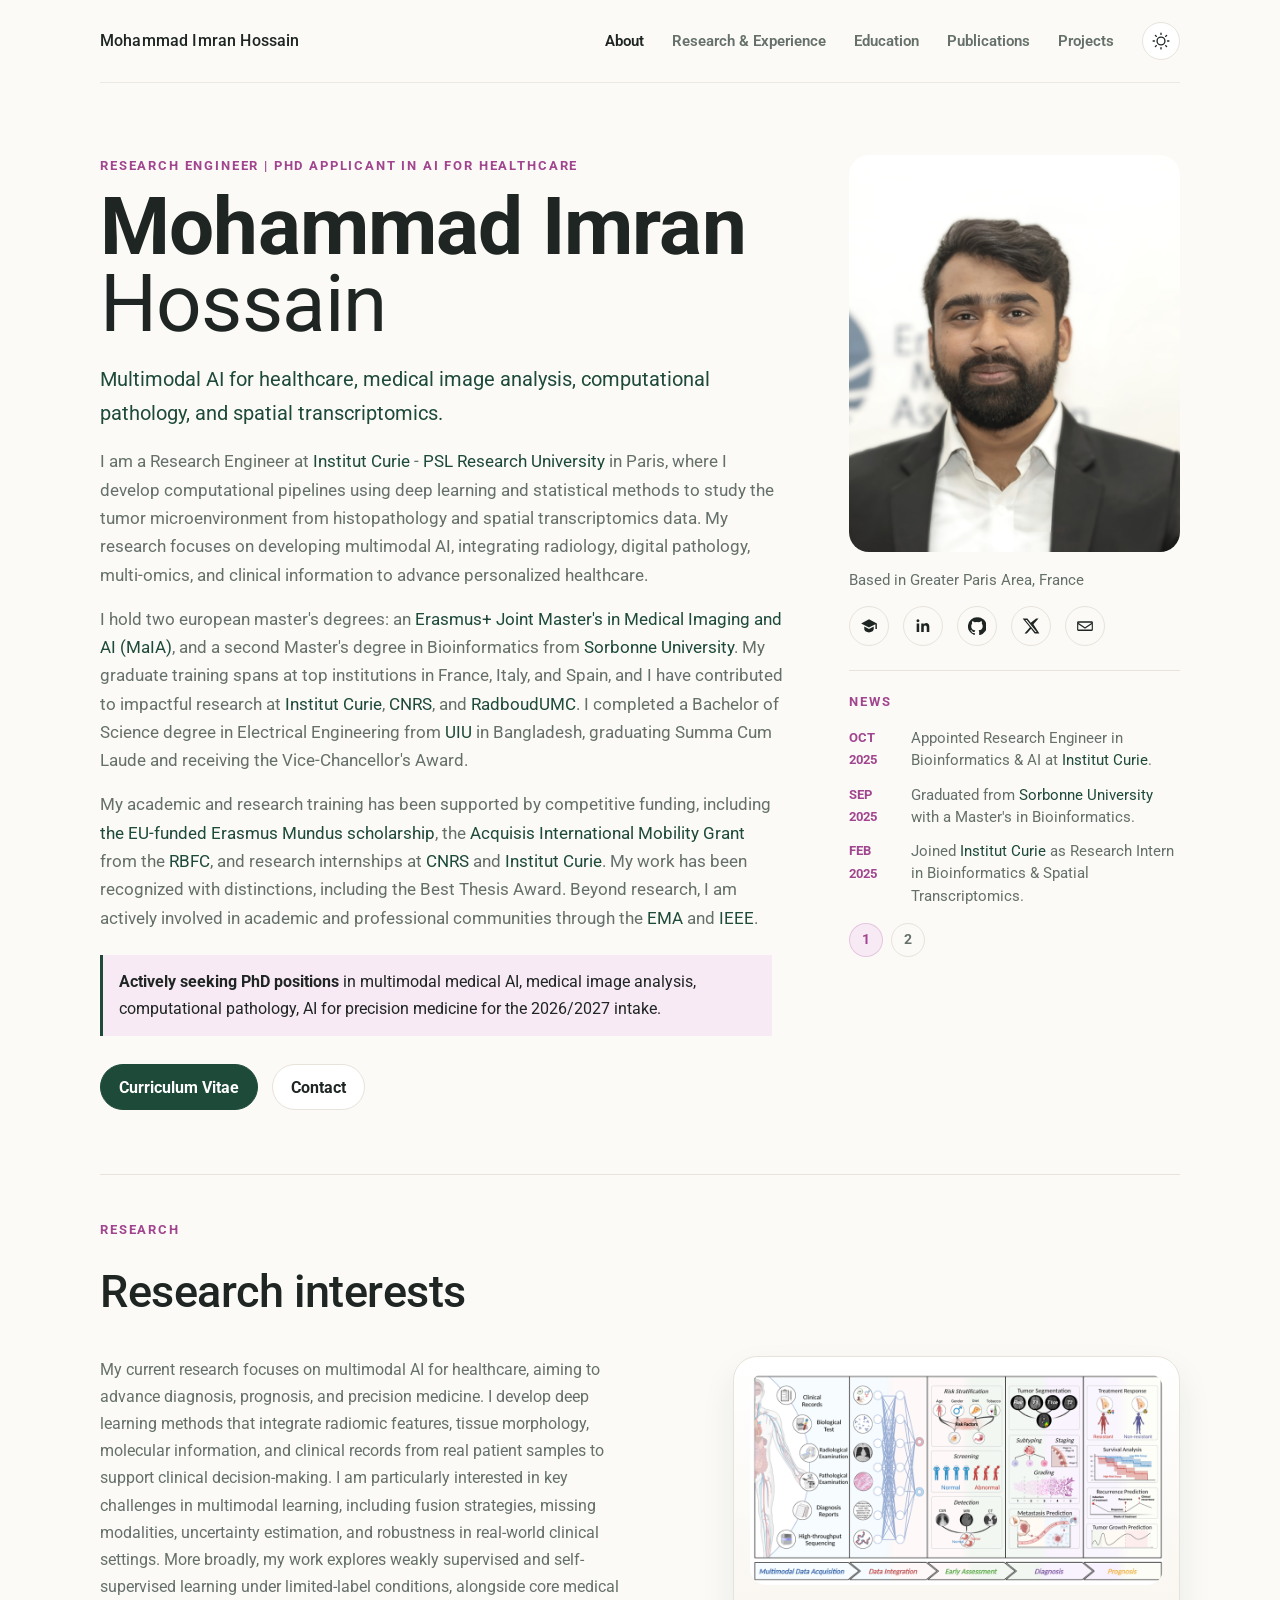
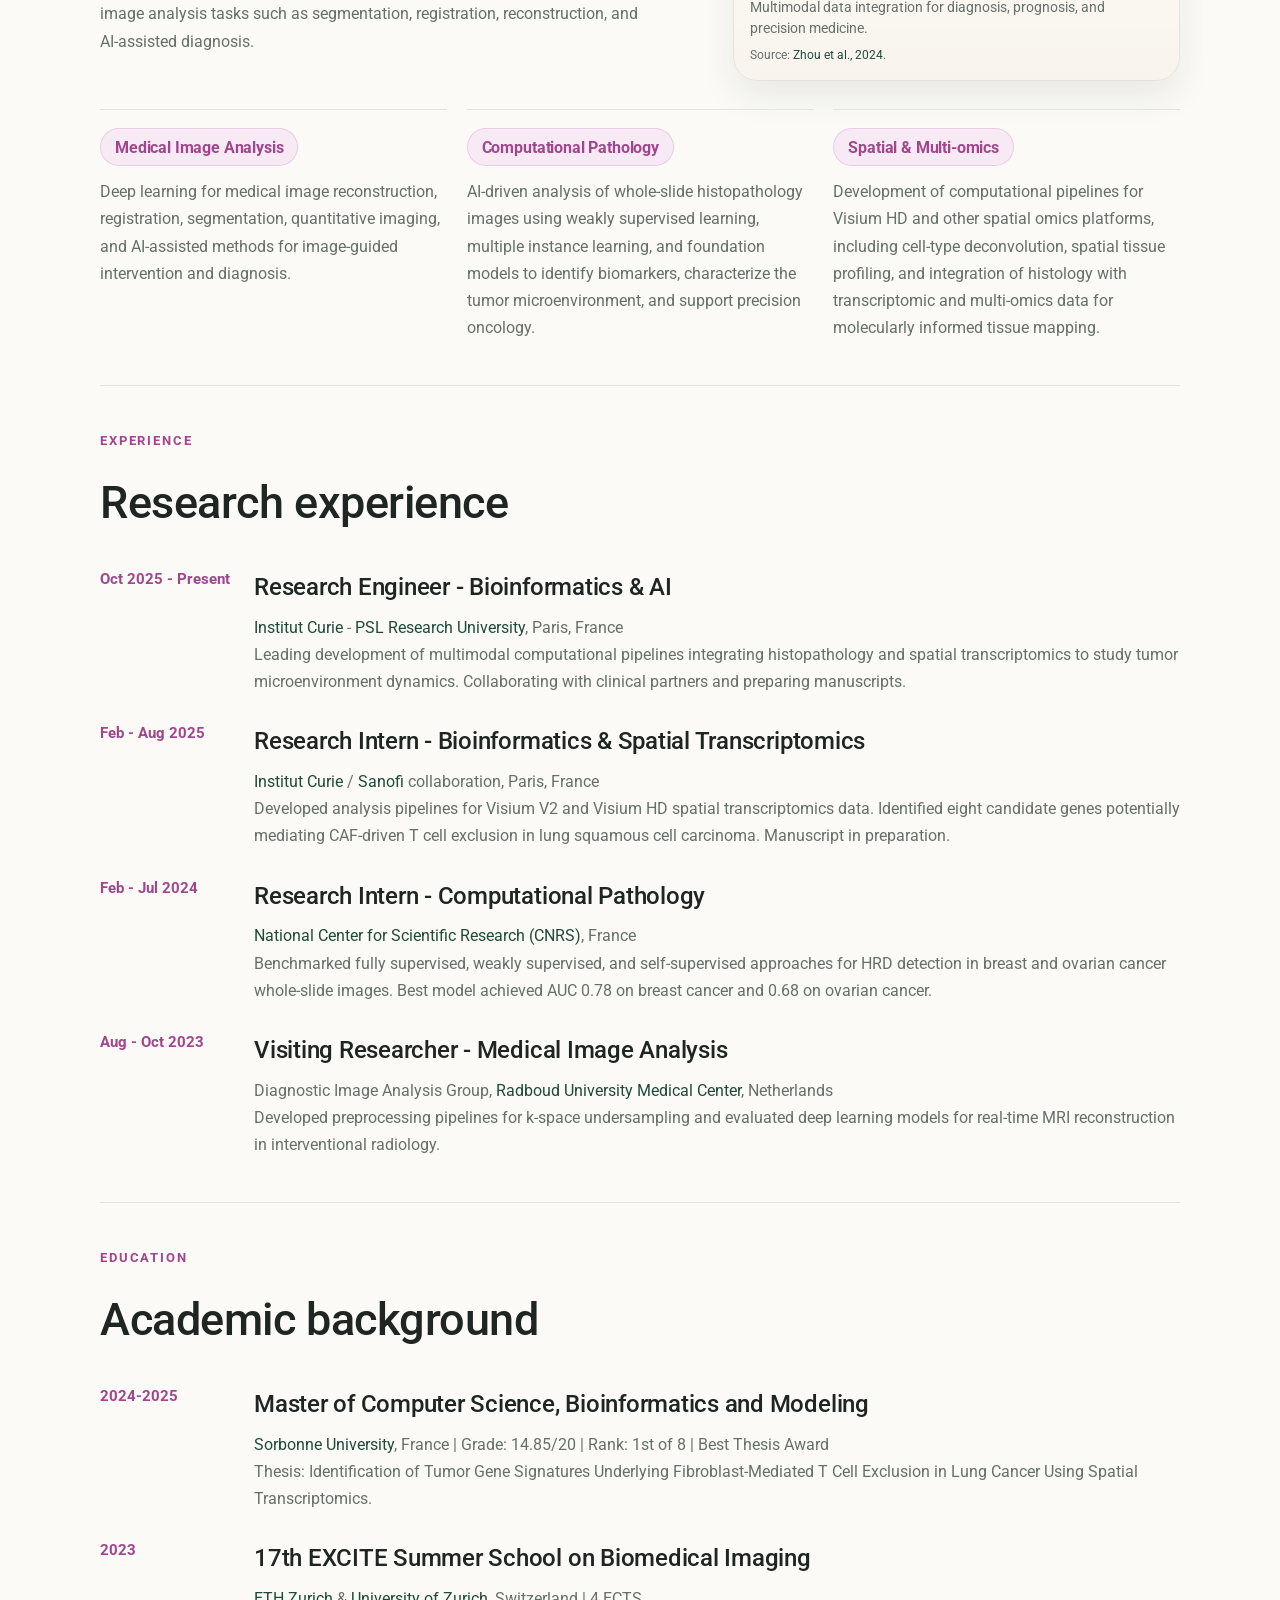
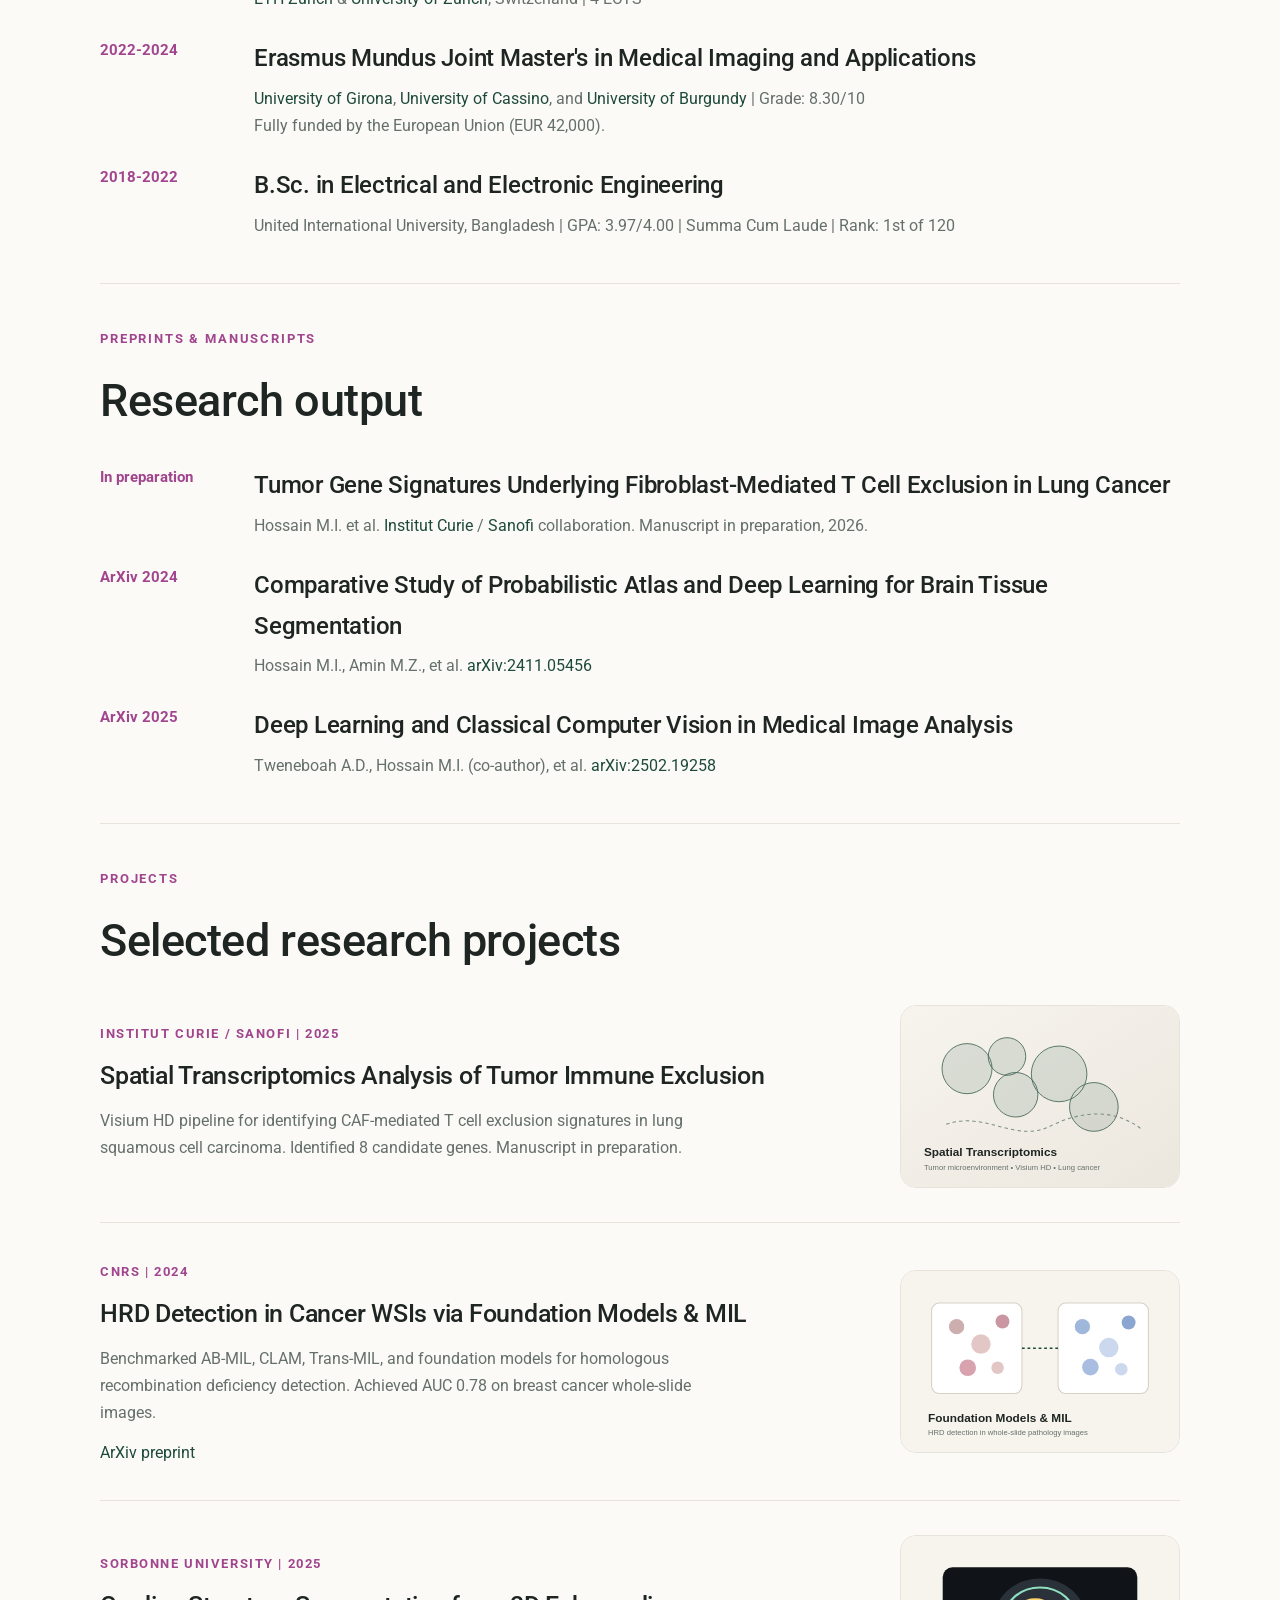
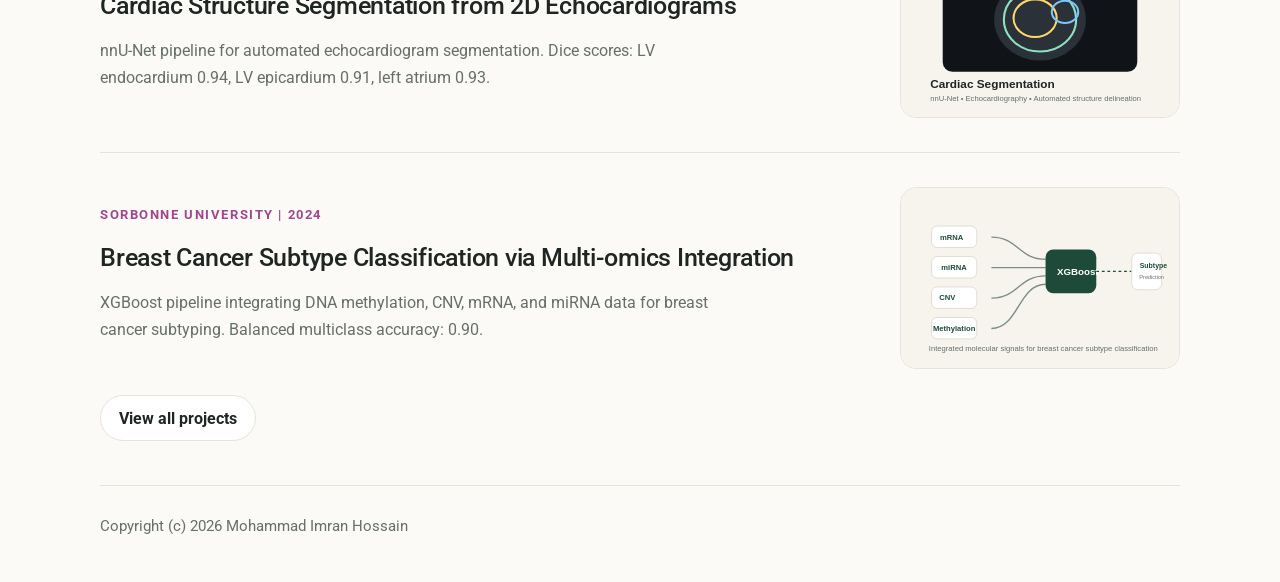
==== index.html @ cae9e63f "Refine homepage layout and news section" ====
<!DOCTYPE html>
<html lang="en">
<head>
  <meta charset="UTF-8">
  <meta name="viewport" content="width=device-width, initial-scale=1.0">
  <meta name="robots" content="index, follow, max-image-preview:large">
  <meta name="author" content="Mohammad Imran Hossain">
  <meta
    name="description"
    content="Mohammad Imran Hossain is a Research Engineer at Institut Curie and PhD applicant in AI for healthcare, working on computational pathology, multimodal AI, medical image analysis, and spatial transcriptomics."
  >
  <meta
    name="keywords"
    content="Mohammad Imran Hossain, Research Engineer Institut Curie, PhD applicant AI healthcare, computational pathology, multimodal AI, medical image analysis, spatial transcriptomics, whole slide imaging"
  >
  <title>Mohammad Imran Hossain | AI for Healthcare, Computational Pathology, Medical Image Analysis</title>
  <link rel="canonical" href="https://imran-maia.github.io/">
  <meta property="og:type" content="website">
  <meta property="og:site_name" content="Mohammad Imran Hossain">
  <meta property="og:title" content="Mohammad Imran Hossain | AI for Healthcare, Computational Pathology, Medical Image Analysis">
  <meta property="og:description" content="Academic homepage of Mohammad Imran Hossain, Research Engineer at Institut Curie and PhD applicant in AI for healthcare.">
  <meta property="og:url" content="https://imran-maia.github.io/">
  <meta property="og:image" content="https://imran-maia.github.io/images/head-professional.jpg">
  <meta property="og:image:alt" content="Portrait of Mohammad Imran Hossain">
  <meta name="twitter:card" content="summary_large_image">
  <meta name="twitter:title" content="Mohammad Imran Hossain | AI for Healthcare, Computational Pathology, Medical Image Analysis">
  <meta name="twitter:description" content="Academic homepage of Mohammad Imran Hossain, Research Engineer at Institut Curie and PhD applicant in AI for healthcare.">
  <meta name="twitter:image" content="https://imran-maia.github.io/images/head-professional.jpg">
  <link rel="me" href="https://scholar.google.fr/citations?user=ypmKWxkAAAAJ&hl=fr">
  <link rel="me" href="https://www.linkedin.com/in/mohammad-imran-hossain-23721812a/">
  <link rel="me" href="https://github.com/imran-maia">
  <link rel="me" href="https://twitter.com/imran_hossain23">
  <link rel="preconnect" href="https://fonts.googleapis.com">
  <link rel="preconnect" href="https://fonts.gstatic.com" crossorigin>
  <link
    href="https://fonts.googleapis.com/css2?family=Roboto:wght@300;400;500;700&family=Roboto+Slab:wght@400;500;600;700&display=swap"
    rel="stylesheet"
  >
  <link rel="stylesheet" href="style.css">
  <script type="application/ld+json">
    {
      "@context": "https://schema.org",
      "@graph": [
        {
          "@type": "ProfilePage",
          "@id": "https://imran-maia.github.io/#profile-page",
          "url": "https://imran-maia.github.io/",
          "name": "Mohammad Imran Hossain | Academic Homepage",
          "isPartOf": {
            "@id": "https://imran-maia.github.io/#website"
          },
          "about": {
            "@id": "https://imran-maia.github.io/#person"
          },
          "primaryImageOfPage": {
            "@id": "https://imran-maia.github.io/#profile-image"
          }
        },
        {
          "@type": "WebSite",
          "@id": "https://imran-maia.github.io/#website",
          "url": "https://imran-maia.github.io/",
          "name": "Mohammad Imran Hossain",
          "publisher": {
            "@id": "https://imran-maia.github.io/#person"
          }
        },
        {
          "@type": "ImageObject",
          "@id": "https://imran-maia.github.io/#profile-image",
          "url": "https://imran-maia.github.io/images/head-professional.jpg",
          "caption": "Portrait of Mohammad Imran Hossain"
        },
        {
          "@type": "Person",
          "@id": "https://imran-maia.github.io/#person",
          "name": "Mohammad Imran Hossain",
          "url": "https://imran-maia.github.io/",
          "image": "https://imran-maia.github.io/images/head-professional.jpg",
          "email": "mailto:hossainimran.maia@gmail.com",
          "jobTitle": "Research Engineer",
          "description": "Research Engineer at Institut Curie and PhD applicant in AI for healthcare, computational pathology, multimodal AI, spatial transcriptomics, and medical image analysis.",
          "worksFor": {
            "@type": "Organization",
            "name": "Institut Curie"
          },
          "alumniOf": [
            {
              "@type": "CollegeOrUniversity",
              "name": "Sorbonne University"
            },
            {
              "@type": "CollegeOrUniversity",
              "name": "University of Girona"
            }
          ],
          "sameAs": [
            "https://scholar.google.fr/citations?user=ypmKWxkAAAAJ&hl=fr",
            "https://www.linkedin.com/in/mohammad-imran-hossain-23721812a/",
            "https://github.com/imran-maia",
            "https://twitter.com/imran_hossain23"
          ],
          "knowsAbout": [
            "Artificial Intelligence for Healthcare",
            "Computational Pathology",
            "Medical Image Analysis",
            "Spatial Transcriptomics",
            "Multimodal AI",
            "Image Segmentation",
            "Image Registration"
          ]
        },
        {
          "@type": "ItemList",
          "@id": "https://imran-maia.github.io/#publications",
          "name": "Selected preprints and manuscripts",
          "itemListElement": [
            {
              "@type": "ScholarlyArticle",
              "position": 1,
              "headline": "Tumor Gene Signatures Underlying Fibroblast-Mediated T Cell Exclusion in Lung Cancer",
              "author": [
                {
                  "@type": "Person",
                  "name": "Mohammad Imran Hossain"
                }
              ],
              "datePublished": "2026",
              "creativeWorkStatus": "In preparation"
            },
            {
              "@type": "ScholarlyArticle",
              "position": 2,
              "headline": "Comparative Study of Probabilistic Atlas and Deep Learning for Brain Tissue Segmentation",
              "url": "https://arxiv.org/abs/2411.05456",
              "sameAs": "https://arxiv.org/abs/2411.05456",
              "author": [
                {
                  "@type": "Person",
                  "name": "Mohammad Imran Hossain"
                },
                {
                  "@type": "Person",
                  "name": "M. Z. Amin"
                }
              ],
              "publisher": {
                "@type": "Organization",
                "name": "arXiv"
              },
              "datePublished": "2024"
            },
            {
              "@type": "ScholarlyArticle",
              "position": 3,
              "headline": "Deep Learning and Classical Computer Vision in Medical Image Analysis",
              "url": "https://arxiv.org/abs/2502.19258",
              "sameAs": "https://arxiv.org/abs/2502.19258",
              "author": [
                {
                  "@type": "Person",
                  "name": "A. D. Tweneboah"
                },
                {
                  "@type": "Person",
                  "name": "Mohammad Imran Hossain"
                }
              ],
              "publisher": {
                "@type": "Organization",
                "name": "arXiv"
              },
              "datePublished": "2025"
            }
          ]
        }
      ]
    }
  </script>
</head>
<body>
  <div class="page-shell">
    <header class="site-header">
      <a class="site-brand" href="#top">Mohammad Imran Hossain</a>
      <div class="header-controls">
        <nav class="site-nav" aria-label="Primary">
          <a href="#about">About</a>
          <a href="#research">Research &amp; Experience</a>
          <a href="#education">Education</a>
          <a href="#publications">Publications</a>
          <a href="projects.html">Projects</a>
          <button class="theme-toggle" type="button" aria-label="Switch to dark theme" title="Toggle theme">
            <svg class="theme-icon theme-icon-sun" viewBox="0 0 24 24" aria-hidden="true">
              <path d="M12 3.25V1.5M12 22.5v-1.75M5.81 5.81 4.57 4.57M19.43 19.43l-1.24-1.24M3.25 12H1.5M22.5 12h-1.75M5.81 18.19l-1.24 1.24M19.43 4.57l-1.24 1.24M12 17.25A5.25 5.25 0 1 0 12 6.75a5.25 5.25 0 0 0 0 10.5Z"/>
            </svg>
            <svg class="theme-icon theme-icon-moon" viewBox="0 0 24 24" aria-hidden="true">
              <path d="M20.1 14.2A8.6 8.6 0 0 1 9.8 3.9a8.9 8.9 0 1 0 10.3 10.3Z"/>
            </svg>
          </button>
        </nav>
        <button class="menu-toggle" type="button" aria-expanded="false" aria-label="Toggle navigation">
          <span></span>
          <span></span>
        </button>
      </div>
    </header>

    <main id="top">
      <section class="hero" id="about">
        <div class="hero-copy">
          <p class="eyebrow">Research Engineer | PhD Applicant in AI for Healthcare</p>
          <h1><span class="name-strong">Mohammad Imran</span> <span class="name-light">Hossain</span></h1>
          <p class="hero-role">
            Multimodal AI for healthcare, medical image analysis, computational pathology, and spatial transcriptomics.
          </p>
          <p class="hero-summary">
            I am a Research Engineer at <a href="https://institut-curie.org/institut-curie" target="_blank" rel="noreferrer">Institut Curie</a> - <a href="https://www.psl.eu/" target="_blank" rel="noreferrer">PSL Research University</a> in Paris, where I develop computational
            pipelines using deep learning and statistical methods to study the tumor microenvironment from
            histopathology and spatial transcriptomics data. My research focuses on developing multimodal AI, integrating radiology, digital pathology, multi-omics, and clinical information to advance personalized healthcare. 
          </p>
          <p class="hero-summary">
            I hold two european master's degrees: an <a href="https://maiamaster.udg.edu/" target="_blank" rel="noreferrer">Erasmus+ Joint Master's in Medical Imaging and AI (MaIA)</a>,
            and a second Master's degree in Bioinformatics from <a href="https://www.sorbonne-universite.fr/" target="_blank" rel="noreferrer">Sorbonne University</a>. My graduate training spans
            at top institutions in France, Italy, and Spain, and I have contributed to impactful research at <a href="https://institut-curie.org/institut-curie" target="_blank" rel="noreferrer">Institut Curie</a>,
            <a href="https://www.cnrs.fr/en" target="_blank" rel="noreferrer">CNRS</a>, and <a href="https://www.radboudumc.nl/en/" target="_blank" rel="noreferrer">RadboudUMC</a>. I completed a Bachelor of Science degree in
            Electrical Engineering from <a href="https://www.uiu.ac.bd/" target="_blank" rel="noreferrer">UIU</a> in Bangladesh, graduating Summa Cum Laude and
            receiving the Vice-Chancellor's Award.
          </p>
          <p class="hero-summary">
            My academic and research training has been supported by competitive funding, including
            <a href="https://erasmus-plus.ec.europa.eu/opportunities/opportunities-for-individuals/students/erasmus-mundus-joint-masters" target="_blank" rel="noreferrer">the EU-funded Erasmus Mundus scholarship</a>,
            the <a href="https://www.euroguidance-france.org/financer-sa-mobilite/bourses-regionales/bourgogne-franche-comte/aide-aquisis-etudes/" target="_blank" rel="noreferrer">Acquisis International Mobility Grant</a>
            from the <a href="https://www.bourgognefranchecomte.fr/" target="_blank" rel="noreferrer">RBFC</a>, and research internships at
            <a href="https://www.cnrs.fr/en" target="_blank" rel="noreferrer">CNRS</a> and <a href="https://institut-curie.org/institut-curie" target="_blank" rel="noreferrer">Institut Curie</a>. My work has
            been recognized with distinctions, including the Best Thesis Award. Beyond research, I am actively
            involved in academic and professional communities through the <a href="https://www.em-a.eu/" target="_blank" rel="noreferrer">EMA</a>
            and <a href="https://www.ieee.org/" target="_blank" rel="noreferrer">IEEE</a>.
          </p>
          <div class="search-focus">
            <strong>Actively seeking PhD positions</strong> in  multimodal medical AI, medical image analysis, computational pathology, AI for precision medicine for the 2026/2027 intake.
          </div>
          <div class="hero-actions">
            <a class="button button-primary" href="Mohammad_Imran_Hossain_CV.pdf" download>Curriculum Vitae</a>
            <a class="button button-secondary" href="mailto:hossainimran.maia@gmail.com">Contact</a>
          </div>
        </div>

        <aside class="hero-profile">
          <img src="images/head-professional.jpg" alt="Professional portrait of Mohammad Imran Hossain, research engineer and PhD applicant in AI for healthcare">
          <div class="hero-profile__meta">
            <p>Based in Greater Paris Area, France</p>
            <div class="profile-links">
              <a href="https://scholar.google.fr/citations?user=ypmKWxkAAAAJ&hl=fr" target="_blank" rel="noreferrer" aria-label="Google Scholar" title="Google Scholar">
                <svg viewBox="0 0 24 24" aria-hidden="true">
                  <path d="M12 3 1.5 8.6 12 14l8.55-4.4V16h1.95V8.6L12 3Zm-6.3 9.6V16c0 2.55 3.45 4.5 6.3 4.5s6.3-1.95 6.3-4.5v-3.4L12 16l-6.3-3.4Z"/>
                </svg>
              </a>
              <a href="https://www.linkedin.com/in/mohammad-imran-hossain-23721812a/" target="_blank" rel="noreferrer" aria-label="LinkedIn" title="LinkedIn">
                <svg viewBox="0 0 24 24" aria-hidden="true">
                  <path d="M6.94 8.5H3.56V20h3.38V8.5ZM5.25 3A1.97 1.97 0 0 0 3.28 5c0 1.08.88 1.94 1.94 1.94H5.25c1.1 0 1.97-.86 1.97-1.94A1.95 1.95 0 0 0 5.25 3ZM20.44 12.95c0-3.34-1.78-4.89-4.16-4.89-1.92 0-2.78 1.06-3.26 1.8V8.5H9.66c.04.9 0 11.5 0 11.5h3.36v-6.42c0-.34.03-.68.12-.93.27-.68.9-1.38 1.95-1.38 1.37 0 1.92 1.04 1.92 2.57V20H20.4l.04-7.05Z"/>
                </svg>
              </a>
              <a href="https://github.com/imran-maia" target="_blank" rel="noreferrer" aria-label="GitHub" title="GitHub">
                <svg viewBox="0 0 24 24" aria-hidden="true">
                  <path d="M12 .5a12 12 0 0 0-3.8 23.4c.6.1.82-.26.82-.58v-2.03c-3.34.72-4.04-1.42-4.04-1.42-.55-1.38-1.33-1.74-1.33-1.74-1.08-.73.08-.71.08-.71 1.2.08 1.83 1.22 1.83 1.22 1.05 1.82 2.77 1.3 3.45 1 .11-.77.42-1.3.76-1.6-2.67-.3-5.47-1.32-5.47-5.9 0-1.3.47-2.37 1.22-3.2-.12-.3-.53-1.52.12-3.16 0 0 1-.32 3.3 1.22a11.5 11.5 0 0 1 6 0c2.3-1.54 3.3-1.22 3.3-1.22.65 1.64.24 2.86.12 3.16.76.83 1.22 1.9 1.22 3.2 0 4.6-2.8 5.6-5.48 5.9.43.37.82 1.1.82 2.22v3.3c0 .32.22.7.83.58A12 12 0 0 0 12 .5Z"/>
                </svg>
              </a>
              <a href="https://twitter.com/imran_hossain23" target="_blank" rel="noreferrer" aria-label="X" title="X">
                <svg viewBox="0 0 24 24" aria-hidden="true">
                  <path d="M18.9 2H22l-6.77 7.74L23.2 22h-6.25l-4.9-6.4L6.46 22H3.35l7.24-8.27L.8 2h6.4l4.42 5.83L18.9 2Zm-1.1 18h1.73L6.3 3.9H4.45L17.8 20Z"/>
                </svg>
              </a>
              <a href="mailto:hossainimran.maia@gmail.com" aria-label="Email" title="Email">
                <svg viewBox="0 0 24 24" aria-hidden="true">
                  <path d="M3 5.5h18A1.5 1.5 0 0 1 22.5 7v10A1.5 1.5 0 0 1 21 18.5H3A1.5 1.5 0 0 1 1.5 17V7A1.5 1.5 0 0 1 3 5.5Zm0 2v.27l9 5.93 9-5.93V7.5H3Zm18 9V9.56l-8.59 5.66a.75.75 0 0 1-.82 0L3 9.56v6.94h18Z"/>
                </svg>
              </a>
            </div>
          </div>
          <div class="profile-news">
            <p class="eyebrow">News</p>
            <div class="news-list" data-news-pages>
              <div class="news-item" data-news-page="1">
                <span class="news-year">OCT 2025</span>
                <p>Appointed Research Engineer in Bioinformatics &amp; AI at <a href="https://institut-curie.org/institut-curie" target="_blank" rel="noreferrer">Institut Curie</a>.</p>
              </div>
              <div class="news-item" data-news-page="1">
                <span class="news-year">SEP 2025</span>
                <p>Graduated from <a href="https://www.sorbonne-universite.fr/" target="_blank" rel="noreferrer">Sorbonne University</a> with a Master's in Bioinformatics.</p>
              </div>
              <div class="news-item" data-news-page="1">
                <span class="news-year">FEB 2025</span>
                <p>Joined <a href="https://institut-curie.org/institut-curie" target="_blank" rel="noreferrer">Institut Curie</a> as Research Intern in Bioinformatics &amp; Spatial Transcriptomics.</p>
              </div>
              <div class="news-item" data-news-page="2">
                <span class="news-year">SEP 2024</span>
                <p>Completed the Erasmus Mundus Joint Master's in Medical Imaging and Applications.</p>
              </div>
              <div class="news-item" data-news-page="2">
                <span class="news-year">JUL 2024</span>
                <p>Ranked 2nd in the MAIA Brain Tissue Segmentation Challenge at the University of Girona.</p>
              </div>
              <div class="news-item" data-news-page="2">
                <span class="news-year">FEB 2024</span>
                <p>Joined the <a href="https://en.u-bourgogne.fr/" target="_blank" rel="noreferrer">University of Burgundy</a> as a Research Intern in medical imaging.</p>
              </div>
            </div>
            <div class="news-pagination" aria-label="News pages">
              <button class="news-page is-active" type="button" data-news-target="1" aria-pressed="true">1</button>
              <button class="news-page" type="button" data-news-target="2" aria-pressed="false">2</button>
            </div>
          </div>
        </aside>
      </section>

      <section class="section intro-section" id="research">
        <div class="section-heading">
          <p class="eyebrow">Research</p>
          <h2>Research interests</h2>
        </div>
        <div class="research-overview">
          <div class="text-block">
            <p>
              My current research focuses on multimodal AI for healthcare, aiming to advance diagnosis, prognosis, and precision medicine. I develop deep learning methods that
              integrate radiomic features, tissue morphology, molecular information, and clinical records from real patient samples to
              support clinical decision-making. I am particularly interested in key challenges in multimodal learning, including fusion
              strategies, missing modalities, uncertainty estimation, and robustness in real-world clinical settings. More broadly,
              my work explores weakly supervised and self-supervised learning under limited-label conditions, alongside core medical
              image analysis tasks such as segmentation, registration, reconstruction, and AI-assisted diagnosis.
            </p>
          </div>
          <figure class="research-figure">
            <img src="images/multimodal_healthcare_overview.png" alt="Diagram showing multimodal healthcare AI progressing from clinical, imaging, pathology, molecular, and records data through data fusion toward diagnosis, prognosis, and precision medicine outcomes.">
            <figcaption>
              Multimodal data integration for diagnosis, prognosis, and precision medicine.
              <span class="figure-source">Source: <a href="https://arxiv.org/abs/2406.19611" target="_blank" rel="noreferrer">Zhou et al., 2024</a>.</span>
            </figcaption>
          </figure>
        </div>
        <!-- <div class="text-block research-context">
          <p>
            At <a href="https://institut-curie.org/institut-curie" target="_blank" rel="noreferrer">Institut Curie</a> I am currently analyzing Visium HD spatial transcriptomics data alongside H&amp;E
            histopathology to characterize fibroblast-mediated immune exclusion in lung cancer. Prior work at <a href="https://www.cnrs.fr/en" target="_blank" rel="noreferrer">CNRS</a>
            benchmarked attention-based multiple instance learning and foundation models for HRD detection in breast
            and ovarian cancer, achieving AUC 0.78 on breast cancer whole-slide images.
          </p>
        </div> -->
        <div class="research-pillars">
          <div class="pillar">
            <h3>Medical Image Analysis</h3>
            <p>Deep learning for medical image reconstruction, registration, segmentation, quantitative imaging, and AI-assisted methods for image-guided intervention and diagnosis.</p>
          </div>
          <div class="pillar">
            <h3>Computational Pathology</h3>
            <p>AI-driven analysis of whole-slide histopathology images using weakly supervised learning, multiple instance learning, and foundation models to identify biomarkers, characterize the tumor microenvironment, and support precision oncology.</p>
          </div>
          <div class="pillar">
            <h3>Spatial &amp; Multi-omics</h3>
            <p>Development of computational pipelines for Visium HD and other spatial omics platforms, including cell-type deconvolution, spatial tissue profiling, and integration of histology with transcriptomic and multi-omics data for molecularly informed tissue mapping.</p>
          </div>
        </div>
      </section>

      <section class="section" id="experience">
        <div class="section-heading">
          <p class="eyebrow">Experience</p>
          <h2>Research experience</h2>
        </div>
        <div class="timeline-list">
          <article class="timeline-item">
            <div class="timeline-meta">Oct 2025 - Present</div>
            <div>
              <h3>Research Engineer - Bioinformatics &amp; AI</h3>
              <p><a href="https://institut-curie.org/institut-curie" target="_blank" rel="noreferrer">Institut Curie</a> - <a href="https://www.psl.eu/" target="_blank" rel="noreferrer">PSL Research University</a>, Paris, France</p>
              <p>Leading development of multimodal computational pipelines integrating histopathology and spatial transcriptomics to study tumor microenvironment dynamics. Collaborating with clinical partners and preparing manuscripts.</p>
            </div>
          </article>
          <article class="timeline-item">
            <div class="timeline-meta">Feb - Aug 2025</div>
            <div>
              <h3>Research Intern - Bioinformatics &amp; Spatial Transcriptomics</h3>
              <p><a href="https://institut-curie.org/institut-curie" target="_blank" rel="noreferrer">Institut Curie</a> / <a href="https://www.sanofi.com/en/" target="_blank" rel="noreferrer">Sanofi</a> collaboration, Paris, France</p>
              <p>Developed analysis pipelines for Visium V2 and Visium HD spatial transcriptomics data. Identified eight candidate genes potentially mediating CAF-driven T cell exclusion in lung squamous cell carcinoma. Manuscript in preparation.</p>
            </div>
          </article>
          <article class="timeline-item">
            <div class="timeline-meta">Feb - Jul 2024</div>
            <div>
              <h3>Research Intern - Computational Pathology</h3>
              <p><a href="https://www.cnrs.fr/en" target="_blank" rel="noreferrer">National Center for Scientific Research (CNRS)</a>, France</p>
              <p>Benchmarked fully supervised, weakly supervised, and self-supervised approaches for HRD detection in breast and ovarian cancer whole-slide images. Best model achieved AUC 0.78 on breast cancer and 0.68 on ovarian cancer.</p>
            </div>
          </article>
          <article class="timeline-item">
            <div class="timeline-meta">Aug - Oct 2023</div>
            <div>
              <h3>Visiting Researcher - Medical Image Analysis</h3>
              <p>Diagnostic Image Analysis Group, <a href="https://www.radboudumc.nl/en/" target="_blank" rel="noreferrer">Radboud University Medical Center</a>, Netherlands</p>
              <p>Developed preprocessing pipelines for k-space undersampling and evaluated deep learning models for real-time MRI reconstruction in interventional radiology.</p>
            </div>
          </article>
        </div>
      </section>

      <section class="section" id="education">
        <div class="section-heading">
          <p class="eyebrow">Education</p>
          <h2>Academic background</h2>
        </div>
        <div class="timeline-list">
          <article class="timeline-item">
            <div class="timeline-meta">2024-2025</div>
            <div>
              <h3>Master of Computer Science, Bioinformatics and Modeling</h3>
              <p><a href="https://www.sorbonne-universite.fr/" target="_blank" rel="noreferrer">Sorbonne University</a>, France | Grade: 14.85/20 | Rank: 1st of 8 | Best Thesis Award</p>
              <p>Thesis: Identification of Tumor Gene Signatures Underlying Fibroblast-Mediated T Cell Exclusion in Lung Cancer Using Spatial Transcriptomics.</p>
            </div>
          </article>
          <article class="timeline-item">
            <div class="timeline-meta">2023</div>
            <div>
              <h3>17th EXCITE Summer School on Biomedical Imaging</h3>
              <p><a href="https://ethz.ch/en.html/" target="_blank" rel="noreferrer">ETH Zurich</a> &amp; <a href="https://www.uzh.ch/" target="_blank" rel="noreferrer">University of Zurich</a>, Switzerland | 4 ECTS</p>
            </div>
          </article>
          <article class="timeline-item">
            <div class="timeline-meta">2022-2024</div>
            <div>
              <h3>Erasmus Mundus Joint Master's in Medical Imaging and Applications</h3>
              <p><a href="https://www.udg.edu/en/" target="_blank" rel="noreferrer">University of Girona</a>, <a href="https://www.unicas.it/welcome-eng/" target="_blank" rel="noreferrer">University of Cassino</a>, and <a href="https://en.u-bourgogne.fr/" target="_blank" rel="noreferrer">University of Burgundy</a> | Grade: 8.30/10</p>
              <p>Fully funded by the European Union (EUR 42,000).</p>
            </div>
          </article>
          <article class="timeline-item">
            <div class="timeline-meta">2018-2022</div>
            <div>
              <h3>B.Sc. in Electrical and Electronic Engineering</h3>
              <p>United International University, Bangladesh | GPA: 3.97/4.00 | Summa Cum Laude | Rank: 1st of 120</p>
            </div>
          </article>
        </div>
      </section>

      <section class="section" id="publications">
        <div class="section-heading">
          <p class="eyebrow">Preprints &amp; Manuscripts</p>
          <h2>Research output</h2>
        </div>
        <div class="timeline-list">
          <article class="timeline-item">
            <div class="timeline-meta">In preparation</div>
            <div>
              <h3>Tumor Gene Signatures Underlying Fibroblast-Mediated T Cell Exclusion in Lung Cancer</h3>
              <p>Hossain M.I. et al. <a href="https://institut-curie.org/institut-curie" target="_blank" rel="noreferrer">Institut Curie</a> / <a href="https://www.sanofi.com/en/" target="_blank" rel="noreferrer">Sanofi</a> collaboration. Manuscript in preparation, 2026.</p>
            </div>
          </article>
          <article class="timeline-item">
            <div class="timeline-meta">ArXiv 2024</div>
            <div>
              <h3>Comparative Study of Probabilistic Atlas and Deep Learning for Brain Tissue Segmentation</h3>
              <p>Hossain M.I., Amin M.Z., et al. <a href="https://arxiv.org/abs/2411.05456" target="_blank" rel="noreferrer">arXiv:2411.05456</a></p>
            </div>
          </article>
          <article class="timeline-item">
            <div class="timeline-meta">ArXiv 2025</div>
            <div>
              <h3>Deep Learning and Classical Computer Vision in Medical Image Analysis</h3>
              <p>Tweneboah A.D., Hossain M.I. (co-author), et al. <a href="https://arxiv.org/abs/2502.19258" target="_blank" rel="noreferrer">arXiv:2502.19258</a></p>
            </div>
          </article>
        </div>
      </section>

      <section class="section" id="projects">
        <div class="section-heading">
          <p class="eyebrow">Projects</p>
          <h2>Selected research projects</h2>
        </div>
        <div class="project-list">
          <article class="project-item">
            <div class="project-text">
              <span class="project-meta">Institut Curie / Sanofi | 2025</span>
              <h3>Spatial Transcriptomics Analysis of Tumor Immune Exclusion</h3>
              <p>Visium HD pipeline for identifying CAF-mediated T cell exclusion signatures in lung squamous cell carcinoma. Identified 8 candidate genes. Manuscript in preparation.</p>
            </div>
            <img src="images/spatial_tx.svg" alt="Diagram representing spatial transcriptomics analysis of tumor immune exclusion in lung squamous cell carcinoma">
          </article>

          <article class="project-item">
            <div class="project-text">
              <span class="project-meta">CNRS | 2024</span>
              <h3>HRD Detection in Cancer WSIs via Foundation Models &amp; MIL</h3>
              <p>Benchmarked AB-MIL, CLAM, Trans-MIL, and foundation models for homologous recombination deficiency detection. Achieved AUC 0.78 on breast cancer whole-slide images.</p>
              <a href="https://arxiv.org/abs/2411.05456" target="_blank" rel="noreferrer">ArXiv preprint</a>
            </div>
            <img src="images/hrd_wsi.svg" alt="Whole-slide imaging project figure for homologous recombination deficiency detection using foundation models and multiple instance learning">
          </article>

          <article class="project-item">
            <div class="project-text">
              <span class="project-meta">Sorbonne University | 2025</span>
              <h3>Cardiac Structure Segmentation from 2D Echocardiograms</h3>
              <p>nnU-Net pipeline for automated echocardiogram segmentation. Dice scores: LV endocardium 0.94, LV epicardium 0.91, left atrium 0.93.</p>
            </div>
            <img src="images/cardiac_seg.svg" alt="Echocardiogram segmentation project figure showing automated cardiac structure delineation">
          </article>

          <article class="project-item">
            <div class="project-text">
              <span class="project-meta">Sorbonne University | 2024</span>
              <h3>Breast Cancer Subtype Classification via Multi-omics Integration</h3>
              <p>XGBoost pipeline integrating DNA methylation, CNV, mRNA, and miRNA data for breast cancer subtyping. Balanced multiclass accuracy: 0.90.</p>
            </div>
            <img src="images/multiomics.svg" alt="Multi-omics integration diagram for breast cancer subtype classification with XGBoost">
          </article>
        </div>
        <div class="section-action">
          <a class="button button-secondary" href="projects.html">View all projects</a>
        </div>
      </section>
    </main>

    <footer class="site-footer">
      <p>Copyright (c) 2026 Mohammad Imran Hossain</p>
    </footer>
  </div>

  <button class="go-to-top" type="button" aria-label="Go to top">Up</button>
  <script src="script.js"></script>
</body>
</html>
---- style.css ----
:root {
  --bg: #fbfaf7;
  --surface: #ffffff;
  --line: #e8e3da;
  --text: #1e2522;
  --muted: #66706a;
  --accent: #1e4a3a;
  --accent-soft: #eef3f0;
  --accent-secondary: #a1458e;
  --accent-secondary-soft: #f8eaf5;
  --max-width: 1080px;
}

body.theme-dark {
  --bg: #101312;
  --surface: #171c1a;
  --line: #2a322f;
  --text: #eef2ef;
  --muted: #b4beb8;
  --accent: #8bc3ad;
  --accent-soft: #1b2722;
  --accent-secondary: #d483be;
  --accent-secondary-soft: #2a1f29;
}

* {
  box-sizing: border-box;
}

html {
  scroll-behavior: smooth;
}

body {
  margin: 0;
  background: var(--bg);
  color: var(--text);
  font-family: "Roboto", sans-serif;
  line-height: 1.7;
  opacity: 0;
  transform: translateY(8px);
  transition: opacity 0.55s ease, transform 0.55s ease;
}

body.is-loaded {
  opacity: 1;
  transform: translateY(0);
}

a {
  color: var(--accent);
  text-decoration: none;
  transition: color 0.2s ease, opacity 0.2s ease;
}

a:hover {
  text-decoration: underline;
}

img {
  display: block;
  max-width: 100%;
}

h1,
h2,
h3 {
  margin: 0;
  font-family: "Roboto", sans-serif;
  font-weight: 500;
  letter-spacing: -0.01em;
}

p {
  margin: 0;
}

.page-shell {
  width: min(calc(100% - 40px), var(--max-width));
  margin: 0 auto;
}

.site-header {
  position: sticky;
  top: 0;
  z-index: 20;
  display: flex;
  align-items: center;
  justify-content: space-between;
  gap: 24px;
  padding: 22px 0;
  background: rgba(251, 250, 247, 0.95);
  backdrop-filter: blur(8px);
  border-bottom: 1px solid rgba(232, 227, 218, 0.75);
}

.header-controls {
  display: flex;
  align-items: center;
  gap: 18px;
}

.theme-toggle {
  display: inline-flex;
  align-items: center;
  justify-content: center;
  width: 38px;
  height: 38px;
  border: 1px solid var(--line);
  background: var(--surface);
  color: var(--text);
  border-radius: 50%;
  padding: 0;
  font: inherit;
  cursor: pointer;
  transition: background-color 0.2s ease, color 0.2s ease, transform 0.2s ease, border-color 0.2s ease;
}

.theme-toggle:hover {
  transform: translateY(-1px);
}

.theme-icon {
  width: 18px;
  height: 18px;
  fill: none;
  stroke: currentColor;
  stroke-width: 1.8;
  stroke-linecap: round;
  stroke-linejoin: round;
  line-height: 1;
}

.theme-icon-moon {
  display: none;
}

body.theme-dark .theme-icon-sun {
  display: none;
}

body.theme-dark .theme-icon-moon {
  display: inline;
}

.site-brand {
  color: var(--text);
  font-size: 1rem;
  font-weight: 500;
  letter-spacing: 0.01em;
}

.site-nav {
  display: flex;
  align-items: center;
  gap: 28px;
}

.site-nav a {
  color: var(--muted);
  font-size: 0.96rem;
  font-weight: 600;
  transition: color 0.2s ease;
}

.site-nav a:hover,
.site-nav a.is-active {
  color: var(--text);
  text-decoration: none;
}

.menu-toggle {
  display: none;
  border: 0;
  background: transparent;
  padding: 0;
  cursor: pointer;
}

.menu-toggle span {
  display: block;
  width: 22px;
  height: 2px;
  margin: 5px 0;
  background: var(--text);
}

.hero {
  display: grid;
  grid-template-columns: minmax(0, 1.45fr) minmax(280px, 0.7fr);
  gap: 64px;
  align-items: start;
  padding: 72px 0 56px;
}

.eyebrow {
  margin-bottom: 12px;
  color: var(--accent-secondary);
  font-size: 0.82rem;
  font-weight: 700;
  letter-spacing: 0.14em;
  text-transform: uppercase;
}

.hero h1 {
  font-size: clamp(3rem, 7vw, 5rem);
  line-height: 0.96;
  margin-bottom: 20px;
}

.name-strong {
  font-weight: 700;
}

.name-light {
  font-weight: 400;
}

.hero-role {
  max-width: 42rem;
  margin-bottom: 18px;
  color: var(--accent);
  font-size: 1.24rem;
  font-weight: 400;
}

.hero-summary {
  max-width: 44rem;
  color: var(--muted);
  font-size: 1.04rem;
}

.hero-summary + .hero-summary {
  margin-top: 16px;
}

.search-focus {
  max-width: 42rem;
  margin-top: 22px;
  padding: 14px 16px;
  border-left: 3px solid var(--accent);
  background: var(--accent-secondary-soft);
  color: var(--text);
  font-size: 0.98rem;
}

.hero-actions {
  display: flex;
  flex-wrap: wrap;
  gap: 14px;
  margin: 28px 0 8px;
}

.button {
  display: inline-flex;
  align-items: center;
  justify-content: center;
  min-height: 46px;
  padding: 0 18px;
  border-radius: 999px;
  border: 1px solid var(--line);
  font-weight: 700;
  transition: background-color 0.2s ease, color 0.2s ease, border-color 0.2s ease, transform 0.2s ease, box-shadow 0.2s ease;
}

.button-primary {
  background: var(--accent);
  border-color: var(--accent);
  color: #fff;
}

.button-primary:hover {
  color: #fff;
  text-decoration: none;
  background: #173a2d;
  transform: translateY(-1px);
  box-shadow: 0 10px 24px rgba(30, 74, 58, 0.18);
}

.button-secondary {
  background: var(--surface);
  color: var(--text);
}

.button-secondary:hover {
  text-decoration: none;
  background: var(--accent-soft);
  transform: translateY(-1px);
}

.key-facts {
  display: flex;
  flex-wrap: wrap;
  gap: 10px;
  margin: 0;
  padding: 0;
  list-style: none;
}

.key-facts li {
  padding: 7px 12px;
  border: 1px solid var(--line);
  border-radius: 999px;
  color: var(--muted);
  font-size: 0.94rem;
  transition: border-color 0.2s ease, background-color 0.2s ease;
}

.key-facts li:hover {
  background: var(--surface);
  border-color: #d9d2c7;
}

.hero-profile img {
  width: 100%;
  aspect-ratio: 4 / 4.8;
  object-fit: cover;
  object-position: 58% 35%;
  border-radius: 20px;
  margin-bottom: 16px;
  transition: transform 0.35s ease, box-shadow 0.35s ease;
}

.hero-profile:hover img {
  transform: translateY(-2px);
  box-shadow: 0 14px 30px rgba(30, 37, 34, 0.08);
}

.hero-profile__meta p {
  margin-bottom: 12px;
  color: var(--muted);
  font-size: 0.95rem;
}

.profile-news {
  margin-top: 24px;
  padding-top: 20px;
  border-top: 1px solid var(--line);
}

.profile-news .eyebrow {
  margin-bottom: 14px;
}

.news-list {
  display: grid;
  gap: 12px;
}

.news-item {
  display: grid;
  grid-template-columns: 50px minmax(0, 1fr);
  gap: 12px;
  align-items: start;
  transition: opacity 0.22s ease, transform 0.22s ease;
}

.news-item[hidden] {
  display: none;
}

.news-year {
  color: var(--accent-secondary);
  font-size: 0.82rem;
  font-weight: 700;
}

.news-item p {
  color: var(--muted);
  font-size: 0.92rem;
  line-height: 1.5;
}

.news-pagination {
  display: flex;
  gap: 8px;
  margin-top: 16px;
}

.news-page {
  display: inline-flex;
  align-items: center;
  justify-content: center;
  width: 34px;
  height: 34px;
  border: 1px solid var(--line);
  border-radius: 999px;
  background: transparent;
  color: var(--muted);
  font: inherit;
  font-size: 0.86rem;
  font-weight: 700;
  cursor: pointer;
  transition: transform 0.2s ease, background-color 0.2s ease, border-color 0.2s ease, color 0.2s ease;
}

.news-page:hover,
.news-page:focus-visible,
.news-page.is-active {
  background: var(--accent-secondary-soft);
  border-color: rgba(161, 69, 142, 0.22);
  color: var(--accent-secondary);
  outline: none;
}

.news-page:hover,
.news-page:focus-visible {
  transform: translateY(-1px);
}

.hero-profile {
  position: relative;
}

.profile-links {
  display: flex;
  flex-wrap: wrap;
  gap: 14px;
}

.profile-links a {
  display: inline-flex;
  align-items: center;
  justify-content: center;
  width: 40px;
  height: 40px;
  border: 1px solid var(--line);
  border-radius: 50%;
  color: var(--text);
  transition: transform 0.2s ease, background-color 0.2s ease, border-color 0.2s ease;
}

.profile-links a:hover {
  transform: translateY(-1px);
  text-decoration: none;
  background: var(--surface);
}

.profile-links svg {
  width: 18px;
  height: 18px;
  fill: currentColor;
}

.section {
  padding: 44px 0;
  border-top: 1px solid var(--line);
}

.section-action {
  margin-top: 26px;
}

.section-heading {
  margin-bottom: 26px;
}

.section h2 {
  font-size: clamp(2rem, 4vw, 2.8rem);
}

.content-grid {
  display: grid;
  grid-template-columns: repeat(2, minmax(0, 1fr));
  gap: 28px;
}

.research-overview {
  display: grid;
  grid-template-columns: minmax(0, 1.15fr) minmax(320px, 0.85fr);
  gap: 28px;
  align-items: start;
}

.text-block p {
  max-width: 34rem;
  color: var(--muted);
}

.research-context {
  margin-top: 22px;
}

.research-figure {
  margin: 0;
  padding: 16px;
  border: 1px solid var(--line);
  border-radius: 24px;
  background: linear-gradient(180deg, rgba(255, 255, 255, 0.95), rgba(248, 244, 236, 0.96));
  box-shadow: 0 16px 34px rgba(31, 39, 35, 0.08);
}

.research-figure img {
  width: 100%;
  border-radius: 16px;
}

.research-figure figcaption {
  margin-top: 12px;
  color: var(--muted);
  font-size: 0.88rem;
  line-height: 1.5;
}

.figure-source {
  display: block;
  margin-top: 6px;
  font-size: 0.78rem;
}

.research-pillars {
  display: grid;
  grid-template-columns: repeat(3, minmax(0, 1fr));
  gap: 20px;
  margin-top: 28px;
}

.pillar {
  padding-top: 18px;
  border-top: 1px solid var(--line);
  transition: border-color 0.25s ease, transform 0.25s ease;
}

.pillar:hover {
  transform: translateY(-2px);
  border-color: #d6cec2;
}

.pillar h3 {
  display: inline-flex;
  align-items: center;
  min-height: 38px;
  margin-bottom: 12px;
  padding: 6px 14px;
  border: 1px solid rgba(161, 69, 142, 0.18);
  border-radius: 999px;
  background: var(--accent-secondary-soft);
  color: var(--accent-secondary);
  font-size: 1rem;
  font-weight: 700;
  line-height: 1.2;
}

.pillar p {
  color: var(--muted);
}

.timeline-meta {
  color: var(--accent-secondary);
  font-weight: 700;
  font-size: 0.95rem;
}

.timeline-item p {
  color: var(--muted);
}

.timeline-list {
  display: grid;
  gap: 26px;
}

.timeline-item {
  display: grid;
  grid-template-columns: 130px minmax(0, 1fr);
  gap: 24px;
  transition: transform 0.25s ease;
}

.timeline-item:hover {
  transform: translateX(3px);
}

.timeline-item h3 {
  margin-bottom: 6px;
  font-size: 1.5rem;
}

.project-list {
  display: grid;
  gap: 34px;
}

.project-item {
  display: grid;
  grid-template-columns: minmax(0, 1fr) 280px;
  gap: 28px;
  align-items: center;
  padding-bottom: 34px;
  border-bottom: 1px solid var(--line);
  transition: transform 0.28s ease, border-color 0.28s ease;
}

.project-item:hover {
  transform: translateY(-2px);
  border-color: #d6cec2;
}

.project-item:last-child {
  padding-bottom: 0;
  border-bottom: 0;
}

.project-text h3 {
  margin-bottom: 10px;
  font-size: 1.55rem;
}

.project-meta {
  display: inline-block;
  margin-bottom: 10px;
  color: var(--accent-secondary);
  font-size: 0.82rem;
  font-weight: 700;
  letter-spacing: 0.12em;
  text-transform: uppercase;
}

.project-text p {
  margin-bottom: 12px;
  color: var(--muted);
  max-width: 40rem;
}

.project-item img {
  width: 100%;
  border-radius: 16px;
  border: 1px solid var(--line);
  transition: transform 0.35s ease, box-shadow 0.35s ease;
}

.project-item:hover img {
  transform: scale(1.01);
  box-shadow: 0 14px 28px rgba(30, 37, 34, 0.07);
}

.contact-grid {
  display: grid;
  gap: 10px;
}

.contact-grid p {
  color: var(--muted);
}

.page-intro {
  padding: 72px 0 28px;
}

.page-intro h1 {
  font-size: clamp(2.7rem, 6vw, 4.4rem);
  line-height: 0.98;
}

.page-intro__text {
  max-width: 44rem;
  margin-top: 18px;
  color: var(--muted);
  font-size: 1.04rem;
}

.projects-archive {
  border-top: 1px solid var(--line);
}

.site-footer {
  padding: 28px 0 42px;
  border-top: 1px solid var(--line);
}

.site-footer p {
  color: var(--muted);
  font-size: 0.95rem;
}

.reveal {
  opacity: 0;
  transform: translateY(22px);
  transition: opacity 0.55s ease, transform 0.55s ease;
}

.reveal.is-visible {
  opacity: 1;
  transform: translateY(0);
}

.go-to-top {
  position: fixed;
  right: 24px;
  bottom: 24px;
  width: 46px;
  height: 46px;
  border: 1px solid var(--line);
  border-radius: 50%;
  background: #fff;
  color: var(--text);
  font-size: 1.1rem;
  cursor: pointer;
  opacity: 0;
  visibility: hidden;
  transition: opacity 0.2s ease, visibility 0.2s ease;
}

.go-to-top.is-visible {
  opacity: 1;
  visibility: visible;
}

body.theme-dark .site-header {
  background: rgba(16, 19, 18, 0.92);
  border-bottom-color: rgba(42, 50, 47, 0.9);
}

body.theme-dark .theme-toggle,
body.theme-dark .go-to-top {
  background: var(--surface);
}

body.theme-dark .button-secondary,
body.theme-dark .key-facts li {
  background: rgba(255, 255, 255, 0.02);
}

body.theme-dark .research-figure {
  background: linear-gradient(180deg, rgba(255, 255, 255, 0.03), rgba(255, 255, 255, 0.01));
  box-shadow: 0 18px 36px rgba(0, 0, 0, 0.24);
}

body.theme-dark .hero-profile:hover img,
body.theme-dark .project-item:hover img {
  box-shadow: 0 16px 36px rgba(0, 0, 0, 0.28);
}

@media (max-width: 900px) {
  .menu-toggle {
    display: block;
  }

  .site-nav {
    position: absolute;
    top: 72px;
    right: 0;
    display: none;
    flex-direction: column;
    align-items: flex-start;
    gap: 14px;
    padding: 16px;
    background: var(--surface);
    border: 1px solid var(--line);
  }

  .site-header.is-open .site-nav {
    display: flex;
  }

  .hero,
  .content-grid,
  .research-overview,
  .research-pillars,
  .project-item,
  .timeline-item,
  .news-item {
    grid-template-columns: 1fr;
  }

  .hero {
    gap: 28px;
    padding: 52px 0 40px;
  }

  .page-intro {
    padding: 52px 0 20px;
  }

  .timeline-meta,
  .news-year {
    margin-bottom: -8px;
  }

  .project-item {
    align-items: start;
  }
}

@media (max-width: 640px) {
  .page-shell {
    width: min(calc(100% - 24px), var(--max-width));
  }

  .site-header {
    padding: 18px 0;
  }

  .header-controls {
    gap: 12px;
  }

  .theme-toggle {
    width: 36px;
    height: 36px;
  }

  .hero h1 {
    font-size: 2.75rem;
  }

  .hero-role {
    font-size: 1.08rem;
  }

  .section {
    padding: 34px 0;
  }

  .page-intro h1 {
    font-size: 2.6rem;
  }

  .project-item {
    gap: 18px;
  }

  .go-to-top {
    right: 16px;
    bottom: 16px;
  }
}

@media (prefers-reduced-motion: reduce) {
  html {
    scroll-behavior: auto;
  }

  *,
  *::before,
  *::after {
    transition: none !important;
    animation: none !important;
  }

  body,
  .reveal {
    opacity: 1 !important;
    transform: none !important;
  }
}
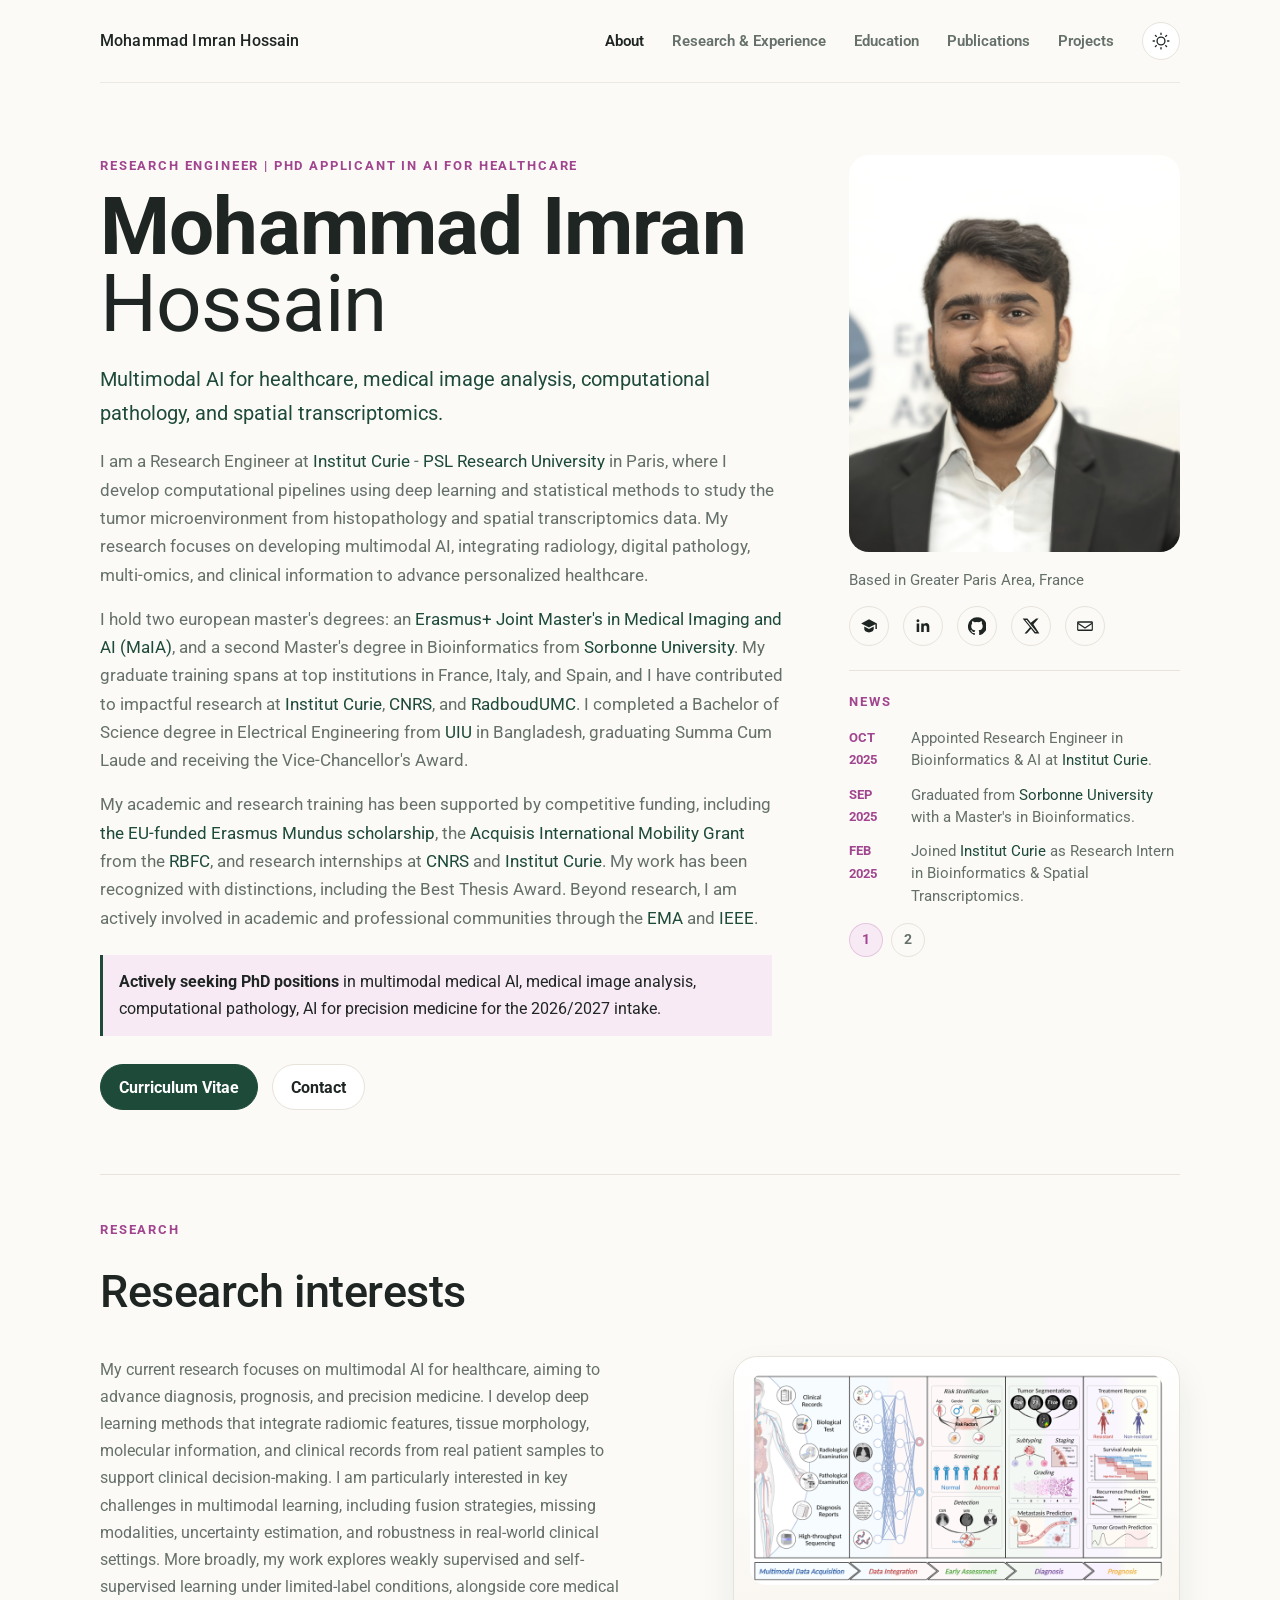
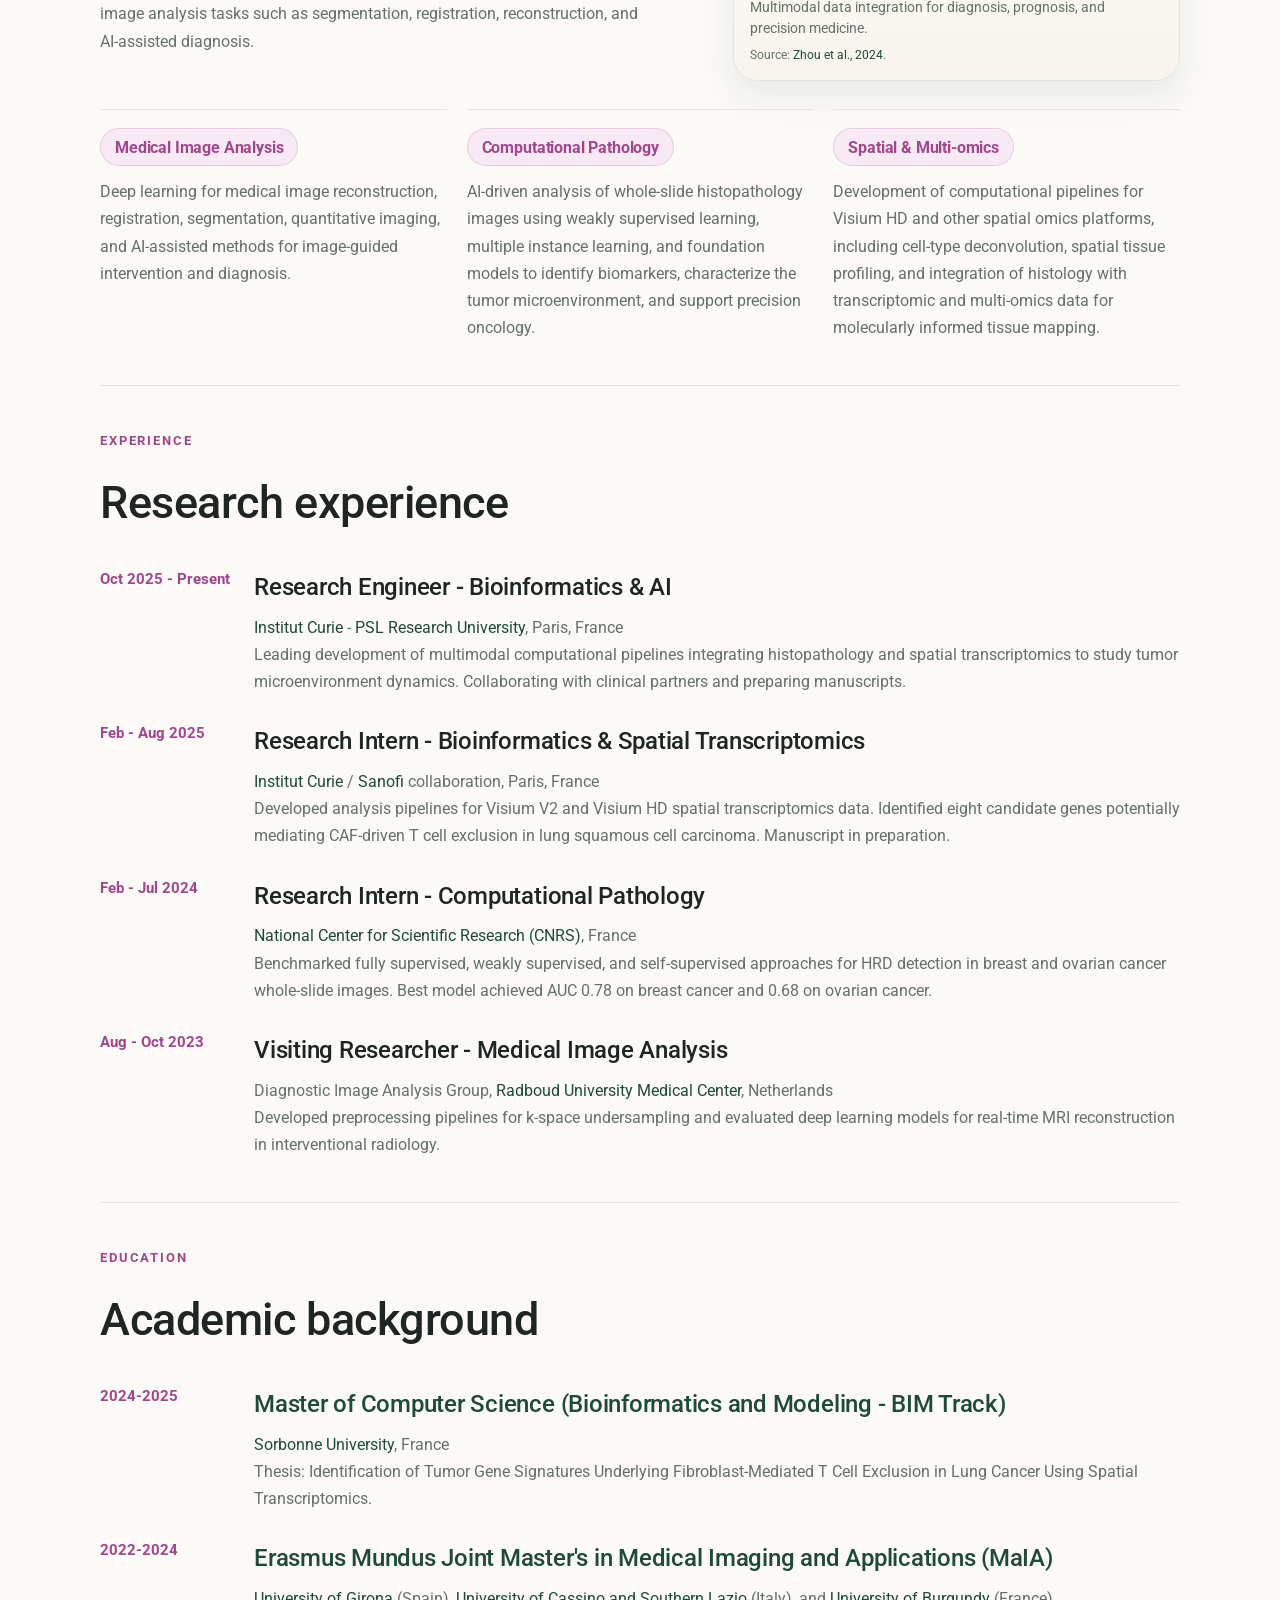
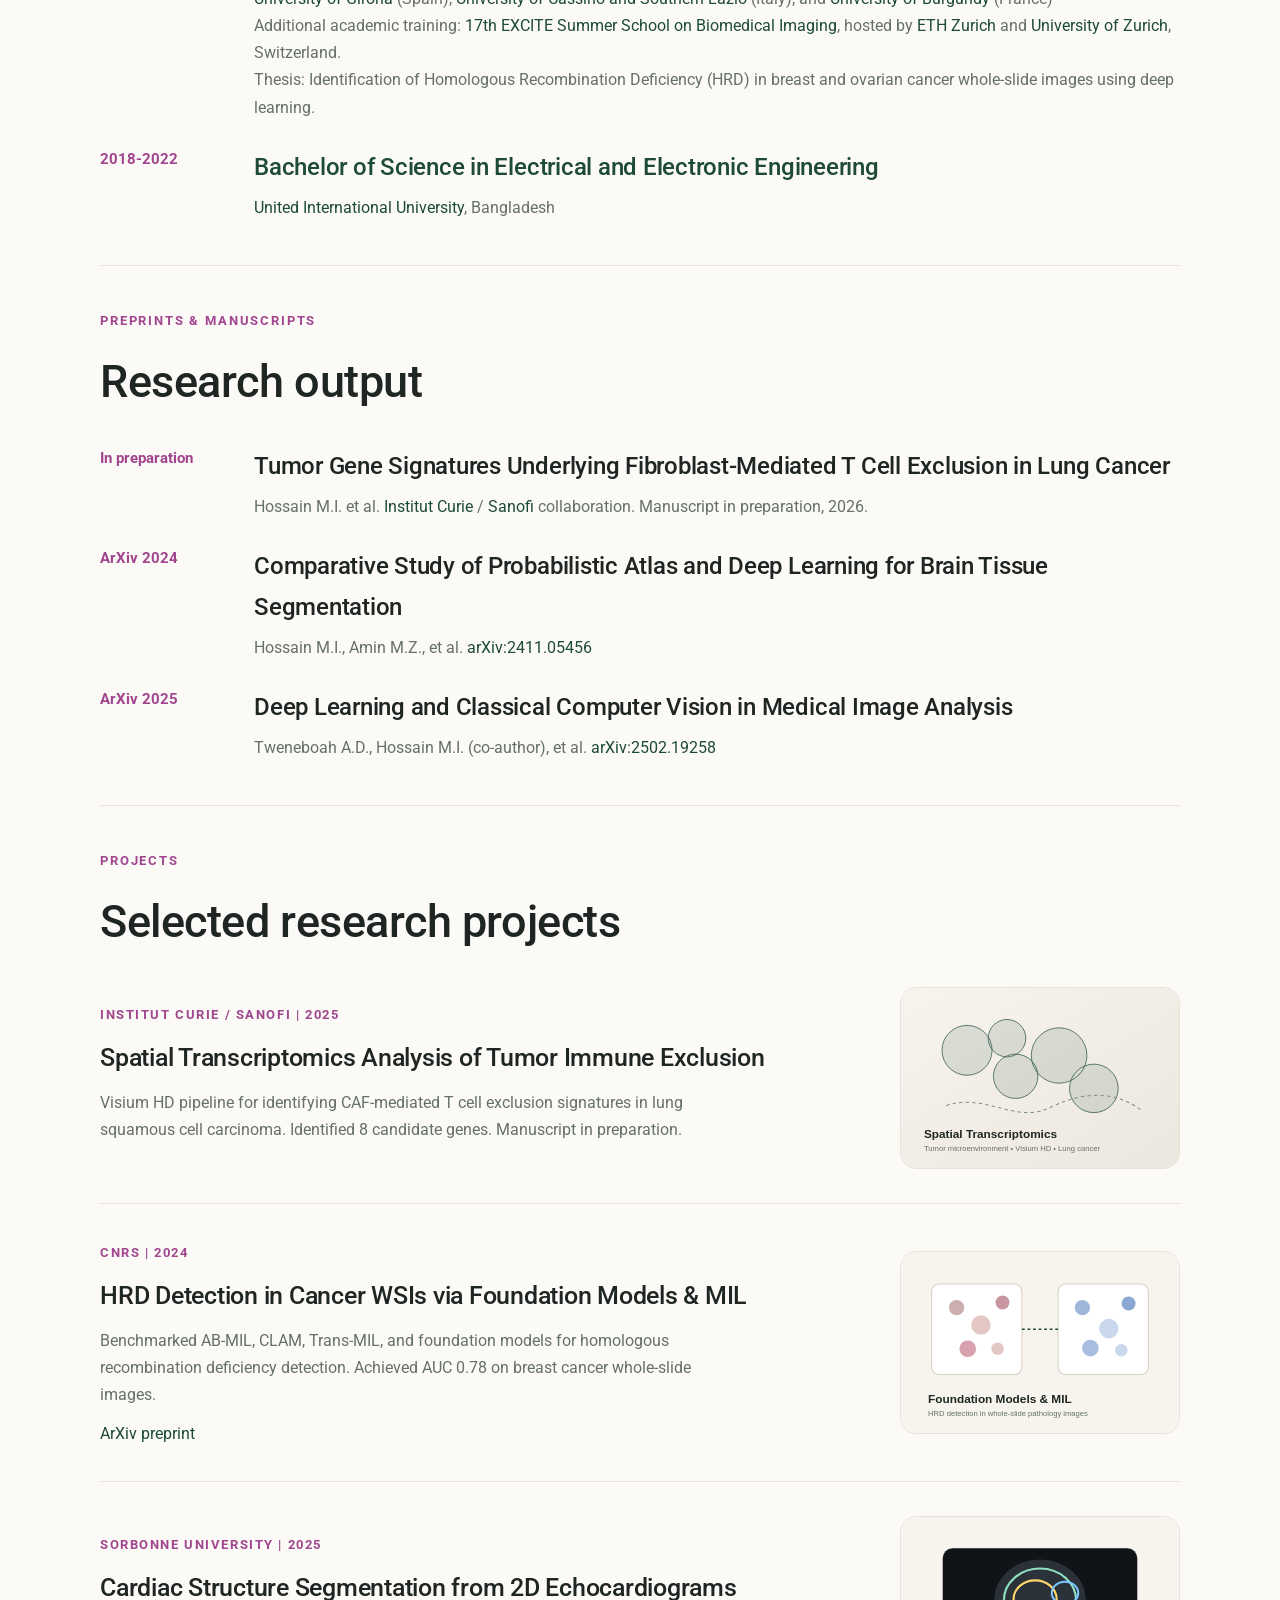
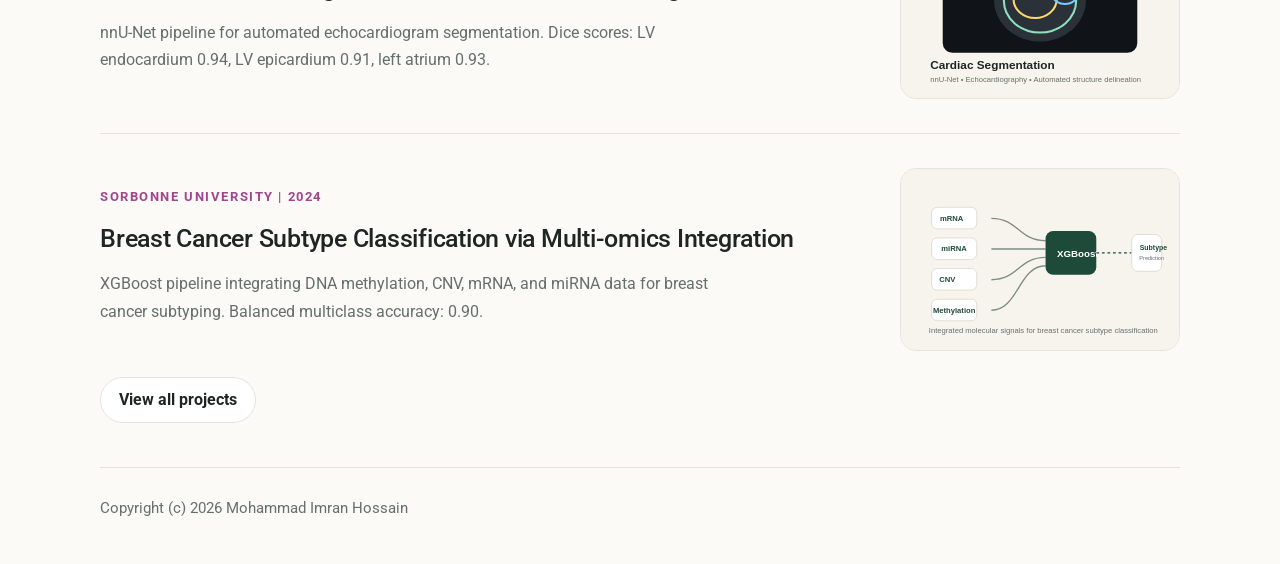
==== commit 2625fa98: "Refine education section details" ====
--- a/index.html
+++ b/index.html
@@ -411,31 +411,25 @@
           <article class="timeline-item">
             <div class="timeline-meta">2024-2025</div>
             <div>
-              <h3>Master of Computer Science, Bioinformatics and Modeling</h3>
-              <p><a href="https://www.sorbonne-universite.fr/" target="_blank" rel="noreferrer">Sorbonne University</a>, France | Grade: 14.85/20 | Rank: 1st of 8 | Best Thesis Award</p>
+              <h3><a href="https://sciences.sorbonne-universite.fr/formation-sciences/masters/master-informatique/parcours-bim" target="_blank" rel="noreferrer">Master of Computer Science (Bioinformatics and Modeling - BIM Track)</a></h3>
+              <p><a href="https://www.sorbonne-universite.fr/" target="_blank" rel="noreferrer">Sorbonne University</a>, France</p>
               <p>Thesis: Identification of Tumor Gene Signatures Underlying Fibroblast-Mediated T Cell Exclusion in Lung Cancer Using Spatial Transcriptomics.</p>
             </div>
           </article>
           <article class="timeline-item">
-            <div class="timeline-meta">2023</div>
-            <div>
-              <h3>17th EXCITE Summer School on Biomedical Imaging</h3>
-              <p><a href="https://ethz.ch/en.html/" target="_blank" rel="noreferrer">ETH Zurich</a> &amp; <a href="https://www.uzh.ch/" target="_blank" rel="noreferrer">University of Zurich</a>, Switzerland | 4 ECTS</p>
-            </div>
-          </article>
-          <article class="timeline-item">
             <div class="timeline-meta">2022-2024</div>
             <div>
-              <h3>Erasmus Mundus Joint Master's in Medical Imaging and Applications</h3>
-              <p><a href="https://www.udg.edu/en/" target="_blank" rel="noreferrer">University of Girona</a>, <a href="https://www.unicas.it/welcome-eng/" target="_blank" rel="noreferrer">University of Cassino</a>, and <a href="https://en.u-bourgogne.fr/" target="_blank" rel="noreferrer">University of Burgundy</a> | Grade: 8.30/10</p>
-              <p>Fully funded by the European Union (EUR 42,000).</p>
+              <h3><a href="https://maiamaster.udg.edu/" target="_blank" rel="noreferrer">Erasmus Mundus Joint Master's in Medical Imaging and Applications (MaIA)</a></h3>
+              <p><a href="https://www.udg.edu/en/" target="_blank" rel="noreferrer">University of Girona</a> (Spain), <a href="https://www.unicas.it/welcome-eng/" target="_blank" rel="noreferrer">University of Cassino and Southern Lazio</a> (Italy), and <a href="https://en.u-bourgogne.fr/" target="_blank" rel="noreferrer">University of Burgundy</a> (France)</p>
+              <p>Additional academic training: <a href="https://biomedicalimaging.uzh.ch/en/teaching/excite-summer-school.html" target="_blank" rel="noreferrer">17th EXCITE Summer School on Biomedical Imaging</a>, hosted by <a href="https://ethz.ch/en.html/" target="_blank" rel="noreferrer">ETH Zurich</a> and <a href="https://www.uzh.ch/" target="_blank" rel="noreferrer">University of Zurich</a>, Switzerland.</p>
+              <p>Thesis: Identification of Homologous Recombination Deficiency (HRD) in breast and ovarian cancer whole-slide images using deep learning.</p>
             </div>
           </article>
           <article class="timeline-item">
             <div class="timeline-meta">2018-2022</div>
             <div>
-              <h3>B.Sc. in Electrical and Electronic Engineering</h3>
-              <p>United International University, Bangladesh | GPA: 3.97/4.00 | Summa Cum Laude | Rank: 1st of 120</p>
+              <h3><a href="https://eee.uiu.ac.bd/" target="_blank" rel="noreferrer">Bachelor of Science in Electrical and Electronic Engineering</a></h3>
+              <p><a href="https://www.uiu.ac.bd/" target="_blank" rel="noreferrer">United International University</a>, Bangladesh</p>
             </div>
           </article>
         </div>
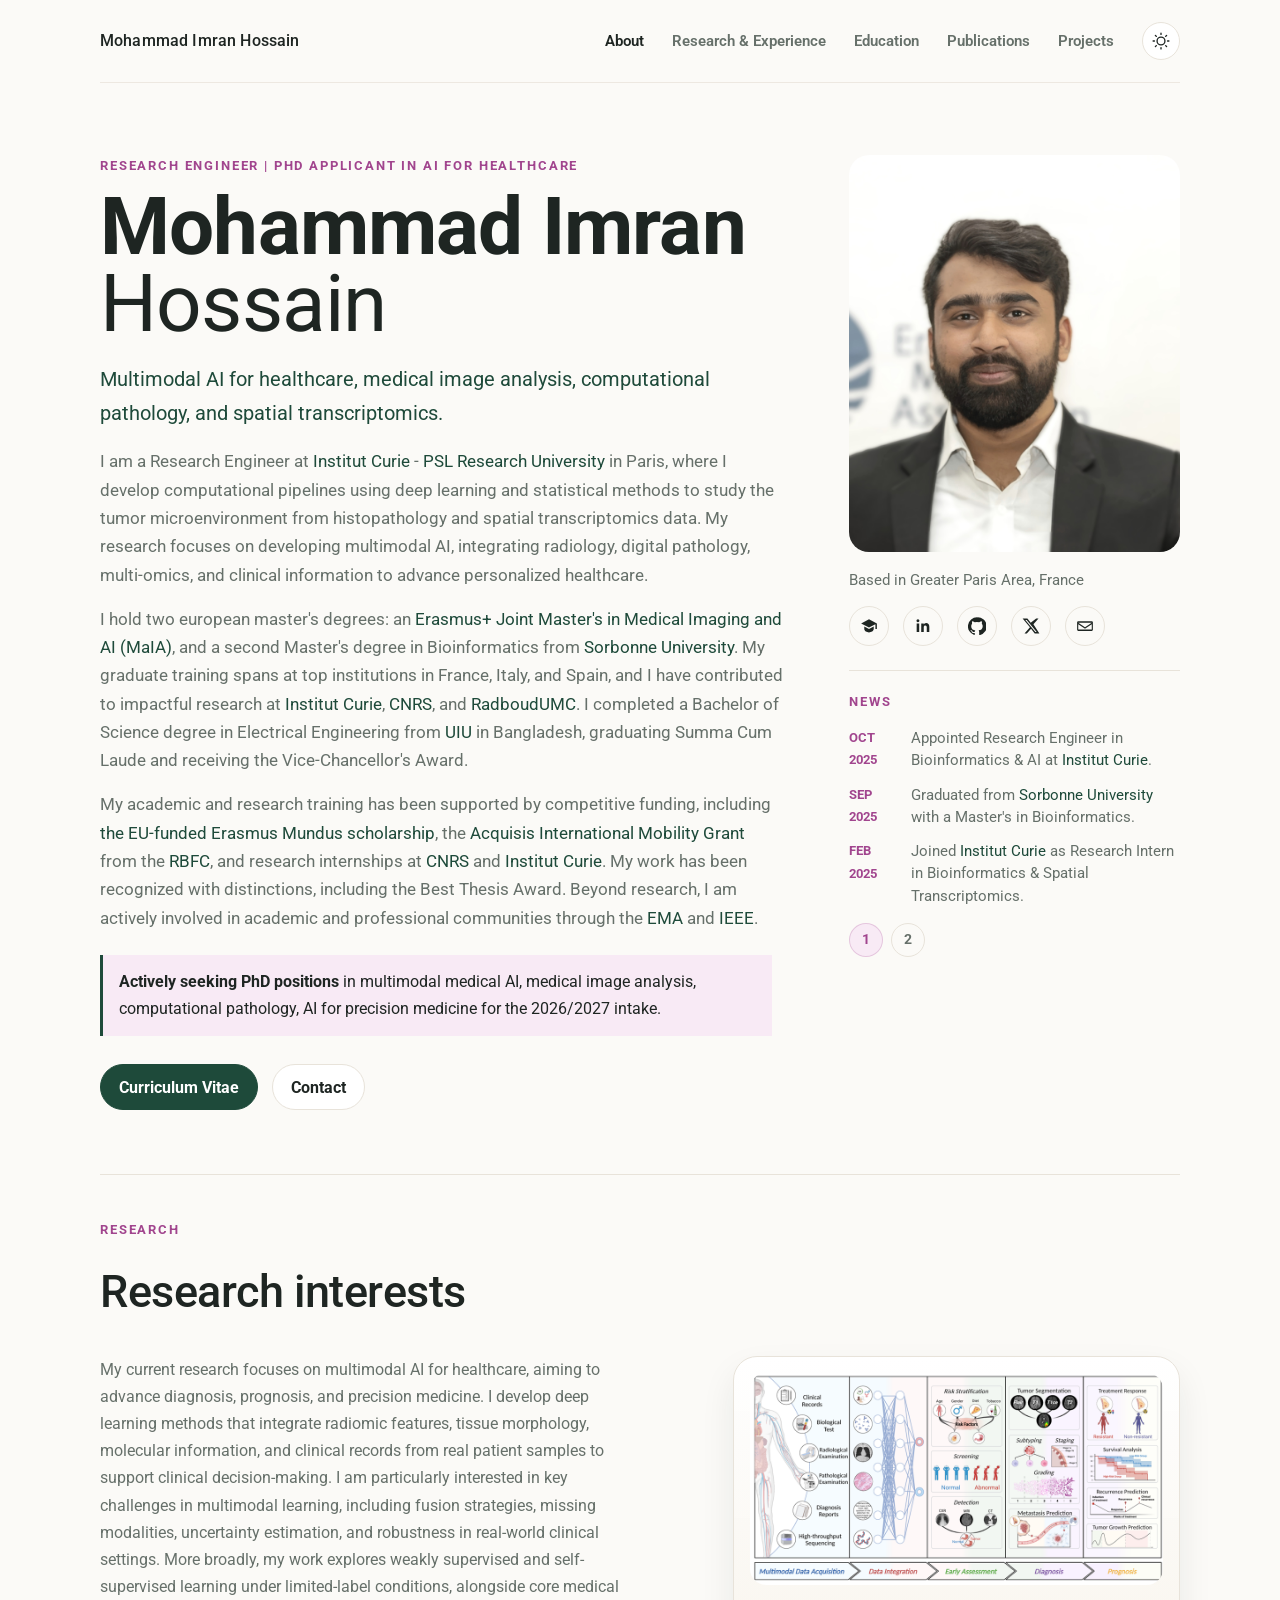
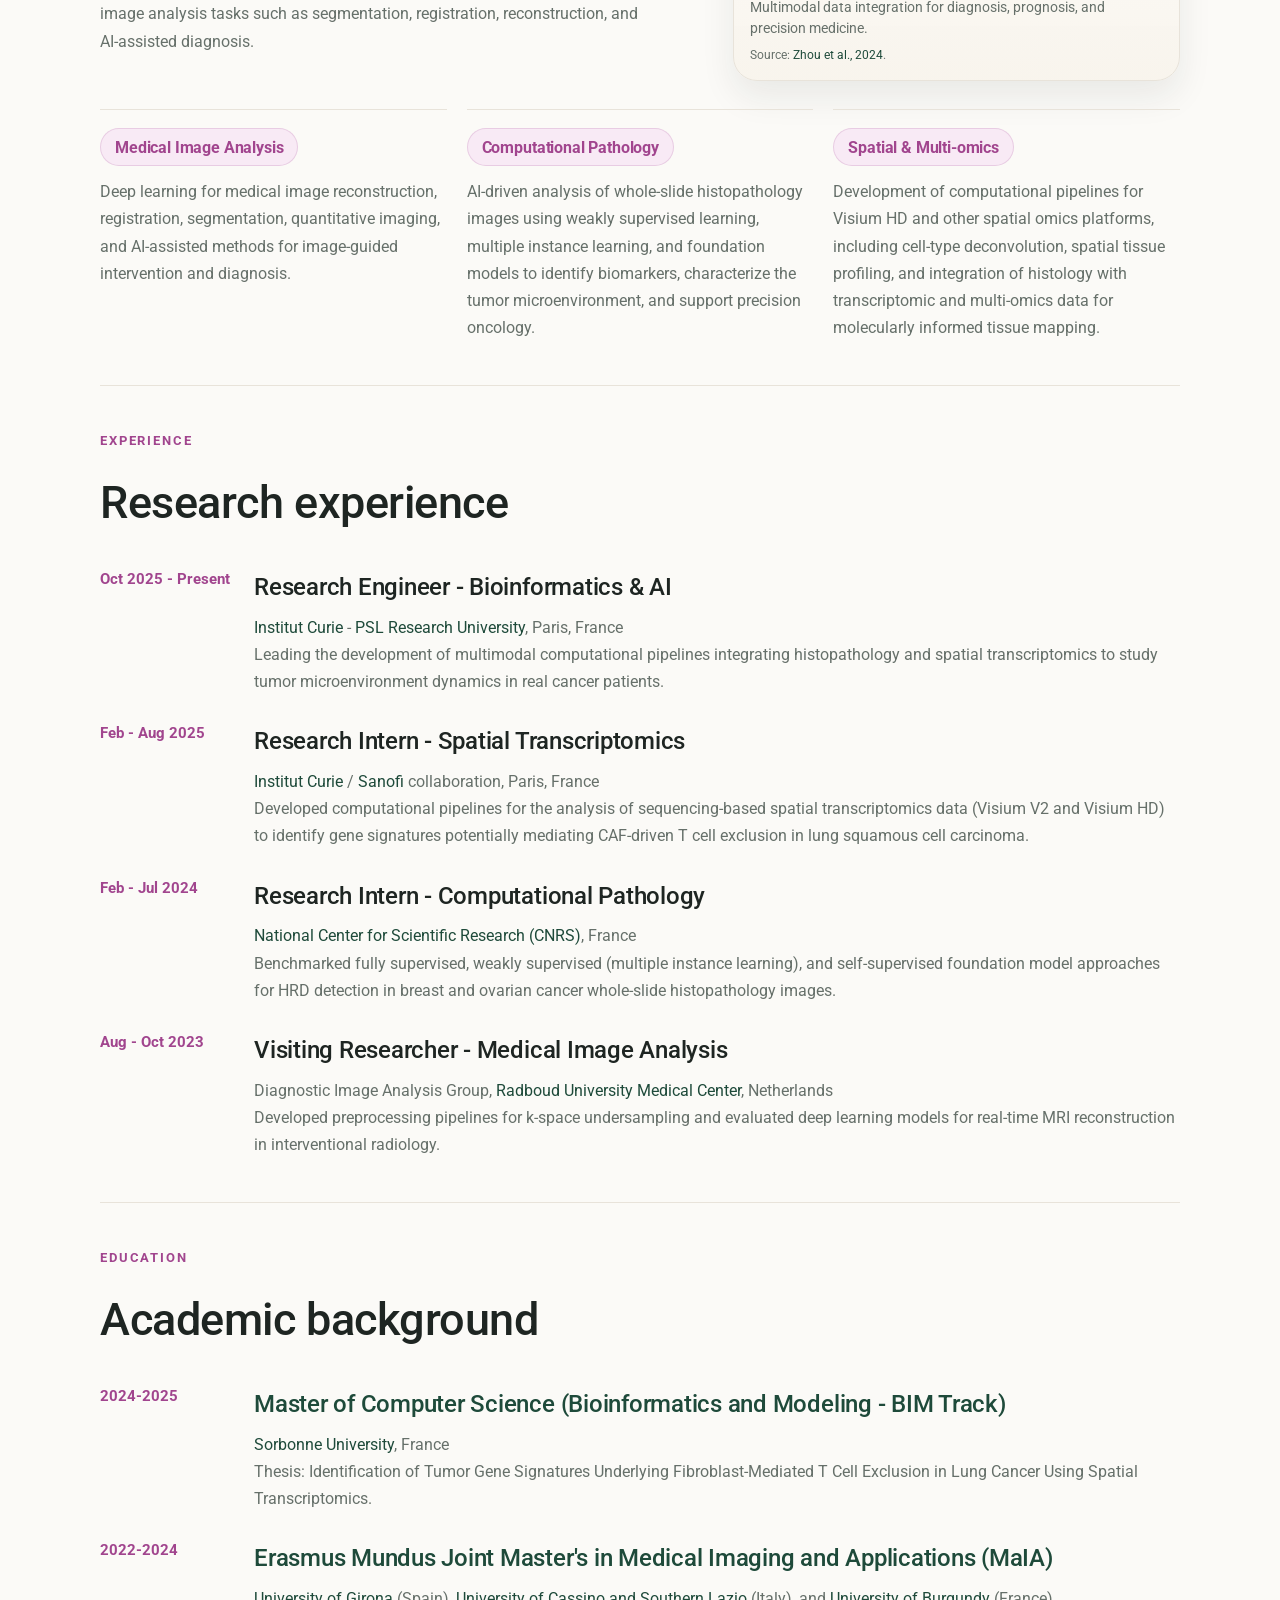
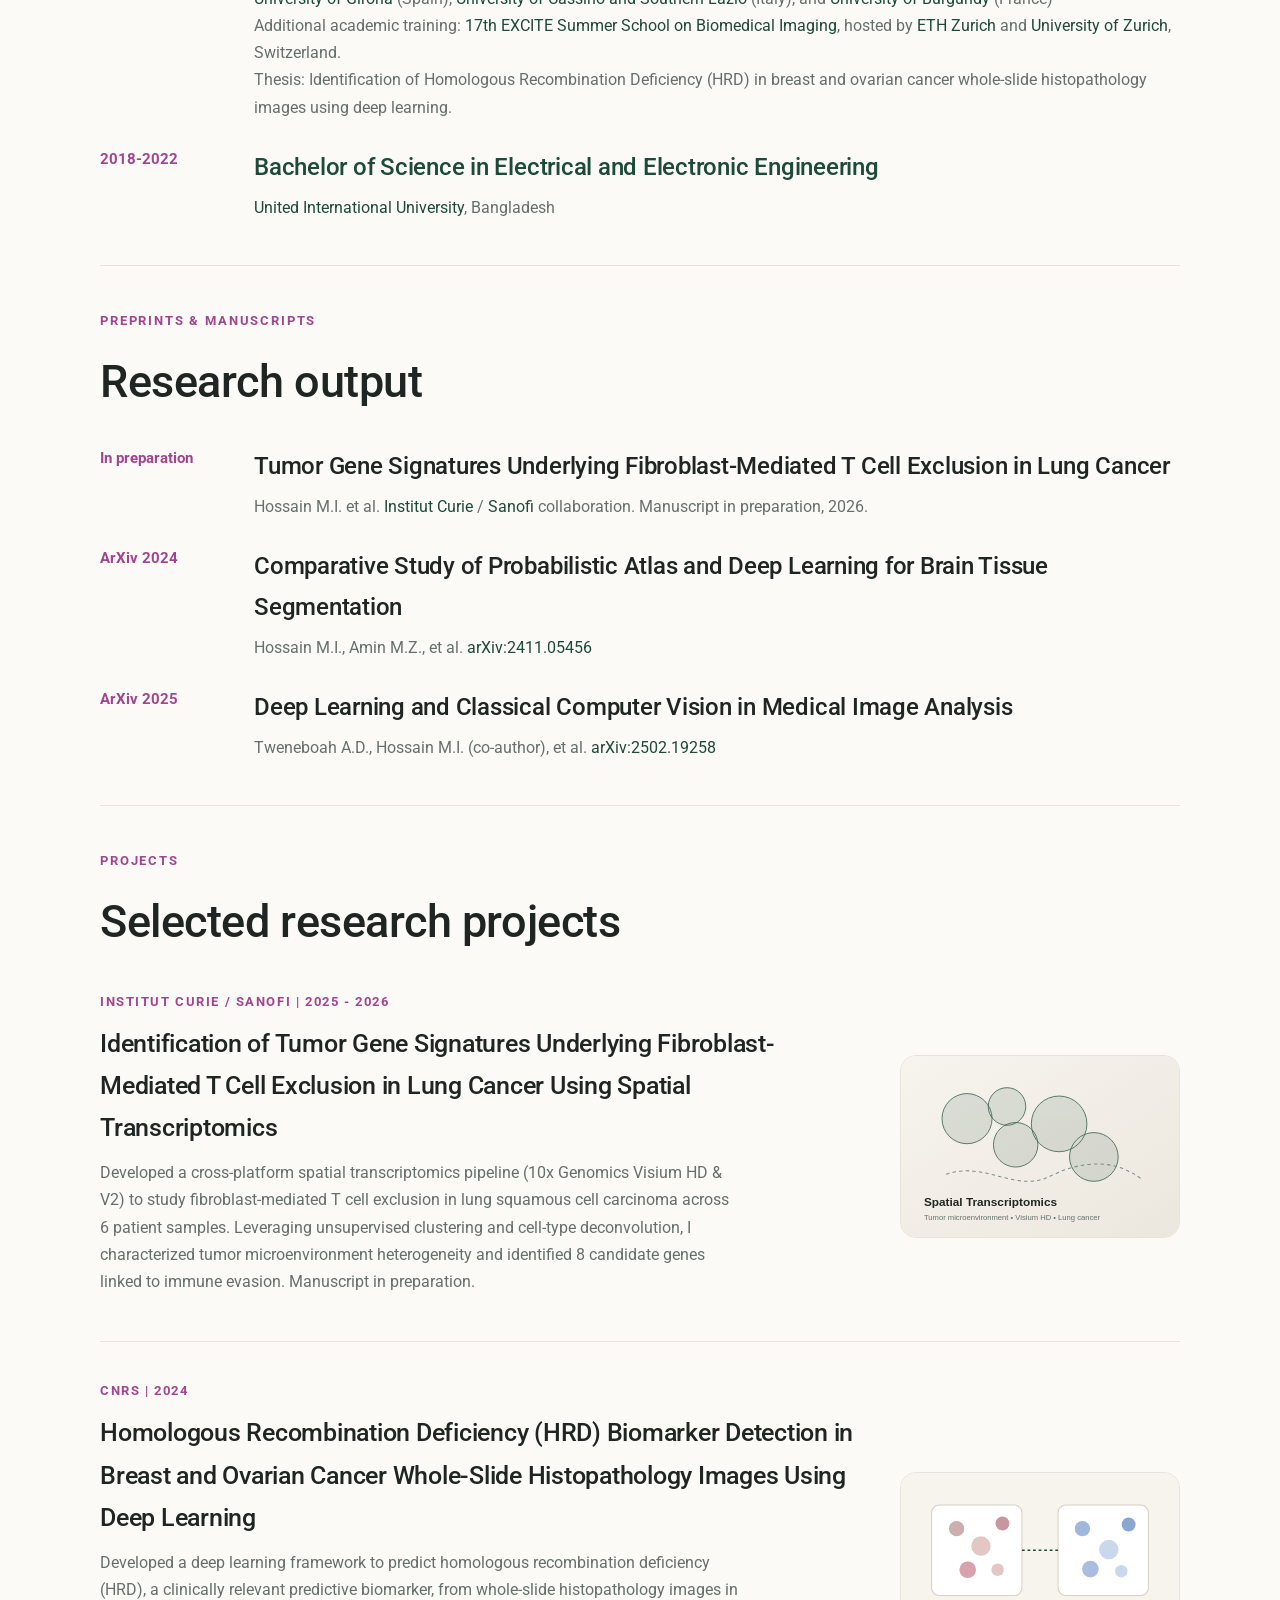
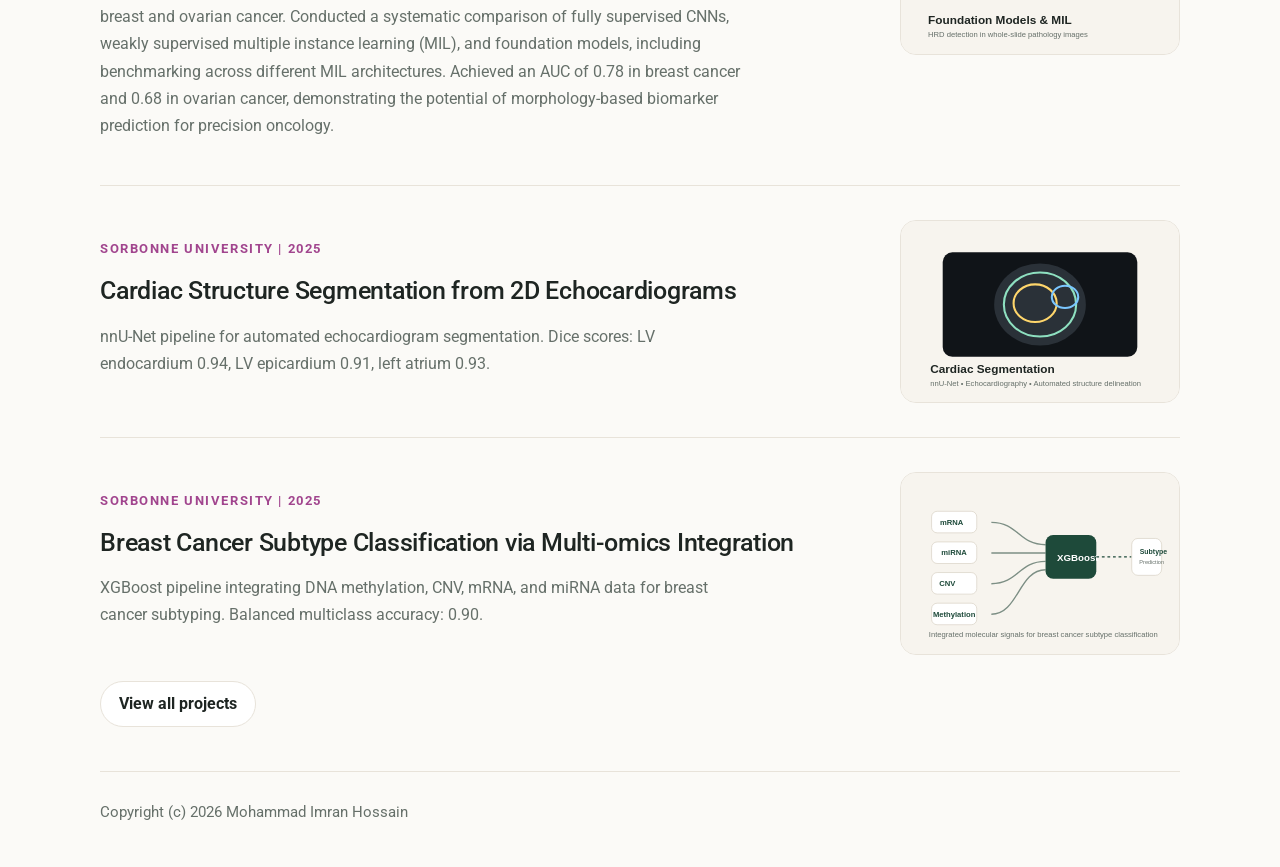
==== commit ce5637e2: "Update homepage content" ====
--- a/index.html
+++ b/index.html
@@ -372,15 +372,15 @@
             <div>
               <h3>Research Engineer - Bioinformatics &amp; AI</h3>
               <p><a href="https://institut-curie.org/institut-curie" target="_blank" rel="noreferrer">Institut Curie</a> - <a href="https://www.psl.eu/" target="_blank" rel="noreferrer">PSL Research University</a>, Paris, France</p>
-              <p>Leading development of multimodal computational pipelines integrating histopathology and spatial transcriptomics to study tumor microenvironment dynamics. Collaborating with clinical partners and preparing manuscripts.</p>
+              <p>Leading the development of multimodal computational pipelines integrating histopathology and spatial transcriptomics to study tumor microenvironment dynamics in real cancer patients.</p>
             </div>
           </article>
           <article class="timeline-item">
             <div class="timeline-meta">Feb - Aug 2025</div>
             <div>
-              <h3>Research Intern - Bioinformatics &amp; Spatial Transcriptomics</h3>
+              <h3>Research Intern - Spatial Transcriptomics</h3>
               <p><a href="https://institut-curie.org/institut-curie" target="_blank" rel="noreferrer">Institut Curie</a> / <a href="https://www.sanofi.com/en/" target="_blank" rel="noreferrer">Sanofi</a> collaboration, Paris, France</p>
-              <p>Developed analysis pipelines for Visium V2 and Visium HD spatial transcriptomics data. Identified eight candidate genes potentially mediating CAF-driven T cell exclusion in lung squamous cell carcinoma. Manuscript in preparation.</p>
+              <p>Developed computational pipelines for the analysis of sequencing-based spatial transcriptomics data (Visium V2 and Visium HD) to identify gene signatures potentially mediating CAF-driven T cell exclusion in lung squamous cell carcinoma.</p>
             </div>
           </article>
           <article class="timeline-item">
@@ -388,7 +388,7 @@
             <div>
               <h3>Research Intern - Computational Pathology</h3>
               <p><a href="https://www.cnrs.fr/en" target="_blank" rel="noreferrer">National Center for Scientific Research (CNRS)</a>, France</p>
-              <p>Benchmarked fully supervised, weakly supervised, and self-supervised approaches for HRD detection in breast and ovarian cancer whole-slide images. Best model achieved AUC 0.78 on breast cancer and 0.68 on ovarian cancer.</p>
+              <p>Benchmarked fully supervised, weakly supervised (multiple instance learning), and self-supervised foundation model approaches for HRD detection in breast and ovarian cancer whole-slide histopathology images.</p>
             </div>
           </article>
           <article class="timeline-item">
@@ -422,7 +422,7 @@
               <h3><a href="https://maiamaster.udg.edu/" target="_blank" rel="noreferrer">Erasmus Mundus Joint Master's in Medical Imaging and Applications (MaIA)</a></h3>
               <p><a href="https://www.udg.edu/en/" target="_blank" rel="noreferrer">University of Girona</a> (Spain), <a href="https://www.unicas.it/welcome-eng/" target="_blank" rel="noreferrer">University of Cassino and Southern Lazio</a> (Italy), and <a href="https://en.u-bourgogne.fr/" target="_blank" rel="noreferrer">University of Burgundy</a> (France)</p>
               <p>Additional academic training: <a href="https://biomedicalimaging.uzh.ch/en/teaching/excite-summer-school.html" target="_blank" rel="noreferrer">17th EXCITE Summer School on Biomedical Imaging</a>, hosted by <a href="https://ethz.ch/en.html/" target="_blank" rel="noreferrer">ETH Zurich</a> and <a href="https://www.uzh.ch/" target="_blank" rel="noreferrer">University of Zurich</a>, Switzerland.</p>
-              <p>Thesis: Identification of Homologous Recombination Deficiency (HRD) in breast and ovarian cancer whole-slide images using deep learning.</p>
+              <p>Thesis: Identification of Homologous Recombination Deficiency (HRD) in breast and ovarian cancer whole-slide histopathology images using deep learning.</p>
             </div>
           </article>
           <article class="timeline-item">
@@ -473,9 +473,9 @@
         <div class="project-list">
           <article class="project-item">
             <div class="project-text">
-              <span class="project-meta">Institut Curie / Sanofi | 2025</span>
-              <h3>Spatial Transcriptomics Analysis of Tumor Immune Exclusion</h3>
-              <p>Visium HD pipeline for identifying CAF-mediated T cell exclusion signatures in lung squamous cell carcinoma. Identified 8 candidate genes. Manuscript in preparation.</p>
+              <span class="project-meta">Institut Curie / Sanofi | 2025 - 2026</span>
+              <h3>Identification of Tumor Gene Signatures Underlying Fibroblast-Mediated T Cell Exclusion in Lung Cancer Using Spatial Transcriptomics</h3>
+              <p>Developed a cross-platform spatial transcriptomics pipeline (10x Genomics Visium HD & V2) to study fibroblast-mediated T cell exclusion in lung squamous cell carcinoma across 6 patient samples. Leveraging unsupervised clustering and cell-type deconvolution, I characterized tumor microenvironment heterogeneity and identified 8 candidate genes linked to immune evasion. Manuscript in preparation.</p>
             </div>
             <img src="images/spatial_tx.svg" alt="Diagram representing spatial transcriptomics analysis of tumor immune exclusion in lung squamous cell carcinoma">
           </article>
@@ -483,9 +483,8 @@
           <article class="project-item">
             <div class="project-text">
               <span class="project-meta">CNRS | 2024</span>
-              <h3>HRD Detection in Cancer WSIs via Foundation Models &amp; MIL</h3>
-              <p>Benchmarked AB-MIL, CLAM, Trans-MIL, and foundation models for homologous recombination deficiency detection. Achieved AUC 0.78 on breast cancer whole-slide images.</p>
-              <a href="https://arxiv.org/abs/2411.05456" target="_blank" rel="noreferrer">ArXiv preprint</a>
+              <h3>Homologous Recombination Deficiency (HRD) Biomarker Detection in Breast and Ovarian Cancer Whole-Slide Histopathology Images Using Deep Learning</h3>
+              <p>Developed a deep learning framework to predict homologous recombination deficiency (HRD), a clinically relevant predictive biomarker, from whole-slide histopathology images in breast and ovarian cancer. Conducted a systematic comparison of fully supervised CNNs, weakly supervised multiple instance learning (MIL), and foundation models, including benchmarking across different MIL architectures. Achieved an AUC of 0.78 in breast cancer and 0.68 in ovarian cancer, demonstrating the potential of morphology-based biomarker prediction for precision oncology.</p>
             </div>
             <img src="images/hrd_wsi.svg" alt="Whole-slide imaging project figure for homologous recombination deficiency detection using foundation models and multiple instance learning">
           </article>
@@ -501,7 +500,7 @@
 
           <article class="project-item">
             <div class="project-text">
-              <span class="project-meta">Sorbonne University | 2024</span>
+              <span class="project-meta">Sorbonne University | 2025</span>
               <h3>Breast Cancer Subtype Classification via Multi-omics Integration</h3>
               <p>XGBoost pipeline integrating DNA methylation, CNV, mRNA, and miRNA data for breast cancer subtyping. Balanced multiclass accuracy: 0.90.</p>
             </div>
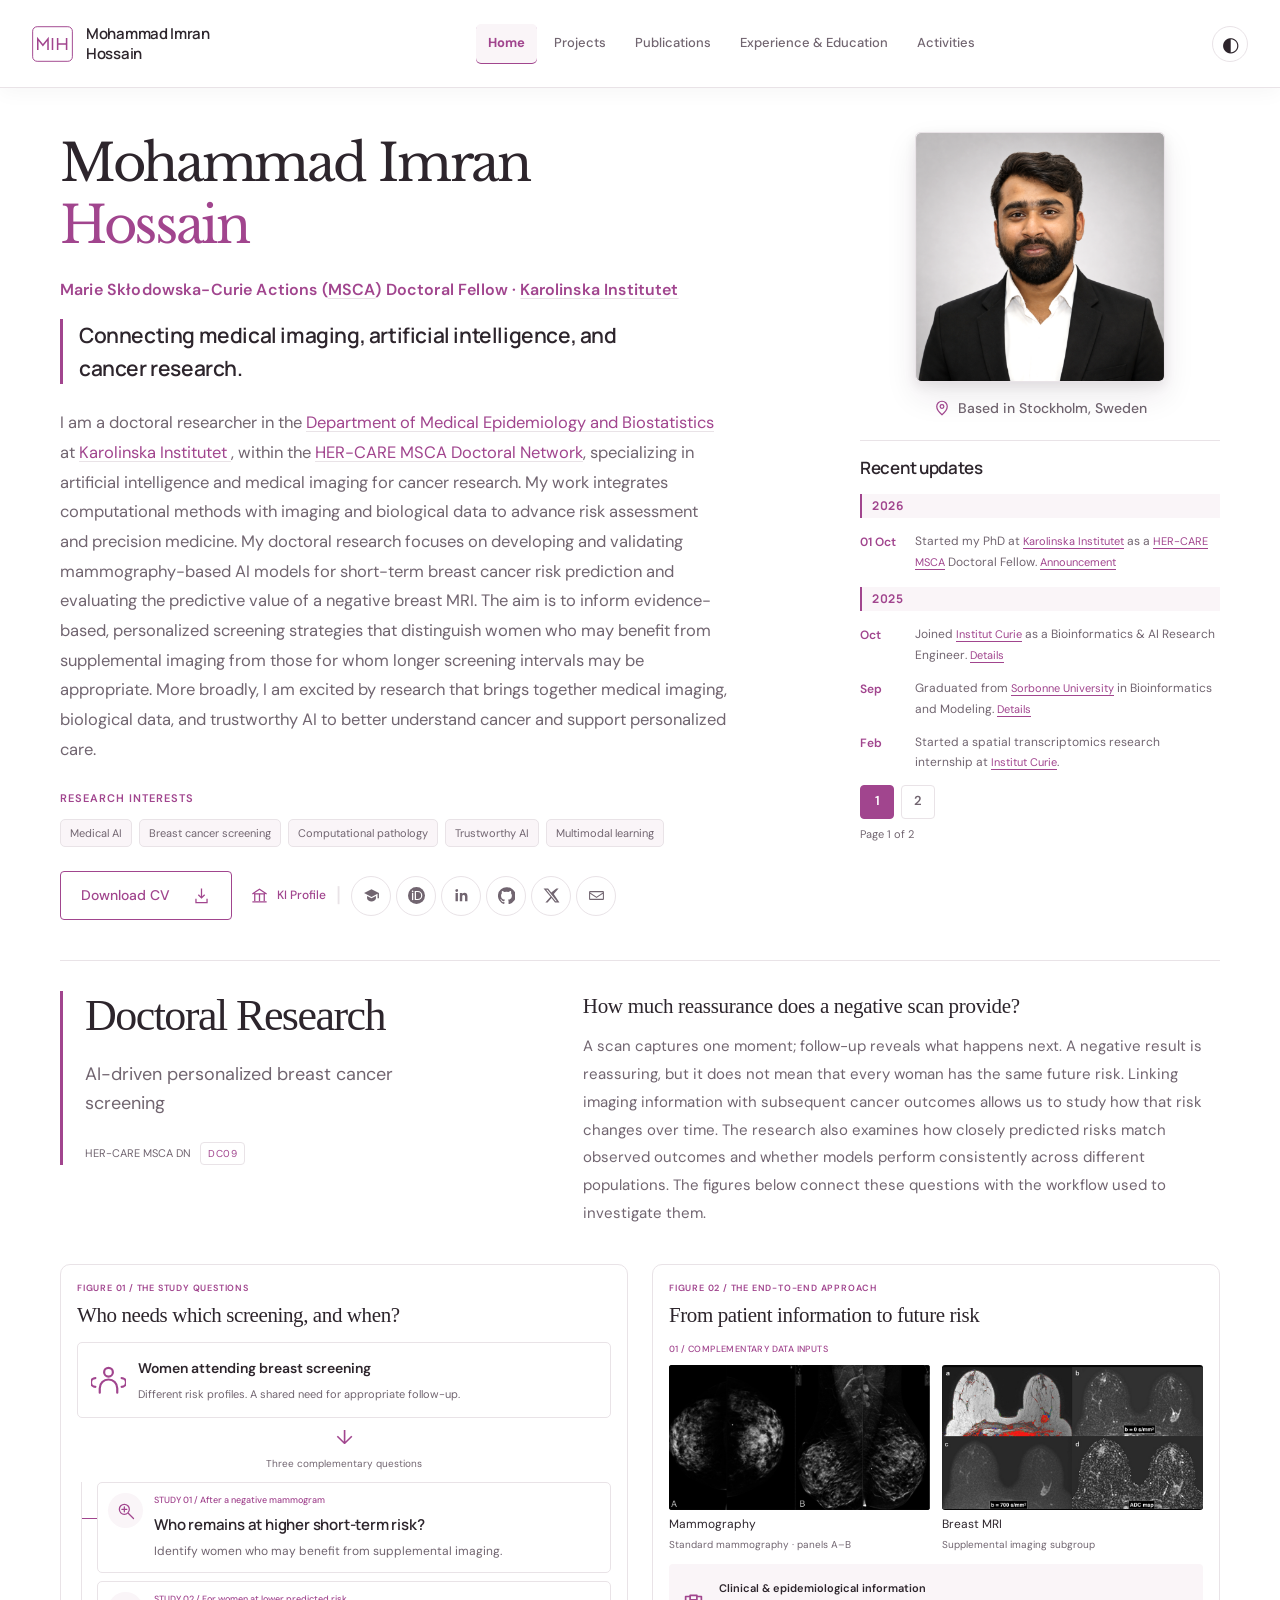
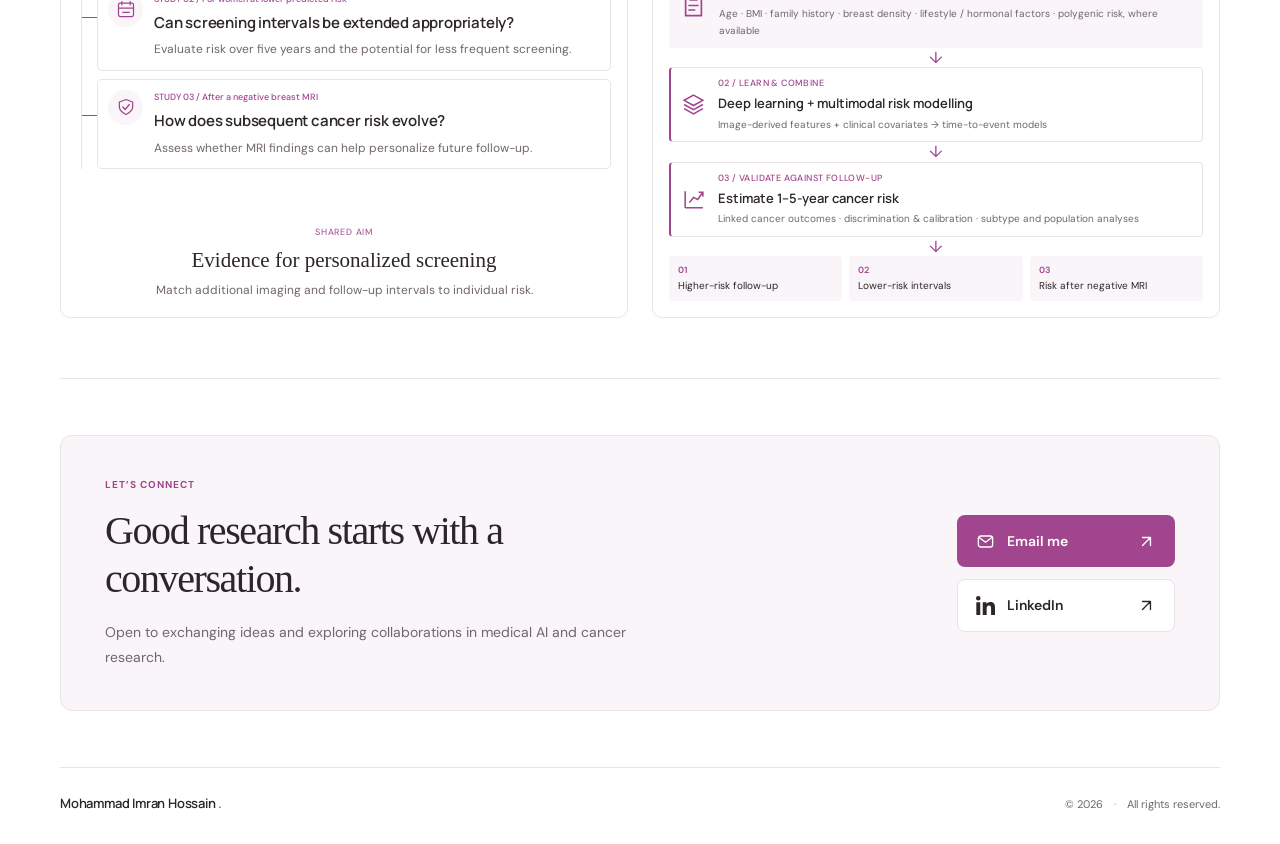
==== commit caca6281: "Redesign academic portfolio and update research projects and activities" ====
--- a/index.html
+++ b/index.html
@@ -1,524 +1,330 @@
 <!DOCTYPE html>
 <html lang="en">
-<head>
-  <meta charset="UTF-8">
-  <meta name="viewport" content="width=device-width, initial-scale=1.0">
-  <meta name="robots" content="index, follow, max-image-preview:large">
-  <meta name="author" content="Mohammad Imran Hossain">
-  <meta
-    name="description"
-    content="Mohammad Imran Hossain is a Research Engineer at Institut Curie and PhD applicant in AI for healthcare, working on computational pathology, multimodal AI, medical image analysis, and spatial transcriptomics."
-  >
-  <meta
-    name="keywords"
-    content="Mohammad Imran Hossain, Research Engineer Institut Curie, PhD applicant AI healthcare, computational pathology, multimodal AI, medical image analysis, spatial transcriptomics, whole slide imaging"
-  >
-  <title>Mohammad Imran Hossain | AI for Healthcare, Computational Pathology, Medical Image Analysis</title>
-  <link rel="canonical" href="https://imran-maia.github.io/">
-  <meta property="og:type" content="website">
-  <meta property="og:site_name" content="Mohammad Imran Hossain">
-  <meta property="og:title" content="Mohammad Imran Hossain | AI for Healthcare, Computational Pathology, Medical Image Analysis">
-  <meta property="og:description" content="Academic homepage of Mohammad Imran Hossain, Research Engineer at Institut Curie and PhD applicant in AI for healthcare.">
-  <meta property="og:url" content="https://imran-maia.github.io/">
-  <meta property="og:image" content="https://imran-maia.github.io/images/head-professional.jpg">
-  <meta property="og:image:alt" content="Portrait of Mohammad Imran Hossain">
-  <meta name="twitter:card" content="summary_large_image">
-  <meta name="twitter:title" content="Mohammad Imran Hossain | AI for Healthcare, Computational Pathology, Medical Image Analysis">
-  <meta name="twitter:description" content="Academic homepage of Mohammad Imran Hossain, Research Engineer at Institut Curie and PhD applicant in AI for healthcare.">
-  <meta name="twitter:image" content="https://imran-maia.github.io/images/head-professional.jpg">
-  <link rel="me" href="https://scholar.google.fr/citations?user=ypmKWxkAAAAJ&hl=fr">
-  <link rel="me" href="https://www.linkedin.com/in/mohammad-imran-hossain-23721812a/">
-  <link rel="me" href="https://github.com/imran-maia">
-  <link rel="me" href="https://twitter.com/imran_hossain23">
-  <link rel="preconnect" href="https://fonts.googleapis.com">
-  <link rel="preconnect" href="https://fonts.gstatic.com" crossorigin>
-  <link
-    href="https://fonts.googleapis.com/css2?family=Roboto:wght@300;400;500;700&family=Roboto+Slab:wght@400;500;600;700&display=swap"
-    rel="stylesheet"
-  >
-  <link rel="stylesheet" href="style.css">
+ <head>
+  <meta charset="utf-8"/>
+  <meta content="width=device-width, initial-scale=1" name="viewport"/>
+  <title>
+   Mohammad Imran Hossain | Medical AI &amp; Cancer Research
+  </title>
+  <meta content="MSCA Doctoral Candidate at Karolinska Institutet. Exploring AI-driven breast cancer screening, computational pathology, and spatial transcriptomics." name="description"/>
+  <meta content="Mohammad Imran Hossain" name="author"/>
+  <meta content="light dark" name="color-scheme"/>
+  <link href="https://imran-maia.github.io/" rel="canonical"/>
+  <meta content="Mohammad Imran Hossain | Medical AI &amp; Cancer Research" property="og:title"/>
+  <meta content="MSCA Doctoral Candidate at Karolinska Institutet. Exploring AI-driven breast cancer screening, computational pathology, and spatial transcriptomics." property="og:description"/>
+  <meta content="website" property="og:type"/>
+  <meta content="https://imran-maia.github.io/images/imran-hossain-headshot.png" property="og:image"/>
+  <meta content="summary_large_image" name="twitter:card"/>
+  <link href="https://fonts.googleapis.com" rel="preconnect"/>
+  <link crossorigin="" href="https://fonts.gstatic.com" rel="preconnect"/>
+  <link href="https://fonts.googleapis.com/css2?family=Libre+Baskerville:wght@400;700&amp;family=DM+Sans:wght@400;500;600;700&amp;family=Manrope:wght@400;500;600;700;800&amp;display=swap" rel="stylesheet"/>
+  <link href="academic.css" rel="stylesheet"/>
+  <script defer="" src="academic.js">
+  </script>
+ </head>
+ <body>
+  <a class="skip-link" href="#main">
+   Skip to content
+  </a>
+  <header class="site-header">
+   <a aria-label="Mohammad Imran Hossain home" class="brand" href="index.html">
+    <svg aria-hidden="true" class="brand-monogram" focusable="false" viewBox="0 0 64 56">
+     <rect fill="none" height="54" rx="7" stroke="currentColor" stroke-width="1.5" width="62" x="1" y="1">
+     </rect>
+     <path d="M9 36V20l8 10 8-10v16M32 20v16M40 20v16M54 20v16M40 28h14" fill="none" stroke="currentColor" stroke-linecap="square" stroke-linejoin="miter" stroke-width="2.4">
+     </path>
+    </svg>
+    <span class="brand-name">
+     Mohammad Imran Hossain
+    </span>
+   </a>
+   <nav aria-label="Main navigation" id="navigation">
+    <a href="index.html" aria-current="page">Home</a>
+    <a href="projects.html">Projects</a>
+    <a href="publications.html">Publications</a>
+    <a href="education.html">Experience &amp; Education</a>
+    <a href="activities.html">Activities</a>
+   </nav>
+   <div class="header-actions">
+    <button aria-label="Switch color theme" class="theme-toggle" type="button">
+     ◐
+    </button>
+    <button aria-controls="navigation" aria-expanded="false" aria-label="Open navigation" class="menu-toggle" type="button">
+     Menu
+    </button>
+   </div>
+  </header>
+  <main id="main">
+   <section class="hero" id="about">
+    <div class="hero-copy">
+     <h1>
+      Mohammad Imran
+      <br/>
+      <span>
+       Hossain
+      </span>
+     </h1>
+     <p class="eyebrow fellowship-label">
+      Marie Skłodowska-Curie Actions (<a class="organization-link" href="https://marie-sklodowska-curie-actions.ec.europa.eu/">MSCA</a>) Doctoral Fellow ·
+      <a href="https://ki.se/en">
+       Karolinska Institutet
+      </a>
+     </p>
+     <p class="hero-statement">
+      Connecting medical imaging, artificial intelligence, and cancer research.
+     </p>
+     <p class="hero-summary">
+      I am a doctoral researcher in the <a class="organization-link" href="https://ki.se/en/meb">Department of Medical Epidemiology and Biostatistics</a> at
+      <a href="https://ki.se/en">
+       Karolinska Institutet
+      </a>
+      , within the <a href="https://www.her-care.eu/">HER-CARE MSCA Doctoral Network</a>, specializing in artificial intelligence and medical imaging for cancer research. My work integrates computational methods with imaging and biological data to advance risk assessment and precision medicine. My doctoral research focuses on developing and validating mammography-based AI models for short-term breast cancer risk prediction and evaluating the predictive value of a negative breast MRI. The aim is to inform evidence-based, personalized screening strategies that distinguish women who may benefit from supplemental imaging from those for whom longer screening intervals may be appropriate. More broadly, I am excited by research that brings together medical imaging, biological data, and trustworthy AI to better understand cancer and support personalized care.
+     </p>
+     <div class="hero-interests" aria-labelledby="interests-heading">
+      <h2 id="interests-heading">Research interests</h2>
+      <ul><li>Medical AI</li><li>Breast cancer screening</li><li>Computational pathology</li><li>Trustworthy AI</li><li>Multimodal learning</li></ul>
+     </div>
+     <div class="hero-actions">
+      <a aria-label="Download curriculum vitae (PDF)" class="button cv-download" download="Mohammad_Imran_Hossain_CV.pdf" href="Mohammad_Imran_Hossain_CV.pdf">
+       Download CV
+       <svg aria-hidden="true" fill="none" stroke="currentColor" stroke-width="1.6" viewBox="0 0 24 24">
+        <path d="M12 3v12m-4-4 4 4 4-4M5 16v5h14v-5">
+        </path>
+       </svg>
+      </a>
+      <div class="profile-link-row">
+       <a aria-label="Karolinska Institutet profile" class="institution-profile" href="https://ki.se/en/people/md-imran-hossain" rel="noopener noreferrer" target="_blank" title="Karolinska Institutet profile">
+        <svg aria-hidden="true" fill="none" stroke="currentColor" stroke-width="1.6" viewBox="0 0 24 24">
+         <path d="m3 10 9-6 9 6M5 10h14M6 10v9m6-9v9m6-9v9M3 20h18">
+         </path>
+        </svg>
+        KI Profile
+       </a>
+       <span aria-hidden="true" class="profile-link-divider">
+        |
+       </span>
+       <div aria-label="Academic and professional profiles" class="socials">
+        <a aria-label="Google Scholar" href="https://scholar.google.fr/citations?user=ypmKWxkAAAAJ&amp;hl=fr" rel="noreferrer" target="_blank" title="Google Scholar">
+         <svg aria-hidden="true" viewBox="0 0 24 24">
+          <path d="M12 3 1.5 8.6 12 14l8.55-4.4V16h1.95V8.6L12 3Zm-6.3 9.6V16c0 2.55 3.45 4.5 6.3 4.5s6.3-1.95 6.3-4.5v-3.4L12 16l-6.3-3.4Z">
+          </path>
+         </svg>
+        </a>
+        <a aria-label="ORCID" href="https://orcid.org/0009-0004-2122-1168" rel="noopener noreferrer" target="_blank" title="ORCID">
+         <svg aria-hidden="true" viewBox="0 0 24 24">
+          <circle cx="12" cy="12" fill="currentColor" r="12">
+          </circle>
+          <g fill="var(--paper)">
+           <circle cx="6.5" cy="6.2" r="1.1">
+           </circle>
+           <path d="M5.6 8.5h1.8v10H5.6z">
+           </path>
+           <path d="M9.5 5.5h4.2a6.5 6.5 0 0 1 0 13H9.5zm1.8 1.7v9.6h2.4a4.8 4.8 0 0 0 0-9.6z" fill-rule="evenodd">
+           </path>
+          </g>
+         </svg>
+        </a>
+        <a aria-label="LinkedIn" href="https://www.linkedin.com/in/mohammad-imran-hossain-23721812a/" rel="noreferrer" target="_blank" title="LinkedIn">
+         <svg aria-hidden="true" viewBox="0 0 24 24">
+          <path d="M6.94 8.5H3.56V20h3.38V8.5ZM5.25 3A1.97 1.97 0 0 0 3.28 5c0 1.08.88 1.94 1.94 1.94H5.25c1.1 0 1.97-.86 1.97-1.94A1.95 1.95 0 0 0 5.25 3ZM20.44 12.95c0-3.34-1.78-4.89-4.16-4.89-1.92 0-2.78 1.06-3.26 1.8V8.5H9.66c.04.9 0 11.5 0 11.5h3.36v-6.42c0-.34.03-.68.12-.93.27-.68.9-1.38 1.95-1.38 1.37 0 1.92 1.04 1.92 2.57V20H20.4l.04-7.05Z">
+          </path>
+         </svg>
+        </a>
+        <a aria-label="GitHub" href="https://github.com/imran-maia" rel="noreferrer" target="_blank" title="GitHub">
+         <svg aria-hidden="true" viewBox="0 0 24 24">
+          <path d="M12 .5a12 12 0 0 0-3.8 23.4c.6.1.82-.26.82-.58v-2.03c-3.34.72-4.04-1.42-4.04-1.42-.55-1.38-1.33-1.74-1.33-1.74-1.08-.73.08-.71.08-.71 1.2.08 1.83 1.22 1.83 1.22 1.05 1.82 2.77 1.3 3.45 1 .11-.77.42-1.3.76-1.6-2.67-.3-5.47-1.32-5.47-5.9 0-1.3.47-2.37 1.22-3.2-.12-.3-.53-1.52.12-3.16 0 0 1-.32 3.3 1.22a11.5 11.5 0 0 1 6 0c2.3-1.54 3.3-1.22 3.3-1.22.65 1.64.24 2.86.12 3.16.76.83 1.22 1.9 1.22 3.2 0 4.6-2.8 5.6-5.48 5.9.43.37.82 1.1.82 2.22v3.3c0 .32.22.7.83.58A12 12 0 0 0 12 .5Z">
+          </path>
+         </svg>
+        </a>
+        <a aria-label="X" href="https://twitter.com/imran_hossain23" rel="noreferrer" target="_blank" title="X">
+         <svg aria-hidden="true" viewBox="0 0 24 24">
+          <path d="M18.9 2H22l-6.77 7.74L23.2 22h-6.25l-4.9-6.4L6.46 22H3.35l7.24-8.27L.8 2h6.4l4.42 5.83L18.9 2Zm-1.1 18h1.73L6.3 3.9H4.45L17.8 20Z">
+          </path>
+         </svg>
+        </a>
+        <a aria-label="Email" href="mailto:hossainimran.maia@gmail.com" title="Email">
+         <svg aria-hidden="true" viewBox="0 0 24 24">
+          <path d="M3 5.5h18A1.5 1.5 0 0 1 22.5 7v10A1.5 1.5 0 0 1 21 18.5H3A1.5 1.5 0 0 1 1.5 17V7A1.5 1.5 0 0 1 3 5.5Zm0 2v.27l9 5.93 9-5.93V7.5H3Zm18 9V9.56l-8.59 5.66a.75.75 0 0 1-.82 0L3 9.56v6.94h18Z">
+          </path>
+         </svg>
+        </a>
+       </div>
+      </div>
+     </div>
+    </div>
+    <aside aria-label="Profile and recent updates" class="profile-sidebar">
+     <figure class="portrait">
+      <div class="portrait-frame">
+       <img alt="Professional portrait of Mohammad Imran Hossain" fetchpriority="high" height="800" src="images/imran-hossain-headshot.png" width="800"/>
+      </div>
+      <figcaption>
+       <svg aria-hidden="true" class="location-icon" fill="none" stroke="currentColor" stroke-width="1.6" viewBox="0 0 24 24">
+        <path d="M19 10c0 5-7 11-7 11S5 15 5 10a7 7 0 1 1 14 0Z">
+        </path>
+        <circle cx="12" cy="10" r="2.5">
+        </circle>
+       </svg>
+       <span>
+        Based in Stockholm, Sweden
+       </span>
+      </figcaption>
+     </figure>
+     <section aria-labelledby="updates-heading" class="profile-updates" id="news">
+      <div>
+       <h2 id="updates-heading">
+        Recent updates
+       </h2>
+      </div>
+      <div class="news-items" data-news-items="" id="news-items">
+       <div class="news-year-group" data-news-year="2026">
+        <h3 class="news-year-bar">
+         2026
+        </h3>
+        <article>
+         <time datetime="2026-10-01">
+          01 Oct
+         </time>
+         <p>
+          Started my PhD at <a class="organization-link" href="https://ki.se/en">Karolinska Institutet</a> as a <a class="organization-link" href="https://www.her-care.eu/">HER-CARE</a> <a class="organization-link" href="https://marie-sklodowska-curie-actions.ec.europa.eu/">MSCA</a> Doctoral Fellow.
+          <a href="https://www.linkedin.com/posts/mohammad-imran-hossain-23721812a_msca-mariecurie-horizoneurope-activity-7496135353922301952--GzF">
+           Announcement
+          </a>
+         </p>
+        </article>
+       </div>
+       <div class="news-year-group" data-news-year="2025">
+        <h3 class="news-year-bar">
+         2025
+        </h3>
+        <article>
+         <time datetime="2025-10">
+          Oct
+         </time>
+         <p>
+          Joined <a class="organization-link" href="https://institut-curie.org/">Institut Curie</a> as a Bioinformatics &amp; AI Research Engineer.
+          <a href="https://institut-curie.org/">
+           Details
+          </a>
+         </p>
+        </article>
+        <article>
+         <time datetime="2025-09">
+          Sep
+         </time>
+         <p>
+          Graduated from <a class="organization-link" href="https://www.sorbonne-universite.fr/en">Sorbonne University</a> in Bioinformatics and Modeling.
+          <a href="https://www.sorbonne-universite.fr/en">
+           Details
+          </a>
+         </p>
+        </article>
+        <article>
+         <time datetime="2025-02">
+          Feb
+         </time>
+         <p>
+          Started a spatial transcriptomics research internship at <a class="organization-link" href="https://institut-curie.org/">Institut Curie</a>.
+         </p>
+        </article>
+       </div>
+       <div class="news-year-group" data-news-year="2024">
+        <h3 class="news-year-bar">
+         2024
+        </h3>
+        <article>
+         <time datetime="2024-09">
+          Sep
+         </time>
+         <p>
+          Completed the <a class="organization-link" href="https://erasmus-plus.ec.europa.eu/opportunities/individuals/students/erasmus-mundus-joint-masters">Erasmus Mundus</a> Master’s in Medical Imaging and Applications.
+         </p>
+        </article>
+        <article>
+         <time datetime="2024-07">
+          Jul
+         </time>
+         <p>
+          Placed second in the MAIA Brain Tissue Segmentation Challenge.
+         </p>
+        </article>
+        <article>
+         <time datetime="2024-02">
+          Feb
+         </time>
+         <p>
+          Started a computational pathology research internship at <a class="organization-link" href="https://www.cnrs.fr/en">CNRS</a>.
+         </p>
+        </article>
+       </div>
+      </div>
+      <div aria-label="Recent updates pages" class="news-pagination" data-news-pagination="" hidden="" role="group">
+      </div>
+      <p aria-atomic="true" aria-live="polite" class="news-page-status" data-news-status="">
+      </p>
+     </section>
+    </aside>
+   </section>
+   <section aria-labelledby="doctoral-heading" class="section research-section research-home-overview" id="research">
+    <div class="doctoral-intro">
+     <div class="doctoral-heading">
+      <h2 id="doctoral-heading">Doctoral Research</h2>
+      <p class="doctoral-focus">AI-driven personalized breast cancer screening</p>
+      <div class="doctoral-network-actions">
+       <p class="doctoral-network"><a href="https://www.her-care.eu/" aria-label="HER-CARE MSCA Doctoral Network">HER-CARE MSCA DN</a><span class="doctoral-position">DC09</span></p>
+      </div>
+     </div>
+     <div class="doctoral-context">
+      <p class="doctoral-question">How much reassurance does a negative scan provide?</p>
+      <p class="research-home-description">A scan captures one moment; follow-up reveals what happens next. A negative result is reassuring, but it does not mean that every woman has the same future risk. Linking imaging information with subsequent cancer outcomes allows us to study how that risk changes over time. The research also examines how closely predicted risks match observed outcomes and whether models perform consistently across different populations. The figures below connect these questions with the workflow used to investigate them.</p>
+     </div>
+    </div>
+    <div class="research-figure-pair">
+     <figure aria-labelledby="research-overview-title" class="study-questions-figure">
+      <figcaption id="research-overview-title"><span class="figure-kicker">FIGURE 01 / THE STUDY QUESTIONS</span><strong>Who needs which screening, and when?</strong></figcaption>
+      <div class="screening-start"><svg aria-hidden="true" fill="none" stroke="currentColor" stroke-linecap="round" stroke-linejoin="round" stroke-width="1.5" viewBox="0 0 24 24"><circle cx="12" cy="7" r="3"/><path d="M6 21v-3a6 6 0 0 1 12 0v3M3 11a3 3 0 0 0 0 6m18-6a3 3 0 0 1 0 6"/></svg><div><strong>Women attending breast screening</strong><span>Different risk profiles. A shared need for appropriate follow-up.</span></div></div>
+      <div class="question-transition"><span aria-hidden="true">&darr;</span><p>Three complementary questions</p></div>
+      <div class="study-pathways">
+<div class="study-pathway pathway-higher"><span class="study-path-icon"><svg aria-hidden="true" fill="none" stroke="currentColor" stroke-linecap="round" stroke-linejoin="round" stroke-width="1.5" viewBox="0 0 24 24"><circle cx="10" cy="10" r="6"/><path d="m15 15 6 6M10 7v6m-3-3h6"/></svg></span><div><p class="study-context">STUDY 01 / After a negative mammogram</p><h3>Who remains at higher short-term risk?</h3><p>Identify women who may benefit from supplemental imaging.</p></div></div>
+<div class="study-pathway pathway-lower"><span class="study-path-icon"><svg aria-hidden="true" fill="none" stroke="currentColor" stroke-linecap="round" stroke-linejoin="round" stroke-width="1.5" viewBox="0 0 24 24"><rect height="16" rx="2" width="18" x="3" y="5"/><path d="M7 3v4m10-4v4M3 11h18m-13 5h8"/></svg></span><div><p class="study-context">STUDY 02 / For women at lower predicted risk</p><h3>Can screening intervals be extended appropriately?</h3><p>Evaluate risk over five years and the potential for less frequent screening.</p></div></div>
+<div class="study-pathway pathway-mri"><span class="study-path-icon"><svg aria-hidden="true" fill="none" stroke="currentColor" stroke-linecap="round" stroke-linejoin="round" stroke-width="1.5" viewBox="0 0 24 24"><path d="m12 3 8 3v6c0 5-8 9-8 9s-8-4-8-9V6Z"/><path d="m8 12 3 3 5-6"/></svg></span><div><p class="study-context">STUDY 03 / After a negative breast MRI</p><h3>How does subsequent cancer risk evolve?</h3><p>Assess whether MRI findings can help personalize future follow-up.</p></div></div>
+      </div>
+      <div class="study-aim"><span>SHARED AIM</span><strong>Evidence for personalized screening</strong><p>Match additional imaging and follow-up intervals to individual risk.</p></div>
+     </figure>
+     <figure aria-labelledby="compact-pipeline-title" class="end-to-end-figure">
+      <figcaption id="compact-pipeline-title"><span class="figure-kicker">FIGURE 02 / THE END-TO-END APPROACH</span><strong>From patient information to future risk</strong></figcaption>
+      <div class="study-input-label">01 / COMPLEMENTARY DATA INPUTS</div>
+      <div class="study-scan-inputs">
+       <figure><a aria-label="View full mammography figure; preview shows panels A and B" class="mammography-ab-preview" href="images/research/mammography-example.jpg" rel="noopener" target="_blank"><img alt="Standard mammography views, panels A and B of the published figure" height="866" loading="lazy" src="images/research/mammography-example.jpg" width="750"/></a><figcaption>Mammography<span>Standard mammography &middot; panels A&ndash;B</span></figcaption></figure>
+       <figure><a aria-label="View the full published breast MRI figure" href="images/research/breast-mri-example.jpg" rel="noopener" target="_blank"><img alt="Published example of contrast-enhanced and diffusion-weighted breast MRI" height="408" loading="lazy" src="images/research/breast-mri-example.jpg" width="750"/></a><figcaption>Breast MRI<span>Supplemental imaging subgroup</span></figcaption></figure>
+      </div>
+      <div class="study-clinical-inputs"><svg aria-hidden="true" fill="none" stroke="currentColor" stroke-linecap="round" stroke-linejoin="round" stroke-width="1.5" viewBox="0 0 24 24"><path d="M8 4H5v17h14V4h-3M9 3h6v4H9ZM8 12h8m-8 4h5"/></svg><div><strong>Clinical &amp; epidemiological information</strong><p>Age &middot; BMI &middot; family history &middot; breast density &middot; lifestyle / hormonal factors &middot; polygenic risk, where available</p></div></div>
+      <div aria-hidden="true" class="study-flow-connector">&darr;</div>
+      <div class="study-model-stage"><span class="model-stage-icon"><svg aria-hidden="true" fill="none" stroke="currentColor" stroke-width="1.5" viewBox="0 0 24 24"><path d="m12 3 9 5-9 5-9-5Zm-9 9 9 5 9-5M3 16l9 5 9-5"/></svg></span><div><span class="study-input-label">02 / LEARN &amp; COMBINE</span><h3>Deep learning + multimodal risk modelling</h3><p>Image-derived features + clinical covariates &rarr; time-to-event models</p></div></div>
+      <div aria-hidden="true" class="study-flow-connector">&darr;</div>
+      <div class="study-validation-stage"><span class="model-stage-icon"><svg aria-hidden="true" fill="none" stroke="currentColor" stroke-width="1.5" viewBox="0 0 24 24"><path d="M4 20V4m0 16h17M8 15l4-5 4 2 5-7m-4 0h4v4"/></svg></span><div><span class="study-input-label">03 / VALIDATE AGAINST FOLLOW-UP</span><h3>Estimate 1&ndash;5-year cancer risk</h3><p>Linked cancer outcomes &middot; discrimination &amp; calibration &middot; subtype and population analyses</p></div></div>
+      <div aria-hidden="true" class="study-flow-connector">&darr;</div>
+      <div class="study-output-labels"><span><b>01</b>Higher-risk follow-up</span><span><b>02</b>Lower-risk intervals</span><span><b>03</b>Risk after negative MRI</span></div>
+     </figure>
+    </div>
+   </section>
+   <section aria-labelledby="contact-heading" class="contact contact-panel" id="contact">
+    <div class="contact-copy">
+     <p class="eyebrow">LET&rsquo;S CONNECT</p>
+     <h2 id="contact-heading">Good research starts with a conversation.</h2>
+     <p>Open to exchanging ideas and exploring collaborations in medical AI and cancer research.</p>
+    </div>
+    <div class="contact-actions">
+     <a class="button primary contact-button" href="mailto:hossainimran.maia@gmail.com"><svg aria-hidden="true" class="contact-action-icon" viewBox="0 0 24 24" fill="none" stroke="currentColor" stroke-width="1.7" stroke-linecap="round" stroke-linejoin="round"><rect x="3" y="5" width="18" height="14" rx="3"/><path d="m4 7 8 6 8-6"/></svg><span class="contact-button-label">Email me</span><svg aria-hidden="true" class="contact-arrow" viewBox="0 0 24 24" fill="none" stroke="currentColor" stroke-width="1.7" stroke-linecap="round" stroke-linejoin="round"><path d="M7 17 17 7M7 7h10v10"/></svg></a>
+     <a class="button contact-button contact-linkedin" href="https://www.linkedin.com/in/mohammad-imran-hossain-23721812a/"><svg aria-hidden="true" class="contact-action-icon" viewBox="0 0 24 24" fill="currentColor"><path d="M5.37 24H.4V7.98h4.97ZM2.88 5.8A2.9 2.9 0 1 1 2.9 0a2.9 2.9 0 0 1-.02 5.8ZM24 24h-4.96v-7.8c0-1.86-.04-4.25-2.59-4.25-2.59 0-2.98 2.02-2.98 4.12V24H8.5V7.98h4.77v2.19h.07c.67-1.26 2.29-2.59 4.7-2.59 5.03 0 5.96 3.31 5.96 7.62Z"/></svg><span class="contact-button-label">LinkedIn</span><svg aria-hidden="true" class="contact-arrow" viewBox="0 0 24 24" fill="none" stroke="currentColor" stroke-width="1.7" stroke-linecap="round" stroke-linejoin="round"><path d="M7 17 17 7M7 7h10v10"/></svg></a>
+    </div>
+   </section>
+  </main>
+  <footer class="site-footer">
+   <a aria-label="Mohammad Imran Hossain home" class="footer-signature" href="index.html">Mohammad Imran Hossain<span class="brand-dot">.</span></a>
+   <p class="footer-copyright">&copy; 2026 <span aria-hidden="true">&middot;</span> All rights reserved.</p>
+  </footer>
   <script type="application/ld+json">
-    {
-      "@context": "https://schema.org",
-      "@graph": [
-        {
-          "@type": "ProfilePage",
-          "@id": "https://imran-maia.github.io/#profile-page",
-          "url": "https://imran-maia.github.io/",
-          "name": "Mohammad Imran Hossain | Academic Homepage",
-          "isPartOf": {
-            "@id": "https://imran-maia.github.io/#website"
-          },
-          "about": {
-            "@id": "https://imran-maia.github.io/#person"
-          },
-          "primaryImageOfPage": {
-            "@id": "https://imran-maia.github.io/#profile-image"
-          }
-        },
-        {
-          "@type": "WebSite",
-          "@id": "https://imran-maia.github.io/#website",
-          "url": "https://imran-maia.github.io/",
-          "name": "Mohammad Imran Hossain",
-          "publisher": {
-            "@id": "https://imran-maia.github.io/#person"
-          }
-        },
-        {
-          "@type": "ImageObject",
-          "@id": "https://imran-maia.github.io/#profile-image",
-          "url": "https://imran-maia.github.io/images/head-professional.jpg",
-          "caption": "Portrait of Mohammad Imran Hossain"
-        },
-        {
-          "@type": "Person",
-          "@id": "https://imran-maia.github.io/#person",
-          "name": "Mohammad Imran Hossain",
-          "url": "https://imran-maia.github.io/",
-          "image": "https://imran-maia.github.io/images/head-professional.jpg",
-          "email": "mailto:hossainimran.maia@gmail.com",
-          "jobTitle": "Research Engineer",
-          "description": "Research Engineer at Institut Curie and PhD applicant in AI for healthcare, computational pathology, multimodal AI, spatial transcriptomics, and medical image analysis.",
-          "worksFor": {
-            "@type": "Organization",
-            "name": "Institut Curie"
-          },
-          "alumniOf": [
-            {
-              "@type": "CollegeOrUniversity",
-              "name": "Sorbonne University"
-            },
-            {
-              "@type": "CollegeOrUniversity",
-              "name": "University of Girona"
-            }
-          ],
-          "sameAs": [
-            "https://scholar.google.fr/citations?user=ypmKWxkAAAAJ&hl=fr",
-            "https://www.linkedin.com/in/mohammad-imran-hossain-23721812a/",
-            "https://github.com/imran-maia",
-            "https://twitter.com/imran_hossain23"
-          ],
-          "knowsAbout": [
-            "Artificial Intelligence for Healthcare",
-            "Computational Pathology",
-            "Medical Image Analysis",
-            "Spatial Transcriptomics",
-            "Multimodal AI",
-            "Image Segmentation",
-            "Image Registration"
-          ]
-        },
-        {
-          "@type": "ItemList",
-          "@id": "https://imran-maia.github.io/#publications",
-          "name": "Selected preprints and manuscripts",
-          "itemListElement": [
-            {
-              "@type": "ScholarlyArticle",
-              "position": 1,
-              "headline": "Tumor Gene Signatures Underlying Fibroblast-Mediated T Cell Exclusion in Lung Cancer",
-              "author": [
-                {
-                  "@type": "Person",
-                  "name": "Mohammad Imran Hossain"
-                }
-              ],
-              "datePublished": "2026",
-              "creativeWorkStatus": "In preparation"
-            },
-            {
-              "@type": "ScholarlyArticle",
-              "position": 2,
-              "headline": "Comparative Study of Probabilistic Atlas and Deep Learning for Brain Tissue Segmentation",
-              "url": "https://arxiv.org/abs/2411.05456",
-              "sameAs": "https://arxiv.org/abs/2411.05456",
-              "author": [
-                {
-                  "@type": "Person",
-                  "name": "Mohammad Imran Hossain"
-                },
-                {
-                  "@type": "Person",
-                  "name": "M. Z. Amin"
-                }
-              ],
-              "publisher": {
-                "@type": "Organization",
-                "name": "arXiv"
-              },
-              "datePublished": "2024"
-            },
-            {
-              "@type": "ScholarlyArticle",
-              "position": 3,
-              "headline": "Deep Learning and Classical Computer Vision in Medical Image Analysis",
-              "url": "https://arxiv.org/abs/2502.19258",
-              "sameAs": "https://arxiv.org/abs/2502.19258",
-              "author": [
-                {
-                  "@type": "Person",
-                  "name": "A. D. Tweneboah"
-                },
-                {
-                  "@type": "Person",
-                  "name": "Mohammad Imran Hossain"
-                }
-              ],
-              "publisher": {
-                "@type": "Organization",
-                "name": "arXiv"
-              },
-              "datePublished": "2025"
-            }
-          ]
-        }
-      ]
-    }
+   {"@context": "https://schema.org", "@type": "Person", "name": "Mohammad Imran Hossain", "url": "https://imran-maia.github.io/", "jobTitle": "MSCA Doctoral Candidate", "worksFor": {"@type": "Organization", "name": "Karolinska Institutet"}, "sameAs": ["https://github.com/imran-maia", "https://www.linkedin.com/in/mohammad-imran-hossain-23721812a/", "https://scholar.google.fr/citations?user=ypmKWxkAAAAJ&hl=en"]}
   </script>
-</head>
-<body>
-  <div class="page-shell">
-    <header class="site-header">
-      <a class="site-brand" href="#top">Mohammad Imran Hossain</a>
-      <div class="header-controls">
-        <nav class="site-nav" aria-label="Primary">
-          <a href="#about">About</a>
-          <a href="#research">Research &amp; Experience</a>
-          <a href="#education">Education</a>
-          <a href="#publications">Publications</a>
-          <a href="projects.html">Projects</a>
-          <button class="theme-toggle" type="button" aria-label="Switch to dark theme" title="Toggle theme">
-            <svg class="theme-icon theme-icon-sun" viewBox="0 0 24 24" aria-hidden="true">
-              <path d="M12 3.25V1.5M12 22.5v-1.75M5.81 5.81 4.57 4.57M19.43 19.43l-1.24-1.24M3.25 12H1.5M22.5 12h-1.75M5.81 18.19l-1.24 1.24M19.43 4.57l-1.24 1.24M12 17.25A5.25 5.25 0 1 0 12 6.75a5.25 5.25 0 0 0 0 10.5Z"/>
-            </svg>
-            <svg class="theme-icon theme-icon-moon" viewBox="0 0 24 24" aria-hidden="true">
-              <path d="M20.1 14.2A8.6 8.6 0 0 1 9.8 3.9a8.9 8.9 0 1 0 10.3 10.3Z"/>
-            </svg>
-          </button>
-        </nav>
-        <button class="menu-toggle" type="button" aria-expanded="false" aria-label="Toggle navigation">
-          <span></span>
-          <span></span>
-        </button>
-      </div>
-    </header>
-
-    <main id="top">
-      <section class="hero" id="about">
-        <div class="hero-copy">
-          <p class="eyebrow">Research Engineer | PhD Applicant in AI for Healthcare</p>
-          <h1><span class="name-strong">Mohammad Imran</span> <span class="name-light">Hossain</span></h1>
-          <p class="hero-role">
-            Multimodal AI for healthcare, medical image analysis, computational pathology, and spatial transcriptomics.
-          </p>
-          <p class="hero-summary">
-            I am a Research Engineer at <a href="https://institut-curie.org/institut-curie" target="_blank" rel="noreferrer">Institut Curie</a> - <a href="https://www.psl.eu/" target="_blank" rel="noreferrer">PSL Research University</a> in Paris, where I develop computational
-            pipelines using deep learning and statistical methods to study the tumor microenvironment from
-            histopathology and spatial transcriptomics data. My research focuses on developing multimodal AI, integrating radiology, digital pathology, multi-omics, and clinical information to advance personalized healthcare. 
-          </p>
-          <p class="hero-summary">
-            I hold two european master's degrees: an <a href="https://maiamaster.udg.edu/" target="_blank" rel="noreferrer">Erasmus+ Joint Master's in Medical Imaging and AI (MaIA)</a>,
-            and a second Master's degree in Bioinformatics from <a href="https://www.sorbonne-universite.fr/" target="_blank" rel="noreferrer">Sorbonne University</a>. My graduate training spans
-            at top institutions in France, Italy, and Spain, and I have contributed to impactful research at <a href="https://institut-curie.org/institut-curie" target="_blank" rel="noreferrer">Institut Curie</a>,
-            <a href="https://www.cnrs.fr/en" target="_blank" rel="noreferrer">CNRS</a>, and <a href="https://www.radboudumc.nl/en/" target="_blank" rel="noreferrer">RadboudUMC</a>. I completed a Bachelor of Science degree in
-            Electrical Engineering from <a href="https://www.uiu.ac.bd/" target="_blank" rel="noreferrer">UIU</a> in Bangladesh, graduating Summa Cum Laude and
-            receiving the Vice-Chancellor's Award.
-          </p>
-          <p class="hero-summary">
-            My academic and research training has been supported by competitive funding, including
-            <a href="https://erasmus-plus.ec.europa.eu/opportunities/opportunities-for-individuals/students/erasmus-mundus-joint-masters" target="_blank" rel="noreferrer">the EU-funded Erasmus Mundus scholarship</a>,
-            the <a href="https://www.euroguidance-france.org/financer-sa-mobilite/bourses-regionales/bourgogne-franche-comte/aide-aquisis-etudes/" target="_blank" rel="noreferrer">Acquisis International Mobility Grant</a>
-            from the <a href="https://www.bourgognefranchecomte.fr/" target="_blank" rel="noreferrer">RBFC</a>, and research internships at
-            <a href="https://www.cnrs.fr/en" target="_blank" rel="noreferrer">CNRS</a> and <a href="https://institut-curie.org/institut-curie" target="_blank" rel="noreferrer">Institut Curie</a>. My work has
-            been recognized with distinctions, including the Best Thesis Award. Beyond research, I am actively
-            involved in academic and professional communities through the <a href="https://www.em-a.eu/" target="_blank" rel="noreferrer">EMA</a>
-            and <a href="https://www.ieee.org/" target="_blank" rel="noreferrer">IEEE</a>.
-          </p>
-          <div class="search-focus">
-            <strong>Actively seeking PhD positions</strong> in  multimodal medical AI, medical image analysis, computational pathology, AI for precision medicine for the 2026/2027 intake.
-          </div>
-          <div class="hero-actions">
-            <a class="button button-primary" href="Mohammad_Imran_Hossain_CV.pdf" download>Curriculum Vitae</a>
-            <a class="button button-secondary" href="mailto:hossainimran.maia@gmail.com">Contact</a>
-          </div>
-        </div>
-
-        <aside class="hero-profile">
-          <img src="images/head-professional.jpg" alt="Professional portrait of Mohammad Imran Hossain, research engineer and PhD applicant in AI for healthcare">
-          <div class="hero-profile__meta">
-            <p>Based in Greater Paris Area, France</p>
-            <div class="profile-links">
-              <a href="https://scholar.google.fr/citations?user=ypmKWxkAAAAJ&hl=fr" target="_blank" rel="noreferrer" aria-label="Google Scholar" title="Google Scholar">
-                <svg viewBox="0 0 24 24" aria-hidden="true">
-                  <path d="M12 3 1.5 8.6 12 14l8.55-4.4V16h1.95V8.6L12 3Zm-6.3 9.6V16c0 2.55 3.45 4.5 6.3 4.5s6.3-1.95 6.3-4.5v-3.4L12 16l-6.3-3.4Z"/>
-                </svg>
-              </a>
-              <a href="https://www.linkedin.com/in/mohammad-imran-hossain-23721812a/" target="_blank" rel="noreferrer" aria-label="LinkedIn" title="LinkedIn">
-                <svg viewBox="0 0 24 24" aria-hidden="true">
-                  <path d="M6.94 8.5H3.56V20h3.38V8.5ZM5.25 3A1.97 1.97 0 0 0 3.28 5c0 1.08.88 1.94 1.94 1.94H5.25c1.1 0 1.97-.86 1.97-1.94A1.95 1.95 0 0 0 5.25 3ZM20.44 12.95c0-3.34-1.78-4.89-4.16-4.89-1.92 0-2.78 1.06-3.26 1.8V8.5H9.66c.04.9 0 11.5 0 11.5h3.36v-6.42c0-.34.03-.68.12-.93.27-.68.9-1.38 1.95-1.38 1.37 0 1.92 1.04 1.92 2.57V20H20.4l.04-7.05Z"/>
-                </svg>
-              </a>
-              <a href="https://github.com/imran-maia" target="_blank" rel="noreferrer" aria-label="GitHub" title="GitHub">
-                <svg viewBox="0 0 24 24" aria-hidden="true">
-                  <path d="M12 .5a12 12 0 0 0-3.8 23.4c.6.1.82-.26.82-.58v-2.03c-3.34.72-4.04-1.42-4.04-1.42-.55-1.38-1.33-1.74-1.33-1.74-1.08-.73.08-.71.08-.71 1.2.08 1.83 1.22 1.83 1.22 1.05 1.82 2.77 1.3 3.45 1 .11-.77.42-1.3.76-1.6-2.67-.3-5.47-1.32-5.47-5.9 0-1.3.47-2.37 1.22-3.2-.12-.3-.53-1.52.12-3.16 0 0 1-.32 3.3 1.22a11.5 11.5 0 0 1 6 0c2.3-1.54 3.3-1.22 3.3-1.22.65 1.64.24 2.86.12 3.16.76.83 1.22 1.9 1.22 3.2 0 4.6-2.8 5.6-5.48 5.9.43.37.82 1.1.82 2.22v3.3c0 .32.22.7.83.58A12 12 0 0 0 12 .5Z"/>
-                </svg>
-              </a>
-              <a href="https://twitter.com/imran_hossain23" target="_blank" rel="noreferrer" aria-label="X" title="X">
-                <svg viewBox="0 0 24 24" aria-hidden="true">
-                  <path d="M18.9 2H22l-6.77 7.74L23.2 22h-6.25l-4.9-6.4L6.46 22H3.35l7.24-8.27L.8 2h6.4l4.42 5.83L18.9 2Zm-1.1 18h1.73L6.3 3.9H4.45L17.8 20Z"/>
-                </svg>
-              </a>
-              <a href="mailto:hossainimran.maia@gmail.com" aria-label="Email" title="Email">
-                <svg viewBox="0 0 24 24" aria-hidden="true">
-                  <path d="M3 5.5h18A1.5 1.5 0 0 1 22.5 7v10A1.5 1.5 0 0 1 21 18.5H3A1.5 1.5 0 0 1 1.5 17V7A1.5 1.5 0 0 1 3 5.5Zm0 2v.27l9 5.93 9-5.93V7.5H3Zm18 9V9.56l-8.59 5.66a.75.75 0 0 1-.82 0L3 9.56v6.94h18Z"/>
-                </svg>
-              </a>
-            </div>
-          </div>
-          <div class="profile-news">
-            <p class="eyebrow">News</p>
-            <div class="news-list" data-news-pages>
-              <div class="news-item" data-news-page="1">
-                <span class="news-year">OCT 2025</span>
-                <p>Appointed Research Engineer in Bioinformatics &amp; AI at <a href="https://institut-curie.org/institut-curie" target="_blank" rel="noreferrer">Institut Curie</a>.</p>
-              </div>
-              <div class="news-item" data-news-page="1">
-                <span class="news-year">SEP 2025</span>
-                <p>Graduated from <a href="https://www.sorbonne-universite.fr/" target="_blank" rel="noreferrer">Sorbonne University</a> with a Master's in Bioinformatics.</p>
-              </div>
-              <div class="news-item" data-news-page="1">
-                <span class="news-year">FEB 2025</span>
-                <p>Joined <a href="https://institut-curie.org/institut-curie" target="_blank" rel="noreferrer">Institut Curie</a> as Research Intern in Bioinformatics &amp; Spatial Transcriptomics.</p>
-              </div>
-              <div class="news-item" data-news-page="2">
-                <span class="news-year">SEP 2024</span>
-                <p>Completed the Erasmus Mundus Joint Master's in Medical Imaging and Applications.</p>
-              </div>
-              <div class="news-item" data-news-page="2">
-                <span class="news-year">JUL 2024</span>
-                <p>Ranked 2nd in the MAIA Brain Tissue Segmentation Challenge at the University of Girona.</p>
-              </div>
-              <div class="news-item" data-news-page="2">
-                <span class="news-year">FEB 2024</span>
-                <p>Joined the <a href="https://en.u-bourgogne.fr/" target="_blank" rel="noreferrer">University of Burgundy</a> as a Research Intern in medical imaging.</p>
-              </div>
-            </div>
-            <div class="news-pagination" aria-label="News pages">
-              <button class="news-page is-active" type="button" data-news-target="1" aria-pressed="true">1</button>
-              <button class="news-page" type="button" data-news-target="2" aria-pressed="false">2</button>
-            </div>
-          </div>
-        </aside>
-      </section>
-
-      <section class="section intro-section" id="research">
-        <div class="section-heading">
-          <p class="eyebrow">Research</p>
-          <h2>Research interests</h2>
-        </div>
-        <div class="research-overview">
-          <div class="text-block">
-            <p>
-              My current research focuses on multimodal AI for healthcare, aiming to advance diagnosis, prognosis, and precision medicine. I develop deep learning methods that
-              integrate radiomic features, tissue morphology, molecular information, and clinical records from real patient samples to
-              support clinical decision-making. I am particularly interested in key challenges in multimodal learning, including fusion
-              strategies, missing modalities, uncertainty estimation, and robustness in real-world clinical settings. More broadly,
-              my work explores weakly supervised and self-supervised learning under limited-label conditions, alongside core medical
-              image analysis tasks such as segmentation, registration, reconstruction, and AI-assisted diagnosis.
-            </p>
-          </div>
-          <figure class="research-figure">
-            <img src="images/multimodal_healthcare_overview.png" alt="Diagram showing multimodal healthcare AI progressing from clinical, imaging, pathology, molecular, and records data through data fusion toward diagnosis, prognosis, and precision medicine outcomes.">
-            <figcaption>
-              Multimodal data integration for diagnosis, prognosis, and precision medicine.
-              <span class="figure-source">Source: <a href="https://arxiv.org/abs/2406.19611" target="_blank" rel="noreferrer">Zhou et al., 2024</a>.</span>
-            </figcaption>
-          </figure>
-        </div>
-        <!-- <div class="text-block research-context">
-          <p>
-            At <a href="https://institut-curie.org/institut-curie" target="_blank" rel="noreferrer">Institut Curie</a> I am currently analyzing Visium HD spatial transcriptomics data alongside H&amp;E
-            histopathology to characterize fibroblast-mediated immune exclusion in lung cancer. Prior work at <a href="https://www.cnrs.fr/en" target="_blank" rel="noreferrer">CNRS</a>
-            benchmarked attention-based multiple instance learning and foundation models for HRD detection in breast
-            and ovarian cancer, achieving AUC 0.78 on breast cancer whole-slide images.
-          </p>
-        </div> -->
-        <div class="research-pillars">
-          <div class="pillar">
-            <h3>Medical Image Analysis</h3>
-            <p>Deep learning for medical image reconstruction, registration, segmentation, quantitative imaging, and AI-assisted methods for image-guided intervention and diagnosis.</p>
-          </div>
-          <div class="pillar">
-            <h3>Computational Pathology</h3>
-            <p>AI-driven analysis of whole-slide histopathology images using weakly supervised learning, multiple instance learning, and foundation models to identify biomarkers, characterize the tumor microenvironment, and support precision oncology.</p>
-          </div>
-          <div class="pillar">
-            <h3>Spatial &amp; Multi-omics</h3>
-            <p>Development of computational pipelines for Visium HD and other spatial omics platforms, including cell-type deconvolution, spatial tissue profiling, and integration of histology with transcriptomic and multi-omics data for molecularly informed tissue mapping.</p>
-          </div>
-        </div>
-      </section>
-
-      <section class="section" id="experience">
-        <div class="section-heading">
-          <p class="eyebrow">Experience</p>
-          <h2>Research experience</h2>
-        </div>
-        <div class="timeline-list">
-          <article class="timeline-item">
-            <div class="timeline-meta">Oct 2025 - Present</div>
-            <div>
-              <h3>Research Engineer - Bioinformatics &amp; AI</h3>
-              <p><a href="https://institut-curie.org/institut-curie" target="_blank" rel="noreferrer">Institut Curie</a> - <a href="https://www.psl.eu/" target="_blank" rel="noreferrer">PSL Research University</a>, Paris, France</p>
-              <p>Leading the development of multimodal computational pipelines integrating histopathology and spatial transcriptomics to study tumor microenvironment dynamics in real cancer patients.</p>
-            </div>
-          </article>
-          <article class="timeline-item">
-            <div class="timeline-meta">Feb - Aug 2025</div>
-            <div>
-              <h3>Research Intern - Spatial Transcriptomics</h3>
-              <p><a href="https://institut-curie.org/institut-curie" target="_blank" rel="noreferrer">Institut Curie</a> / <a href="https://www.sanofi.com/en/" target="_blank" rel="noreferrer">Sanofi</a> collaboration, Paris, France</p>
-              <p>Developed computational pipelines for the analysis of sequencing-based spatial transcriptomics data (Visium V2 and Visium HD) to identify gene signatures potentially mediating CAF-driven T cell exclusion in lung squamous cell carcinoma.</p>
-            </div>
-          </article>
-          <article class="timeline-item">
-            <div class="timeline-meta">Feb - Jul 2024</div>
-            <div>
-              <h3>Research Intern - Computational Pathology</h3>
-              <p><a href="https://www.cnrs.fr/en" target="_blank" rel="noreferrer">National Center for Scientific Research (CNRS)</a>, France</p>
-              <p>Benchmarked fully supervised, weakly supervised (multiple instance learning), and self-supervised foundation model approaches for HRD detection in breast and ovarian cancer whole-slide histopathology images.</p>
-            </div>
-          </article>
-          <article class="timeline-item">
-            <div class="timeline-meta">Aug - Oct 2023</div>
-            <div>
-              <h3>Visiting Researcher - Medical Image Analysis</h3>
-              <p>Diagnostic Image Analysis Group, <a href="https://www.radboudumc.nl/en/" target="_blank" rel="noreferrer">Radboud University Medical Center</a>, Netherlands</p>
-              <p>Developed preprocessing pipelines for k-space undersampling and evaluated deep learning models for real-time MRI reconstruction in interventional radiology.</p>
-            </div>
-          </article>
-        </div>
-      </section>
-
-      <section class="section" id="education">
-        <div class="section-heading">
-          <p class="eyebrow">Education</p>
-          <h2>Academic background</h2>
-        </div>
-        <div class="timeline-list">
-          <article class="timeline-item">
-            <div class="timeline-meta">2024-2025</div>
-            <div>
-              <h3><a href="https://sciences.sorbonne-universite.fr/formation-sciences/masters/master-informatique/parcours-bim" target="_blank" rel="noreferrer">Master of Computer Science (Bioinformatics and Modeling - BIM Track)</a></h3>
-              <p><a href="https://www.sorbonne-universite.fr/" target="_blank" rel="noreferrer">Sorbonne University</a>, France</p>
-              <p>Thesis: Identification of Tumor Gene Signatures Underlying Fibroblast-Mediated T Cell Exclusion in Lung Cancer Using Spatial Transcriptomics.</p>
-            </div>
-          </article>
-          <article class="timeline-item">
-            <div class="timeline-meta">2022-2024</div>
-            <div>
-              <h3><a href="https://maiamaster.udg.edu/" target="_blank" rel="noreferrer">Erasmus Mundus Joint Master's in Medical Imaging and Applications (MaIA)</a></h3>
-              <p><a href="https://www.udg.edu/en/" target="_blank" rel="noreferrer">University of Girona</a> (Spain), <a href="https://www.unicas.it/welcome-eng/" target="_blank" rel="noreferrer">University of Cassino and Southern Lazio</a> (Italy), and <a href="https://en.u-bourgogne.fr/" target="_blank" rel="noreferrer">University of Burgundy</a> (France)</p>
-              <p>Additional academic training: <a href="https://biomedicalimaging.uzh.ch/en/teaching/excite-summer-school.html" target="_blank" rel="noreferrer">17th EXCITE Summer School on Biomedical Imaging</a>, hosted by <a href="https://ethz.ch/en.html/" target="_blank" rel="noreferrer">ETH Zurich</a> and <a href="https://www.uzh.ch/" target="_blank" rel="noreferrer">University of Zurich</a>, Switzerland.</p>
-              <p>Thesis: Identification of Homologous Recombination Deficiency (HRD) in breast and ovarian cancer whole-slide histopathology images using deep learning.</p>
-            </div>
-          </article>
-          <article class="timeline-item">
-            <div class="timeline-meta">2018-2022</div>
-            <div>
-              <h3><a href="https://eee.uiu.ac.bd/" target="_blank" rel="noreferrer">Bachelor of Science in Electrical and Electronic Engineering</a></h3>
-              <p><a href="https://www.uiu.ac.bd/" target="_blank" rel="noreferrer">United International University</a>, Bangladesh</p>
-            </div>
-          </article>
-        </div>
-      </section>
-
-      <section class="section" id="publications">
-        <div class="section-heading">
-          <p class="eyebrow">Preprints &amp; Manuscripts</p>
-          <h2>Research output</h2>
-        </div>
-        <div class="timeline-list">
-          <article class="timeline-item">
-            <div class="timeline-meta">In preparation</div>
-            <div>
-              <h3>Tumor Gene Signatures Underlying Fibroblast-Mediated T Cell Exclusion in Lung Cancer</h3>
-              <p>Hossain M.I. et al. <a href="https://institut-curie.org/institut-curie" target="_blank" rel="noreferrer">Institut Curie</a> / <a href="https://www.sanofi.com/en/" target="_blank" rel="noreferrer">Sanofi</a> collaboration. Manuscript in preparation, 2026.</p>
-            </div>
-          </article>
-          <article class="timeline-item">
-            <div class="timeline-meta">ArXiv 2024</div>
-            <div>
-              <h3>Comparative Study of Probabilistic Atlas and Deep Learning for Brain Tissue Segmentation</h3>
-              <p>Hossain M.I., Amin M.Z., et al. <a href="https://arxiv.org/abs/2411.05456" target="_blank" rel="noreferrer">arXiv:2411.05456</a></p>
-            </div>
-          </article>
-          <article class="timeline-item">
-            <div class="timeline-meta">ArXiv 2025</div>
-            <div>
-              <h3>Deep Learning and Classical Computer Vision in Medical Image Analysis</h3>
-              <p>Tweneboah A.D., Hossain M.I. (co-author), et al. <a href="https://arxiv.org/abs/2502.19258" target="_blank" rel="noreferrer">arXiv:2502.19258</a></p>
-            </div>
-          </article>
-        </div>
-      </section>
-
-      <section class="section" id="projects">
-        <div class="section-heading">
-          <p class="eyebrow">Projects</p>
-          <h2>Selected research projects</h2>
-        </div>
-        <div class="project-list">
-          <article class="project-item">
-            <div class="project-text">
-              <span class="project-meta">Institut Curie / Sanofi | 2025 - 2026</span>
-              <h3>Identification of Tumor Gene Signatures Underlying Fibroblast-Mediated T Cell Exclusion in Lung Cancer Using Spatial Transcriptomics</h3>
-              <p>Developed a cross-platform spatial transcriptomics pipeline (10x Genomics Visium HD & V2) to study fibroblast-mediated T cell exclusion in lung squamous cell carcinoma across 6 patient samples. Leveraging unsupervised clustering and cell-type deconvolution, I characterized tumor microenvironment heterogeneity and identified 8 candidate genes linked to immune evasion. Manuscript in preparation.</p>
-            </div>
-            <img src="images/spatial_tx.svg" alt="Diagram representing spatial transcriptomics analysis of tumor immune exclusion in lung squamous cell carcinoma">
-          </article>
-
-          <article class="project-item">
-            <div class="project-text">
-              <span class="project-meta">CNRS | 2024</span>
-              <h3>Homologous Recombination Deficiency (HRD) Biomarker Detection in Breast and Ovarian Cancer Whole-Slide Histopathology Images Using Deep Learning</h3>
-              <p>Developed a deep learning framework to predict homologous recombination deficiency (HRD), a clinically relevant predictive biomarker, from whole-slide histopathology images in breast and ovarian cancer. Conducted a systematic comparison of fully supervised CNNs, weakly supervised multiple instance learning (MIL), and foundation models, including benchmarking across different MIL architectures. Achieved an AUC of 0.78 in breast cancer and 0.68 in ovarian cancer, demonstrating the potential of morphology-based biomarker prediction for precision oncology.</p>
-            </div>
-            <img src="images/hrd_wsi.svg" alt="Whole-slide imaging project figure for homologous recombination deficiency detection using foundation models and multiple instance learning">
-          </article>
-
-          <article class="project-item">
-            <div class="project-text">
-              <span class="project-meta">Sorbonne University | 2025</span>
-              <h3>Cardiac Structure Segmentation from 2D Echocardiograms</h3>
-              <p>nnU-Net pipeline for automated echocardiogram segmentation. Dice scores: LV endocardium 0.94, LV epicardium 0.91, left atrium 0.93.</p>
-            </div>
-            <img src="images/cardiac_seg.svg" alt="Echocardiogram segmentation project figure showing automated cardiac structure delineation">
-          </article>
-
-          <article class="project-item">
-            <div class="project-text">
-              <span class="project-meta">Sorbonne University | 2025</span>
-              <h3>Breast Cancer Subtype Classification via Multi-omics Integration</h3>
-              <p>XGBoost pipeline integrating DNA methylation, CNV, mRNA, and miRNA data for breast cancer subtyping. Balanced multiclass accuracy: 0.90.</p>
-            </div>
-            <img src="images/multiomics.svg" alt="Multi-omics integration diagram for breast cancer subtype classification with XGBoost">
-          </article>
-        </div>
-        <div class="section-action">
-          <a class="button button-secondary" href="projects.html">View all projects</a>
-        </div>
-      </section>
-    </main>
-
-    <footer class="site-footer">
-      <p>Copyright (c) 2026 Mohammad Imran Hossain</p>
-    </footer>
-  </div>
-
-  <button class="go-to-top" type="button" aria-label="Go to top">Up</button>
-  <script src="script.js"></script>
-</body>
+ </body>
 </html>
--- a/academic.css
+++ b/academic.css
@@ -0,0 +1,1568 @@
+:root{--bg:#fbfaf7;--paper:#fff;--ink:#2d252c;--muted:#716570;--brand-color:#a1458e;--soft:#f8eaf5;--line:#e8dfe5;--accent:#d483be;--serif:Georgia,'Times New Roman',serif;--sans:'DM Sans',Arial,sans-serif}*{box-sizing:border-box}html{scroll-behavior:smooth;scroll-padding-top:100px}body{margin:0;background:var(--bg);color:var(--ink);font:16px/1.75 var(--sans);-webkit-font-smoothing:antialiased}body.dark{--bg:#191419;--paper:#241d23;--ink:#f4edf2;--muted:#c5b4c1;--brand-color:#e0a0cc;--soft:#30222d;--line:#493543;--accent:#d483be}a{color:inherit;text-decoration:none}a:hover{color:var(--brand-color)}button{font:inherit;cursor:pointer}a,button,summary{-webkit-tap-highlight-color:transparent}a:focus-visible,button:focus-visible,summary:focus-visible{outline:3px solid var(--brand-color);outline-offset:6px}p{margin:0 0 18px}h1,h2,h3,h4{font-weight:500;line-height:1.2;margin:0}h1,h2{letter-spacing:-.045em}h2{font-family:var(--serif);font-size:clamp(34px,4vw,49px)}h2 span{color:var(--muted)}img{max-width:100%;display:block}figure{margin:0}.site-header,main,footer,.affiliations{width:min(1160px,calc(100% - 96px));margin:auto}.site-header{height:104px;display:flex;align-items:center;justify-content:space-between;border-bottom:1px solid var(--line);gap:25px}.brand{font:800 28px 'Manrope',var(--sans);letter-spacing:-2px}.brand-dot{color:var(--brand-color)}nav{display:flex;gap:26px;font-size:16px;font-weight:500}nav a{padding:8px 0}nav a:hover{box-shadow:0 1px var(--brand-color)}.header-actions{display:flex;gap:10px}.theme-toggle{border:1px solid var(--line);background:transparent;color:var(--ink);width:34px;height:34px;border-radius:50%;font-size:20px;line-height:1}.menu-toggle{display:none}.hero{display:grid;grid-template-columns:1.45fr 1fr;gap:90px;align-items:center;padding:86px 0 76px}.eyebrow{font-size:10px;letter-spacing:1.7px;font-weight:700;color:var(--brand-color);margin-bottom:24px;line-height:1.7;text-transform:uppercase}.status-dot{display:inline-block;width:7px;height:7px;background:var(--brand-color);border-radius:50%;margin-right:7px;vertical-align:1px}h1{font-family:var(--serif);font-size:clamp(48px,5.5vw,73px);line-height:1.06}h1 span{color:var(--brand-color)}.hero-statement{font-size:23px;line-height:1.5;letter-spacing:-.5px;margin:27px 0 18px}.hero-summary{color:var(--muted);font-size:15px;max-width:500px}.hero-actions{display:flex;gap:28px;align-items:center;margin:30px 0}.button{display:inline-flex;align-items:center;justify-content:space-between;gap:30px;padding:13px 23px;font-size:13px;border-radius:3px;transition:transform .2s}.button:hover{transform:translateY(-2px)}.primary{background:var(--brand-color);color:var(--bg)}.primary:hover{color:var(--bg);filter:brightness(1.12)}.text-link{font-size:13px;font-weight:600;border-bottom:1px solid var(--line);padding-bottom:5px}.socials{display:flex;gap:24px;font-size:11px;color:var(--muted)}.portrait{position:relative}.portrait-frame{background:var(--soft);position:relative;padding:18px 18px 0;border-radius:140px 140px 3px 3px;overflow:hidden}.portrait img{width:100%;height:382px;object-fit:cover;object-position:center 23%;border-radius:125px 125px 0 0}.portrait-index{display:block;background:var(--brand-color);color:var(--bg);font-size:8px;letter-spacing:2.3px;position:relative;margin:0 -18px;text-align:center;padding:11px}.portrait figcaption{display:flex;align-items:center;justify-content:space-between;font-size:10px;color:var(--muted);padding-top:16px}.portrait figcaption strong{display:block;font-weight:500;color:var(--ink);font-size:12px}.location-mark{font-size:22px}.affiliations{width:100%;padding:28px 0 35px;border-top:1px solid var(--line);border-bottom:1px solid var(--line)}.affiliations>p{font-size:10px;text-transform:uppercase;letter-spacing:1.4px;color:var(--muted);margin-bottom:20px}.affiliations>div{display:flex;justify-content:space-between;align-items:center;gap:20px;font-family:var(--serif);font-size:22px;color:var(--muted)}.section{padding:78px 0;border-bottom:1px solid var(--line)}.section-heading{display:flex;justify-content:space-between;gap:55px;align-items:end;margin-bottom:42px}.section-heading .eyebrow{margin-bottom:15px}.section-heading>p{max-width:330px;font-size:13px;color:var(--muted);margin:0 0 3px}.doctoral-feature{display:grid;grid-template-columns:1.1fr 1fr;gap:65px;background:var(--soft);border:1px solid var(--line);padding:45px}.tag{font-size:9px;letter-spacing:1px;font-weight:700;color:var(--brand-color);border:1px solid var(--line);padding:6px 10px;display:inline-block;margin-bottom:22px}.doctoral-feature h3{font-family:var(--serif);font-size:31px;margin-bottom:20px;letter-spacing:-.5px}.doctoral-feature p{font-size:13px;color:var(--muted)}.doctoral-feature strong{color:var(--ink);font-weight:500}.research-map{align-self:center;text-align:center}.research-map .map-label{font-size:9px;letter-spacing:1.6px}.map-inputs{display:flex;gap:8px;justify-content:center}.map-inputs span{background:var(--paper);border:1px solid var(--line);padding:10px;font-size:10px;border-radius:3px}.map-line{color:var(--brand-color);font-size:23px;line-height:1.6}.map-core{border:1px solid var(--brand-color);padding:16px;background:var(--paper);color:var(--brand-color);font-size:14px;border-radius:3px}.map-output{font-family:var(--serif);font-size:22px;color:var(--ink)}.research-map .map-caption{font-size:9px;margin:16px 0 0}.research-topics{display:grid;grid-template-columns:repeat(3,1fr);gap:35px;padding-top:38px}.research-topics>div{border-top:1px solid var(--line);padding-top:16px}.research-topics span{font-size:10px;color:var(--brand-color)}.research-topics h3{font-size:16px;margin:12px 0}.research-topics p{font-size:12px;color:var(--muted);margin:0}.work-story{display:grid;grid-template-columns:1fr 1.1fr;gap:60px;padding:28px 0 44px;align-items:center}.work-story+.work-story{border-top:1px solid var(--line);padding-top:44px;padding-bottom:0}.work-story figure{background:var(--soft);border:1px solid var(--line);padding:25px}.work-story img{width:100%;height:235px;object-fit:contain}.work-story figcaption{font-size:10px;color:var(--muted);margin-top:12px}.work-copy .eyebrow{font-size:9px;margin-bottom:12px}.work-copy h3{font-family:var(--serif);font-size:31px;letter-spacing:-.5px;margin-bottom:17px}.work-copy>p{font-size:13px;color:var(--muted)}.work-copy .research-question{font-size:15px;color:var(--ink)}details{border-top:1px solid var(--line);border-bottom:1px solid var(--line);font-size:12px;margin:22px 0 18px}summary{cursor:pointer;padding:12px 0;list-style:none;display:flex;justify-content:space-between;font-weight:500}summary::-webkit-details-marker{display:none}details[open] summary span{transform:rotate(45deg)}details p{color:var(--muted);padding-right:15px}.work-copy .method-tags{font-size:9px;margin-bottom:0}.publication{border-top:1px solid var(--line);padding:28px 0;display:grid;grid-template-columns:95px 1fr 35px;gap:24px}.publication:last-child{padding-bottom:0}.pub-year{font-size:12px;color:var(--brand-color);line-height:2}.pub-year small{font-size:8px;letter-spacing:1px;color:var(--muted)}.publication h3{font-size:19px;line-height:1.5;max-width:800px;letter-spacing:-.25px}.publication p{font-size:12px;color:var(--muted);margin:10px 0 0}.publication .pub-note{font-size:10px}.pub-arrow{font-size:24px;color:var(--brand-color)}.journey-grid{display:grid;grid-template-columns:1fr 1fr;gap:90px}.column-heading{font-size:15px;padding-bottom:19px;border-bottom:1px solid var(--line);margin-bottom:26px}.journey-item{border-left:1px solid var(--line);padding:0 0 30px 24px;position:relative}.journey-item:before{content:'';position:absolute;width:6px;height:6px;border-radius:50%;background:var(--brand-color);left:-3.5px;top:6px}.journey-item .eyebrow{font-size:8px;margin-bottom:8px}.journey-item h4{font-size:16px;line-height:1.5;margin-bottom:5px}.journey-item p{font-size:12px;color:var(--muted);margin-bottom:6px}.journey-item .institution{font-size:11px;color:var(--brand-color)}.community-note{padding:22px;background:var(--soft);font-size:12px;color:var(--muted)}.community-note .eyebrow{margin-bottom:8px}.community-note p:last-child{margin:0}.updates{display:grid;grid-template-columns:1fr 1.5fr;gap:60px}.updates article{display:grid;grid-template-columns:50px 1fr;gap:22px;font-size:13px;padding:20px 0;border-top:1px solid var(--line)}.updates article span{font-size:11px;color:var(--brand-color)}.updates article p{color:var(--muted);margin:0}.updates article a{display:block;text-decoration:underline;text-underline-offset:4px;font-size:11px;margin-top:8px;color:var(--brand-color)}.contact{padding:90px 0;text-align:center}.contact h2{font-size:clamp(40px,5vw,62px)}.contact>p:not(.eyebrow){font-size:13px;color:var(--muted);margin:24px 0}.contact-email{display:block;font-size:11px;color:var(--muted);margin-top:18px}footer{border-top:1px solid var(--line);padding:28px 0 35px;display:flex;gap:25px;align-items:center;font-size:10px;color:var(--muted)}footer p{margin:0;flex:1}footer .brand{color:var(--ink)}.skip-link{position:fixed;top:-100px;left:20px;background:var(--brand-color);color:var(--bg);padding:10px;z-index:20}.skip-link:focus{top:10px}.archive-intro{padding:75px 0 35px}.archive-intro>p:not(.eyebrow){max-width:600px;color:var(--muted);font-size:15px;margin:25px 0}.filter-bar{display:flex;gap:10px;margin-top:35px;flex-wrap:wrap}.filter-bar button{border:1px solid var(--line);background:transparent;color:var(--muted);padding:9px 17px;font-size:12px;border-radius:3px}.filter-bar button[aria-pressed=true]{background:var(--brand-color);border-color:var(--brand-color);color:var(--bg)}.archive-intro .filter-count{font-size:11px;margin:15px 0 0}.archive-grid{display:grid;grid-template-columns:1fr 1fr;gap:25px;padding-bottom:75px}.project-item{border:1px solid var(--line);background:var(--paper);display:flex;flex-direction:column}.project-item[hidden]{display:none}.project-item img{order:-1;width:100%;height:225px;object-fit:contain;background:var(--soft);padding:25px;border-bottom:1px solid var(--line)}.project-text{padding:25px}.project-meta{font-size:9px;color:var(--brand-color);display:block;margin-bottom:15px;text-transform:uppercase;letter-spacing:.5px}.project-text h3{font-family:var(--serif);font-size:25px;margin-bottom:15px}.project-text p{font-size:13px;color:var(--muted)}.project-text>a{font-size:12px;border-bottom:1px solid var(--line)}
+@media(min-width:1400px){.hero{gap:125px}.portrait img{height:420px}}@media(max-width:1000px){.site-header,main,footer{width:calc(100% - 56px)}.hero{gap:45px}.portrait img{height:340px}.hero-statement{font-size:20px}nav{gap:20px}.doctoral-feature{gap:30px;padding:30px}.work-story{gap:35px}.affiliations>div{font-size:18px}.journey-grid{gap:45px}}@media(max-width:720px){.site-header,main,footer{width:calc(100% - 40px)}.site-header{height:78px;position:relative;z-index:5}.menu-toggle{display:block;background:transparent;color:var(--ink);border:1px solid var(--line);border-radius:3px;font-size:11px;padding:5px 12px}nav{display:none;position:absolute;top:77px;left:-20px;right:-20px;background:var(--bg);border-bottom:1px solid var(--line);padding:22px;flex-direction:column;gap:8px}.site-header.is-open nav{display:flex}.hero{grid-template-columns:1fr;padding:46px 0;gap:35px}.hero .eyebrow{font-size:8px;letter-spacing:1px}h1{font-size:55px}.hero-summary{max-width:100%}.hero-statement{font-size:23px}.hero-actions{gap:23px}.portrait{max-width:350px;width:100%;margin:auto}.portrait img{height:340px}.socials{gap:25px}.affiliations>div{flex-wrap:wrap;justify-content:flex-start;gap:14px 25px;font-size:18px}.affiliations>p{font-size:8px}.section{padding:50px 0}.section-heading{display:block;margin-bottom:28px}.section-heading>p{margin-top:22px;max-width:100%}.section-heading>.text-link{display:inline-block;margin-top:20px}.doctoral-feature{grid-template-columns:1fr;padding:25px;gap:35px}.doctoral-feature h3{font-size:28px}.research-topics{grid-template-columns:1fr;gap:25px}.research-topics h3{margin:7px 0}.research-topics p{max-width:450px}.work-story{grid-template-columns:1fr;gap:25px}.work-story img{height:195px}.work-copy h3{font-size:29px}.publication{grid-template-columns:60px 1fr;gap:15px}.publication h3{font-size:16px}.pub-arrow{display:none}.pub-year{font-size:10px}.pub-year small{font-size:7px}.journey-grid{grid-template-columns:1fr;gap:30px}.updates{grid-template-columns:1fr;gap:25px}.updates .eyebrow{margin-bottom:12px}.contact{padding:60px 0}.contact br{display:none}.contact h2{max-width:400px;margin:auto}.contact>p{max-width:380px;margin-left:auto!important;margin-right:auto!important}footer{flex-wrap:wrap;gap:16px}footer p{flex-basis:75%;font-size:9px}.archive-intro{padding-top:45px}.archive-intro h1{font-size:49px}.archive-grid{grid-template-columns:1fr}.archive-grid .project-item img{height:210px}}@media(prefers-reduced-motion:reduce){html{scroll-behavior:auto}*{transition:none!important}}
+
+/* Personal wordmark and fellowship hierarchy. */
+.site-header .brand { display: flex; align-items: center; gap: 13px; flex-shrink: 0; letter-spacing: -.5px; }
+.brand-monogram { width: 48px; height: 42px; color: var(--brand-color); flex-shrink: 0; }
+.brand-name { font: 600 18px/1.3 'Manrope', var(--sans); }
+.hero .fellowship-label { text-transform: none; letter-spacing: .15px; font-size: 16px; line-height: 1.6; margin-bottom: 26px; }
+.fellowship-title { display: block; font-weight: 700; }
+.fellowship-institution { display: block; font-size: 13px; font-weight: 500; color: var(--muted); margin-top: 6px; }
+@media (min-width: 721px) and (max-width: 1100px) {
+  .site-header { gap: 16px; }
+  .brand-name { max-width: 150px; font-size: 16px; }
+  .site-header nav { gap: 17px; font-size: 15px; }
+}
+@media (max-width: 720px) {
+  .site-header .brand { gap: 9px; }
+  .brand-monogram { width: 39px; height: 35px; }
+  .brand-name { font-size: 14px; max-width: 140px; }
+  .header-actions { gap: 8px; }
+  .site-header nav { font-size: 16px; }
+  .hero .fellowship-label { font-size: 15px; letter-spacing: 0; }
+  .fellowship-institution { font-size: 12px; }
+}
+@media (max-width: 380px) {
+  .site-header { gap: 10px; }
+  .brand-name { max-width: 110px; font-size: 13px; }
+  .site-header .brand { gap: 7px; }
+  .menu-toggle { padding-inline: 9px; }
+}
+/* Refined name typography with the affiliation directly below. */
+.hero h1 {
+  font-family: 'Libre Baskerville', Georgia, serif;
+  font-weight: 400;
+  font-size: clamp(40px, 4.5vw, 62px);
+  letter-spacing: -.045em;
+  line-height: 1.18;
+}
+.hero .fellowship-label {
+  margin: 22px 0 26px;
+  font-size: 15px;
+  font-weight: 700;
+  line-height: 1.7;
+}
+@media (max-width: 720px) {
+  .hero h1 { font-size: clamp(35px, 8.8vw, 53px); }
+  .hero .fellowship-label { font-size: 14px; margin-top: 20px; }
+}
+/* Simple academic presentation: quiet surfaces, clear type, natural portrait. */
+:root { --bg: #fff; --paper: #fff; --soft: #faf5f8; --line: #e9e3e7; }
+body.dark { --bg: #191419; --paper: #241d23; --soft: #282027; --line: #493543; }
+.site-header { height: 90px; }
+.hero { grid-template-columns: minmax(0, 1fr) 320px; gap: 76px; padding: 65px 0; align-items: center; }
+.hero h1 { font-size: clamp(38px, 4vw, 55px); line-height: 1.22; }
+.hero h1 span { color: var(--brand-color); }
+.hero .fellowship-label { max-width: 650px; margin: 19px 0 23px; font-size: 16px; line-height: 1.7; font-weight: 600; }
+.hero-statement { font-size: 20px; margin: 0 0 18px; }
+.hero-summary { max-width: 610px; font-size: 16px; }
+.hero-actions { margin: 25px 0; }
+.socials { font-size: 12px; flex-wrap: wrap; }
+.portrait { width: 100%; max-width: 320px; }
+.portrait-frame { padding: 0; border-radius: 5px; background: transparent; overflow: hidden; }
+.portrait img { width: 100%; height: auto; aspect-ratio: 1; object-fit: contain; border-radius: 5px; }
+.portrait figcaption { justify-content: center; text-align: center; padding-top: 13px; font-size: 11px; }
+.portrait figcaption strong { display: inline; font-size: 11px; font-weight: 500; }
+.affiliations { padding: 24px 0; }
+.affiliations > p { margin-bottom: 12px; letter-spacing: .8px; text-transform: none; font-size: 12px; }
+.affiliations > div { font-family: var(--sans); font-size: 16px; }
+.section { padding: 60px 0; }
+h2 { font-size: clamp(30px, 3.2vw, 40px); letter-spacing: -.035em; }
+.eyebrow { letter-spacing: 1px; }
+.doctoral-feature { background: transparent; border: 0; padding: 0; gap: 55px; }
+.doctoral-feature h3, .work-copy h3 { font-size: 28px; }
+.doctoral-feature p, .work-copy > p { font-size: 15px; }
+.tag { padding: 0; border: 0; font-size: 10px; }
+.research-map { padding: 25px; background: var(--soft); border-radius: 4px; }
+.research-topics p { font-size: 14px; }
+.work-story figure { border: 0; background: var(--soft); border-radius: 4px; }
+.contact { text-align: left; padding: 60px 0; }
+.contact h2 { font-size: clamp(34px, 4vw, 45px); }
+.contact > p:not(.eyebrow) { font-size: 15px; }
+.contact-email { display: inline-block; margin-left: 20px; font-size: 13px; }
+@media (min-width: 721px) and (max-width: 1000px) {
+  .hero { grid-template-columns: minmax(0, 1fr) 265px; gap: 35px; }
+}
+@media (max-width: 720px) {
+  .site-header { height: 78px; }
+  .hero { grid-template-columns: 1fr; padding: 35px 0 40px; gap: 30px; }
+  .hero h1 { font-size: clamp(35px, 8.8vw, 53px); }
+  .hero .fellowship-label { font-size: 14px; margin: 17px 0 22px; }
+  .portrait { max-width: 280px; }
+  .hero-statement { font-size: 20px; }
+  .hero-summary { font-size: 15px; }
+  .affiliations > div { font-size: 14px; }
+  .section { padding: 42px 0; }
+  .doctoral-feature { grid-template-columns: 1fr; gap: 25px; }
+  .doctoral-feature h3, .work-copy h3 { font-size: 26px; }
+  .contact { padding: 45px 0; }
+  .contact h2 { margin: 0; }
+  .contact > p:not(.eyebrow) { margin-left: 0 !important; margin-right: 0 !important; }
+  .contact-email { display: block; margin: 16px 0 0; overflow-wrap: anywhere; }
+}
+/* Portrait finish and restored profile icons. */
+.portrait-frame {
+  border: 1px solid var(--line);
+  box-shadow: 0 4px 12px rgb(45 25 39 / 8%), 0 14px 32px rgb(45 25 39 / 9%);
+  transition: box-shadow 280ms ease, transform 280ms ease;
+}
+.portrait img { transition: transform 350ms ease; }
+@media (hover: hover) and (pointer: fine) {
+  .portrait-frame:hover {
+    transform: translateY(-3px);
+    box-shadow: 0 6px 16px rgb(45 25 39 / 10%), 0 20px 38px rgb(45 25 39 / 14%);
+  }
+  .portrait-frame:hover img { transform: scale(1.025); }
+}
+.portrait figcaption {
+  display: flex;
+  align-items: center;
+  justify-content: center;
+  gap: 7px;
+  padding-top: 20px;
+  color: var(--muted);
+  font-size: 15px;
+  font-weight: 500;
+  line-height: 1.6;
+}
+.location-icon { width: 18px; height: 18px; flex-shrink: 0; color: var(--brand-color); }
+.socials { gap: 12px; align-items: center; }
+.socials a {
+  display: inline-flex;
+  width: 43px;
+  height: 43px;
+  align-items: center;
+  justify-content: center;
+  border: 1px solid var(--line);
+  border-radius: 50%;
+  color: var(--muted);
+  background: var(--paper);
+  transition: color 180ms ease, background 180ms ease, border-color 180ms ease, transform 180ms ease;
+}
+.socials a:hover, .socials a:focus-visible {
+  color: var(--brand-color);
+  background: var(--soft);
+  border-color: var(--brand-color);
+  transform: translateY(-2px);
+}
+.socials svg { width: 21px; height: 21px; fill: currentColor; }
+@media (max-width: 380px) {
+  .portrait figcaption { font-size: 14px; }
+}
+@media (prefers-reduced-motion: reduce) {
+  .portrait-frame:hover, .portrait-frame:hover img, .socials a:hover, .socials a:focus-visible { transform: none; }
+}
+.portrait .socials {
+  justify-content: center;
+  margin-top: 18px;
+}
+/* Distinguish the research statement from the personal introduction. */
+.hero-statement {
+  font-family: 'Manrope', var(--sans);
+  font-size: 21px;
+  font-weight: 600;
+  line-height: 1.55;
+  letter-spacing: -.4px;
+  color: var(--ink);
+  border-left: 3px solid var(--brand-color);
+  padding-left: 16px;
+  margin: 0 0 24px;
+  max-width: 600px;
+}
+.hero-summary {
+  font-size: 15px;
+  line-height: 1.85;
+  color: var(--muted);
+}
+@media (max-width: 720px) {
+  .hero-statement { font-size: 19px; padding-left: 13px; margin-bottom: 20px; }
+}
+/* Academic affiliations and paired primary actions. */
+.hero-summary a, .fellowship-label a {
+  color: var(--brand-color);
+  text-decoration: underline;
+  text-decoration-color: var(--line);
+  text-underline-offset: 3px;
+}
+.hero-summary a:hover, .fellowship-label a:hover { text-decoration-color: currentColor; }
+.hero .fellowship-label { margin-bottom: 9px; }
+.network-affiliation {
+  margin: 0 0 25px;
+  color: var(--muted);
+  font-size: 13px;
+  line-height: 1.7;
+}
+.network-affiliation a {
+  display: inline-block;
+  color: var(--brand-color);
+  font-weight: 600;
+  text-decoration: underline;
+  text-underline-offset: 3px;
+}
+.institution-profile {
+  display: flex;
+  align-items: center;
+  justify-content: center;
+  gap: 8px;
+  margin: 15px 0 0;
+  padding: 10px 12px;
+  border: 1px solid var(--line);
+  border-radius: 4px;
+  font-size: 13px;
+  font-weight: 500;
+  color: var(--brand-color);
+}
+.institution-profile svg { width: 20px; height: 20px; flex-shrink: 0; }
+.institution-profile:hover { background: var(--soft); border-color: var(--brand-color); }
+.hero-actions { display: flex; flex-wrap: wrap; gap: 12px; margin: 28px 0 0; }
+.hero-actions .button { min-height: 48px; gap: 22px; padding: 11px 20px; font-size: 14px; font-weight: 500; border: 1px solid var(--brand-color); border-radius: 4px; }
+.hero-actions svg { width: 19px; height: 19px; flex-shrink: 0; }
+.cv-download { color: var(--brand-color); background: transparent; }
+.cv-download:hover { background: var(--soft); }
+@media (max-width: 380px) {
+  .hero-actions .button { padding-inline: 15px; gap: 12px; font-size: 13px; }
+}
+/* Recent news stays close to the portrait and professional profiles. */
+.hero { align-items: start; }
+.profile-sidebar { min-width: 0; }
+.profile-updates {
+  margin-top: 28px;
+  padding-top: 22px;
+  border-top: 1px solid var(--line);
+}
+.profile-updates h2 {
+  font-family: 'Manrope', var(--sans);
+  font-size: 17px;
+  font-weight: 600;
+  letter-spacing: -.3px;
+  margin-bottom: 21px;
+}
+.profile-updates article {
+  position: relative;
+  border-left: 1px solid var(--line);
+  margin-left: 4px;
+  padding: 0 0 22px 18px;
+}
+.profile-updates article:last-child { padding-bottom: 0; }
+.profile-updates article::before {
+  content: '';
+  position: absolute;
+  width: 7px;
+  height: 7px;
+  left: -4px;
+  top: 7px;
+  border-radius: 50%;
+  background: var(--brand-color);
+}
+.profile-updates article > span {
+  display: block;
+  font-size: 11px;
+  font-weight: 600;
+  color: var(--brand-color);
+  margin-bottom: 6px;
+  letter-spacing: .6px;
+}
+.profile-updates article p {
+  margin: 0;
+  color: var(--muted);
+  font-size: 13px;
+  line-height: 1.75;
+}
+.profile-updates article a {
+  display: inline-block;
+  color: var(--brand-color);
+  font-size: 12px;
+  margin-top: 7px;
+  text-decoration: underline;
+  text-underline-offset: 3px;
+}
+@media (max-width: 720px) {
+  .profile-sidebar { width: 100%; max-width: 420px; margin-inline: auto; }
+  .profile-sidebar .portrait { margin-inline: auto; }
+  .profile-updates { margin-top: 25px; }
+}
+/* Compact news pagination, matching the site's pink accents. */
+.news-items { min-height: 265px; }
+.profile-updates article[hidden], .news-pagination[hidden] { display: none; }
+.profile-updates article:not([hidden]):last-of-type { padding-bottom: 0; }
+.news-pagination { display: flex; gap: 7px; margin-top: 18px; }
+.news-pagination button {
+  width: 38px; height: 38px; padding: 0;
+  border: 1px solid var(--line); border-radius: 4px;
+  background: var(--paper); color: var(--muted);
+  font-size: 13px; font-weight: 600;
+  transition: background 150ms ease, color 150ms ease, border-color 150ms ease;
+}
+.news-pagination button:hover, .news-pagination button:focus-visible { border-color: var(--brand-color); color: var(--brand-color); background: var(--soft); }
+.news-pagination button[aria-pressed="true"] { background: var(--brand-color); color: var(--bg); border-color: var(--brand-color); }
+.news-page-status { font-size: 11px; color: var(--muted); margin: 9px 0 0; }
+/* Group dates under one year bar; keep individual updates brief. */
+.news-items { min-height: 190px; }
+.news-year-group[hidden] { display: none; }
+.news-year-bar {
+  font-family: 'Manrope', var(--sans);
+  font-size: 12px;
+  font-weight: 700;
+  letter-spacing: .6px;
+  color: var(--brand-color);
+  background: var(--soft);
+  border-left: 2px solid var(--brand-color);
+  padding: 5px 10px;
+  margin: 0 0 13px;
+}
+.news-year-group + .news-year-group { margin-top: 15px; }
+.profile-updates .news-items article {
+  display: grid;
+  grid-template-columns: 46px minmax(0, 1fr);
+  gap: 9px;
+  border: 0;
+  padding: 0 0 13px;
+  margin: 0;
+}
+.profile-updates .news-items article[hidden] { display: none; }
+.profile-updates .news-items article::before { display: none; }
+.profile-updates .news-items article.news-undated { grid-template-columns: 1fr; }
+.news-items time { font-size: 12px; color: var(--brand-color); font-weight: 600; padding-top: 1px; white-space: nowrap; }
+.profile-updates .news-items article p { font-size: 12px; line-height: 1.7; }
+.profile-updates .news-items article a { display: inline; font-size: 11px; margin: 0; }
+/* Affiliation logos fill the introduction column rather than a separate wide strip. */
+.academic-affiliations {
+  margin-top: 34px;
+  padding-top: 24px;
+  border-top: 1px solid var(--line);
+}
+.academic-affiliations h2 {
+  font-family: 'Manrope', var(--sans);
+  font-size: 16px;
+  font-weight: 600;
+  letter-spacing: -.2px;
+  line-height: 1.5;
+  margin-bottom: 19px;
+}
+.affiliation-group + .affiliation-group { margin-top: 20px; }
+.affiliation-group h3 {
+  font-family: var(--sans);
+  font-size: 11px;
+  font-weight: 500;
+  color: var(--muted);
+  letter-spacing: .3px;
+  margin-bottom: 10px;
+}
+.institution-grid { display: grid; grid-template-columns: repeat(4, minmax(0, 1fr)); gap: 12px; }
+.institution-logo { display: flex; flex-direction: column; align-items: center; gap: 8px; text-align: center; min-width: 0; }
+.institution-logo-frame {
+  display: flex;
+  align-items: center;
+  justify-content: center;
+  width: 100%;
+  height: 76px;
+  padding: 12px;
+  background: #fff;
+  border: 1px solid var(--line);
+  border-radius: 4px;
+  transition: border-color 180ms ease, box-shadow 180ms ease;
+}
+.institution-logo img { display: block; width: 100%; height: 100%; object-fit: contain; }
+.institution-name { font-size: 10px; line-height: 1.45; color: var(--muted); }
+.institution-logo:hover .institution-logo-frame, .institution-logo:focus-visible .institution-logo-frame {
+  border-color: var(--brand-color);
+  box-shadow: 0 3px 10px rgb(45 25 39 / 6%);
+}
+.institution-logo:hover .institution-name { color: var(--brand-color); }
+@media (min-width: 721px) and (max-width: 1000px) {
+  .institution-grid { grid-template-columns: repeat(2, minmax(0, 1fr)); }
+}
+@media (max-width: 480px) {
+  .institution-grid { grid-template-columns: repeat(2, minmax(0, 1fr)); gap: 14px; }
+  .institution-logo-frame { height: 80px; }
+  .institution-name { font-size: 11px; }
+}
+/* Activities page and navigation for the expanded site. */
+.site-header nav { gap: 21px; }
+.site-header nav a[aria-current="page"] { color: var(--brand-color); box-shadow: 0 1px var(--brand-color); }
+.activities-intro { padding: 60px 0 40px; }
+.activities-intro h1 { font-size: clamp(40px, 5vw, 62px); }
+.activities-intro > p:not(.eyebrow) { color: var(--muted); max-width: 640px; margin: 24px 0; font-size: 16px; }
+.page-jump-links { display: flex; flex-wrap: wrap; gap: 22px; font-size: 13px; position: static; padding: 0; border: 0; background: transparent; }
+.page-jump-links a { color: var(--brand-color); border-bottom: 1px solid var(--line); }
+.activity-highlight { display: grid; grid-template-columns: 230px minmax(0, 1fr); gap: 50px; align-items: center; padding: 34px 0 50px; border-bottom: 1px solid var(--line); }
+.activity-highlight img { width: 230px; height: 230px; object-fit: contain; border-radius: 4px; }
+.activity-highlight figcaption { margin-top: 12px; font-size: 11px; color: var(--muted); }
+.activity-highlight .eyebrow { margin-bottom: 15px; }
+.activity-highlight h2 { font-size: 33px; margin-bottom: 22px; }
+.activity-highlight p:not(.eyebrow) { font-size: 15px; color: var(--muted); }
+.activity-links { display: flex; flex-wrap: wrap; gap: 20px; }
+.activity-links a, .writing-grid article > a { color: var(--brand-color); font-size: 13px; text-decoration: underline; text-underline-offset: 4px; }
+.activities-page .academic-affiliations { margin-top: 0; border-top: 0; padding: 45px 0; border-bottom: 1px solid var(--line); }
+.activities-page .academic-affiliations h2 { font: 500 33px/1.3 var(--serif); margin-bottom: 28px; }
+.activities-page .institution-grid { grid-template-columns: repeat(4, minmax(0, 1fr)); gap: 20px; }
+.activities-page .institution-logo-frame { height: 100px; padding: 20px; }
+.activities-page .institution-name { font-size: 12px; }
+.activities-page .affiliation-group h3 { font-size: 13px; margin-bottom: 15px; }
+.activities-page .affiliation-group + .affiliation-group { margin-top: 30px; }
+.writing-section { padding: 50px 0 70px; }
+.writing-grid { display: grid; grid-template-columns: repeat(3, minmax(0, 1fr)); gap: 30px; }
+.writing-grid article { border-top: 2px solid var(--line); padding-top: 20px; display: flex; flex-direction: column; align-items: flex-start; }
+.resource-type { color: var(--brand-color); font-size: 10px; letter-spacing: .7px; margin-bottom: 15px; }
+.writing-grid h3 { font: 500 24px/1.3 var(--serif); margin-bottom: 15px; }
+.writing-grid p { font-size: 14px; color: var(--muted); flex: 1; }
+.writing-grid small { display: block; color: var(--muted); font-size: 10px; margin-top: 12px; }
+@media (min-width: 721px) and (max-width: 1200px) {
+  .site-header { gap: 14px; }
+  .site-header .brand-name { max-width: 150px; font-size: 16px; }
+  .site-header nav { gap: 14px; font-size: 14px; }
+}
+@media (max-width: 720px) {
+  .activities-intro { padding-top: 35px; }
+  .page-jump-links { display: flex; flex-direction: row; gap: 12px 20px; }
+  .activity-highlight { grid-template-columns: 1fr; gap: 27px; padding-top: 10px; }
+  .activity-highlight figure { max-width: 260px; }
+  .activity-highlight img { width: 100%; height: auto; }
+  .activity-highlight h2 { font-size: 29px; }
+  .activities-page .institution-grid { grid-template-columns: repeat(2, minmax(0, 1fr)); gap: 15px; }
+  .activities-page .institution-logo-frame { height: 85px; padding: 15px; }
+  .writing-grid { grid-template-columns: 1fr; gap: 30px; }
+}
+/* Balance the homepage after moving the institution grid to Activities. */
+.hero {
+  grid-template-columns: minmax(0, 1fr) 310px;
+  column-gap: 60px;
+  padding: 44px 0 40px;
+}
+.hero-copy { max-width: 690px; }
+.hero-summary { max-width: none; font-size: 16px; line-height: 1.8; }
+.profile-sidebar .portrait { max-width: 270px; margin-inline: auto; }
+.profile-sidebar .portrait figcaption { padding-top: 15px; font-size: 14px; }
+.profile-sidebar .institution-profile { margin-top: 12px; padding: 8px 10px; font-size: 12px; }
+.profile-sidebar .socials { margin-top: 13px; gap: 8px; }
+.profile-sidebar .socials a { width: 38px; height: 38px; }
+.profile-updates { margin-top: 21px; padding-top: 17px; }
+.profile-updates h2 { margin-bottom: 15px; }
+.news-items { min-height: 145px; }
+.news-pagination { margin-top: 12px; }
+.news-pagination button { width: 34px; height: 34px; }
+.news-page-status { margin-top: 6px; }
+@media (min-width: 721px) and (max-width: 1000px) {
+  .hero { grid-template-columns: minmax(0, 1fr) 265px; column-gap: 35px; }
+  .hero-summary { font-size: 15px; }
+}
+@media (max-width: 720px) {
+  .hero { grid-template-columns: 1fr; padding: 32px 0; row-gap: 30px; }
+  .hero-summary { font-size: 15px; }
+  .profile-sidebar { max-width: 420px; }
+  .profile-sidebar .portrait { max-width: 270px; }
+  .news-items { min-height: 145px; }
+}
+@media (min-width: 1001px) {
+  .hero { grid-template-columns: minmax(0, 1.55fr) minmax(0, 1fr); gap: 60px; }
+  .hero-copy { max-width: none; }
+  .profile-sidebar { width: 100%; max-width: 360px; justify-self: end; }
+  .profile-sidebar .portrait { max-width: 250px; }
+}
+.hero + .research-section { padding-top: 30px; }
+@media (min-width: 1001px) {
+  .profile-sidebar .portrait { max-width: 300px; }
+  .profile-sidebar .portrait-frame { max-width: 250px; margin-inline: auto; }
+  .hero-summary { font-size: 16.5px; }
+}
+/* One research narrative: doctoral focus, illustrated pipeline, broader expertise. */
+.research-section > .section-heading h2 { max-width: 700px; }
+.doctoral-feature a:not(.text-link), .figure-credits a { color: var(--brand-color); text-decoration: underline; text-underline-offset: 3px; }
+.phd-pipeline { margin-top: 38px; border: 1px solid var(--line); border-radius: 5px; overflow: hidden; }
+.pipeline-heading { display: flex; justify-content: space-between; gap: 35px; align-items: end; padding: 25px 28px; background: var(--soft); border-bottom: 1px solid var(--line); }
+.pipeline-heading .eyebrow { font-size: 9px; margin-bottom: 9px; }
+.pipeline-heading h3 { font-family: var(--serif); font-size: 27px; letter-spacing: -.5px; }
+.pipeline-heading > p { font-size: 12px; color: var(--muted); max-width: 250px; margin: 0; }
+.pipeline-stages { display: grid; grid-template-columns: 1.2fr 1fr 1fr; }
+.pipeline-stage { padding: 24px; min-width: 0; }
+.pipeline-stage + .pipeline-stage { border-left: 1px solid var(--line); }
+.stage-number { font-size: 9px; font-weight: 600; color: var(--brand-color); letter-spacing: .8px; margin-bottom: 20px; }
+.scan-pair { display: grid; grid-template-columns: 1fr 1fr; gap: 12px; }
+.scan-pair img { width: 100%; height: 165px; object-fit: contain; background: #090909; border: 1px solid var(--line); border-radius: 3px; }
+.scan-pair a { display: block; }
+.scan-pair a:hover { outline: 1px solid var(--brand-color); outline-offset: 2px; }
+.scan-pair figcaption { margin-top: 9px; font-size: 10px; line-height: 1.5; color: var(--muted); }
+.scan-pair figcaption strong { font-size: 12px; color: var(--ink); font-weight: 500; display: block; margin-bottom: 3px; }
+.scan-pair figcaption span { display: block; }
+.clinical-inputs { display: flex; flex-wrap: wrap; gap: 6px; margin: 19px 0 14px; }
+.clinical-inputs span { font-size: 9px; padding: 4px 7px; border: 1px solid var(--line); border-radius: 3px; }
+.pipeline-stage .stage-note { font-size: 10px; line-height: 1.65; color: var(--muted); margin: 15px 0 0; }
+.learning-network { width: 100%; height: 100px; color: var(--brand-color); margin: 3px 0 17px; display: block; }
+.pipeline-stage h4 { font-family: 'Manrope', var(--sans); font-weight: 600; font-size: 16px; line-height: 1.45; margin-bottom: 12px; }
+.pipeline-stage > p:not(.stage-number):not(.stage-note) { font-size: 12px; color: var(--muted); }
+.model-steps { display: grid; gap: 7px; }
+.model-steps span { border-left: 2px solid var(--brand-color); background: var(--soft); font-size: 11px; padding: 7px 10px; }
+.risk-horizon { display: flex; justify-content: space-between; gap: 5px; border-top: 2px solid var(--brand-color); margin: 25px 0 23px; padding-top: 8px; }
+.risk-horizon span { font-size: 9px; color: var(--muted); position: relative; }
+.risk-horizon span::before { content: ''; display: block; position: absolute; top: -12px; width: 6px; height: 6px; border-radius: 50%; background: var(--brand-color); }
+.risk-questions { display: grid; gap: 15px; }
+.risk-questions strong { font-size: 12px; font-weight: 600; display: block; margin-bottom: 3px; }
+.risk-questions span { display: block; font-size: 11px; line-height: 1.65; color: var(--muted); }
+.pipeline-caption { font-size: 10px; color: var(--muted); line-height: 1.7; border-top: 1px solid var(--line); padding: 16px 24px; background: var(--soft); }
+.figure-credits { margin: 0; padding: 0 24px; border-bottom: 0; font-size: 11px; }
+.figure-credits summary { font-size: 11px; }
+.figure-credits p { line-height: 1.7; }
+.broader-research { margin-top: 42px; }
+.broader-research .eyebrow { margin-bottom: 13px; }
+.broader-research h3 { font-family: var(--serif); font-size: 30px; line-height: 1.3; margin-bottom: 18px; letter-spacing: -.4px; }
+.broader-research > p:last-child { max-width: 900px; color: var(--muted); font-size: 15px; }
+@media (max-width: 1000px) and (min-width: 721px) {
+  .pipeline-stages { grid-template-columns: 1fr 1fr; }
+  .imaging-stage { grid-column: 1 / -1; border-bottom: 1px solid var(--line); }
+  .scan-pair { max-width: 500px; }
+  .scan-pair img { height: 210px; }
+  .pipeline-stages .modelling-stage { border-left: 0; }
+}
+@media (max-width: 720px) {
+  .pipeline-heading { display: block; padding: 20px; }
+  .pipeline-heading h3 { font-size: 25px; }
+  .pipeline-heading > p { max-width: none; margin-top: 13px; }
+  .pipeline-stages { grid-template-columns: 1fr; }
+  .pipeline-stage { padding: 21px; }
+  .pipeline-stage + .pipeline-stage { border-left: 0; border-top: 1px solid var(--line); }
+  .scan-pair img { height: 190px; }
+  .learning-network { max-width: 280px; margin-inline: auto; }
+  .broader-research h3 { font-size: 27px; }
+  .pipeline-caption { padding: 16px 20px; }
+  .figure-credits { padding-inline: 20px; }
+}
+@media (max-width: 380px) { .scan-pair img { height: 145px; } }
+/* Concise homepage research overview with two equally weighted figures. */
+.research-home-overview > h2 { font-size: clamp(30px, 3.2vw, 40px); margin-bottom: 22px; }
+.research-home-description { max-width: 960px; font-size: 16px; line-height: 1.85; color: var(--muted); margin-bottom: 30px; }
+.research-home-description a { color: var(--brand-color); text-decoration: underline; text-underline-offset: 3px; }
+.research-figure-pair { display: grid; grid-template-columns: minmax(0, 1fr) minmax(0, 1fr); gap: 24px; align-items: stretch; }
+.research-overview-figure, .compact-pipeline { padding: 25px; border: 1px solid var(--line); border-radius: 5px; background: var(--soft); min-width: 0; }
+.research-overview-figure { display: flex; flex-direction: column; }
+.research-overview-figure > figcaption, .compact-pipeline > figcaption { font: 600 15px/1.5 'Manrope', var(--sans); margin-bottom: 22px; color: var(--ink); }
+.research-overview-figure .research-map { width: 100%; padding: 25px 0; margin-block: auto; }
+.research-overview-figure .map-inputs span { font-size: 11px; padding: 11px 12px; }
+.research-overview-figure .map-line { font-size: 26px; line-height: 1.8; }
+.research-overview-figure .map-core { padding: 20px 10px; }
+.research-overview-figure .map-output { font-size: 26px; }
+.compact-scans { display: grid; grid-template-columns: 1fr 1fr; gap: 12px; }
+.compact-scans img { width: 100%; height: 145px; object-fit: contain; border-radius: 3px; background: #090909; }
+.compact-scans figcaption { text-align: center; font-size: 11px; color: var(--muted); margin-top: 6px; }
+.compact-flow-arrow { text-align: center; color: var(--brand-color); font-size: 22px; line-height: 1.6; }
+.compact-model { text-align: center; background: var(--paper); border: 1px solid var(--line); border-radius: 3px; padding: 11px; }
+.compact-model strong, .compact-risk strong { display: block; font-size: 13px; font-weight: 500; color: var(--ink); }
+.compact-model span, .compact-risk span { display: block; font-size: 11px; color: var(--muted); margin-top: 3px; }
+.compact-risk { text-align: center; }
+.compact-caption { font-size: 10px; line-height: 1.7; color: var(--muted); margin: 18px 0 0; }
+.compact-caption a { color: var(--brand-color); text-decoration: underline; text-underline-offset: 3px; }
+.research-more { margin: 23px 0 0; }
+.research-back { font-size: 13px; color: var(--brand-color); margin-bottom: 30px; }
+@media (max-width: 720px) {
+  .research-figure-pair { grid-template-columns: 1fr; gap: 18px; }
+  .research-home-description { font-size: 15px; }
+  .research-overview-figure, .compact-pipeline { padding: 20px; }
+  .research-overview-figure .map-inputs span { padding: 9px 7px; font-size: 10px; }
+  .research-overview-figure .map-output { font-size: 23px; }
+  .compact-scans img { height: 150px; }
+}
+/* Professional profile links beneath the introduction actions. */
+.find-me {
+  display: flex;
+  flex-wrap: wrap;
+  align-items: center;
+  gap: 15px;
+  margin-top: 24px;
+}
+.find-me > p {
+  margin: 0;
+  color: var(--muted);
+  font-size: 13px;
+  font-weight: 500;
+}
+.find-me .socials { display: flex; flex-wrap: wrap; align-items: center; gap: 9px; margin: 0; }
+.find-me .socials a { width: 39px; height: 39px; }
+.find-me .socials svg { width: 19px; height: 19px; }
+@media (max-width: 380px) {
+  .find-me { gap: 10px; }
+  .find-me > p { flex-basis: 100%; }
+}
+/* A cohesive, understated profile-link panel. */
+.find-me {
+  display: grid;
+  grid-template-columns: auto minmax(0, 1fr);
+  align-items: center;
+  gap: 20px;
+  width: fit-content;
+  max-width: 100%;
+  margin-top: 25px;
+  padding: 16px 18px;
+  border: 1px solid var(--line);
+  border-radius: 12px;
+  background: linear-gradient(110deg, var(--soft), var(--paper));
+  box-shadow: 0 4px 18px rgb(80 35 65 / 4%);
+}
+.find-me > p {
+  font-family: 'Manrope', var(--sans);
+  font-size: 15px;
+  font-weight: 700;
+  color: var(--ink);
+  line-height: 1.5;
+  padding-right: 18px;
+  border-right: 1px solid var(--line);
+}
+.find-me-subtitle {
+  display: block;
+  font-family: var(--sans);
+  font-size: 10px;
+  font-weight: 400;
+  color: var(--muted);
+  margin-top: 4px;
+  white-space: nowrap;
+}
+.find-me .socials {
+  display: grid;
+  grid-template-columns: repeat(6, minmax(0, 1fr));
+  align-items: stretch;
+  gap: 7px;
+}
+.find-me .socials a {
+  display: flex;
+  flex-direction: column;
+  justify-content: center;
+  gap: 8px;
+  width: auto;
+  min-width: 48px;
+  height: auto;
+  min-height: 65px;
+  padding: 10px 7px;
+  border: 1px solid transparent;
+  border-radius: 8px;
+  background: var(--paper);
+  color: var(--brand-color);
+  transition: transform 180ms ease, box-shadow 180ms ease, border-color 180ms ease;
+}
+.find-me .socials svg { width: 21px; height: 21px; flex-shrink: 0; }
+.profile-icon-label { font-size: 9px; line-height: 1.2; font-weight: 500; color: var(--muted); }
+.find-me .socials a:hover, .find-me .socials a:focus-visible {
+  background: var(--paper);
+  border-color: var(--brand-color);
+  transform: translateY(-3px);
+  box-shadow: 0 5px 12px rgb(125 55 105 / 12%);
+}
+.find-me .socials a:hover .profile-icon-label, .find-me .socials a:focus-visible .profile-icon-label { color: var(--brand-color); }
+@media (max-width: 1100px) {
+  .find-me { grid-template-columns: 1fr; width: 100%; gap: 13px; }
+  .find-me > p { border-right: 0; padding-right: 0; }
+  .find-me-subtitle { display: inline; margin-left: 10px; }
+}
+@media (max-width: 480px), (min-width: 721px) and (max-width: 900px) {
+  .find-me .socials { grid-template-columns: repeat(3, minmax(0, 1fr)); gap: 8px; }
+  .find-me .socials a { min-width: 0; min-height: 64px; }
+}
+@media (prefers-reduced-motion: reduce) {
+  .find-me .socials a:hover, .find-me .socials a:focus-visible { transform: none; }
+}
+/* Icon-only profile panel, with accessible names retained on each link. */
+.find-me {
+  grid-template-columns: minmax(0, 1fr);
+  width: fit-content;
+  gap: 0;
+  padding: 12px 15px;
+}
+.find-me .socials a { min-width: 44px; min-height: 44px; padding: 10px; }
+@media (max-width: 480px), (min-width: 721px) and (max-width: 900px) {
+  .find-me .socials { grid-template-columns: repeat(6, minmax(0, 1fr)); gap: 4px; }
+  .find-me { padding: 10px; }
+  .find-me .socials a { min-width: 0; padding: 8px; }
+}
+.find-me { grid-template-columns: auto minmax(0, 1fr); gap: 16px; }
+@media (max-width: 480px), (min-width: 721px) and (max-width: 900px) {
+  .find-me { grid-template-columns: 1fr; gap: 10px; }
+  .find-me > p { border-right: 0; padding-right: 0; }
+}
+/* Paired research-plan infographics: questions and the corresponding method. */
+.study-questions-figure, .end-to-end-figure {
+  min-width: 0;
+  border: 1px solid var(--line);
+  border-radius: 7px;
+  padding: 25px;
+  background: var(--paper);
+}
+.study-questions-figure { display: flex; flex-direction: column; background: linear-gradient(155deg, var(--soft), var(--paper)); }
+.study-questions-figure > figcaption, .end-to-end-figure > figcaption { margin-bottom: 22px; }
+.figure-kicker { display: block; font-size: 9px; font-weight: 600; color: var(--brand-color); letter-spacing: .8px; margin-bottom: 9px; }
+.study-questions-figure > figcaption > strong, .end-to-end-figure > figcaption > strong { display: block; font: 500 23px/1.3 var(--serif); letter-spacing: -.4px; color: var(--ink); }
+.screening-start { display: flex; gap: 15px; align-items: center; border: 1px solid var(--line); border-radius: 5px; padding: 18px; background: var(--paper); }
+.screening-start > svg { width: 35px; height: 35px; color: var(--brand-color); flex-shrink: 0; }
+.screening-start strong { display: block; font-size: 14px; font-weight: 600; }
+.screening-start span { display: block; font-size: 11px; color: var(--muted); line-height: 1.7; margin-top: 5px; }
+.question-transition { text-align: center; padding: 10px 0 15px; }
+.question-transition > span { color: var(--brand-color); font-size: 24px; line-height: 1.4; }
+.question-transition p { font-size: 10px; margin: 2px 0 0; color: var(--muted); }
+.study-pathways { position: relative; display: grid; gap: 15px; padding-left: 15px; border-left: 1px solid var(--line); margin-left: 4px; }
+.study-pathway { position: relative; display: flex; gap: 13px; padding: 18px 15px; border: 1px solid var(--line); background: var(--paper); border-radius: 5px; }
+.study-pathway::before { content: ''; position: absolute; top: 35px; left: -16px; width: 15px; height: 1px; background: var(--brand-color); }
+.study-path-icon { display: flex; align-items: center; justify-content: center; width: 35px; height: 35px; border-radius: 50%; background: var(--soft); color: var(--brand-color); flex-shrink: 0; }
+.study-path-icon svg { width: 20px; height: 20px; }
+.study-context { margin: 0 0 8px; font-size: 9px; font-weight: 500; color: var(--brand-color); line-height: 1.7; }
+.study-pathway h3 { font: 600 15px/1.5 'Manrope',var(--sans); margin-bottom: 9px; letter-spacing: -.2px; }
+.study-pathway div > p:last-child { font-size: 12px; color: var(--muted); line-height: 1.7; margin: 0; }
+.study-aim { text-align: center; margin-top: auto; padding: 24px 0 4px; }
+.study-aim > span { display: block; font-size: 9px; color: var(--brand-color); letter-spacing: .8px; margin-bottom: 8px; }
+.study-aim strong { display: block; font: 500 23px/1.35 var(--serif); }
+.study-aim p { color: var(--muted); font-size: 12px; margin: 9px 0 0; }
+.figure-footnote { font-size: 10px; line-height: 1.7; margin: 18px 0 0; color: var(--muted); }
+.figure-footnote a { color: var(--brand-color); text-decoration: underline; text-underline-offset: 3px; }
+.pipeline-cohorts { display: flex; gap: 12px; border-bottom: 1px solid var(--line); padding-bottom: 13px; margin-bottom: 16px; }
+.pipeline-cohorts > span { flex: 1; font-size: 10px; color: var(--muted); }
+.pipeline-cohorts strong { display: block; font-size: 11px; color: var(--brand-color); font-weight: 600; }
+.study-input-label { font-size: 9px; font-weight: 500; letter-spacing: .4px; color: var(--brand-color); display: block; line-height: 1.7; }
+.study-scan-inputs { display: grid; grid-template-columns: 1fr 1fr; gap: 12px; margin-top: 11px; }
+.study-scan-inputs img { width: 100%; height: 125px; object-fit: contain; background: #080808; border-radius: 3px; }
+.study-scan-inputs figcaption { font-size: 12px; margin-top: 6px; color: var(--ink); }
+.study-scan-inputs figcaption span { display: block; font-size: 10px; color: var(--muted); margin-top: 1px; }
+.study-clinical-inputs { display: flex; align-items: center; gap: 12px; margin-top: 14px; padding: 12px; background: var(--soft); border-radius: 4px; }
+.study-clinical-inputs > svg { width: 27px; height: 27px; color: var(--brand-color); flex-shrink: 0; }
+.study-clinical-inputs strong { font-size: 11px; font-weight: 600; }
+.study-clinical-inputs p { margin: 4px 0 0; font-size: 10px; line-height: 1.7; color: var(--muted); }
+.study-flow-connector { text-align: center; color: var(--brand-color); font-size: 21px; line-height: 1.6; }
+.study-model-stage, .study-validation-stage { display: flex; gap: 12px; align-items: center; border: 1px solid var(--line); border-left: 2px solid var(--brand-color); padding: 12px; border-radius: 4px; }
+.model-stage-icon { display: block; color: var(--brand-color); flex-shrink: 0; }
+.model-stage-icon svg { width: 25px; height: 25px; display: block; }
+.study-model-stage h3, .study-validation-stage h3 { font: 600 13px/1.5 'Manrope',var(--sans); margin: 5px 0; }
+.study-model-stage p, .study-validation-stage p { font-size: 10px; color: var(--muted); line-height: 1.65; margin: 0; }
+.study-output-labels { display: grid; grid-template-columns: repeat(3,minmax(0,1fr)); gap: 7px; }
+.study-output-labels span { background: var(--soft); border-radius: 4px; font-size: 10px; padding: 9px; color: var(--ink); line-height: 1.6; }
+.study-output-labels b { display: block; font-size: 9px; color: var(--brand-color); font-weight: 600; margin-bottom: 3px; }
+@media (max-width: 1000px) { .research-figure-pair { grid-template-columns: 1fr; } }
+@media (max-width: 720px) {
+  .study-questions-figure, .end-to-end-figure { padding: 20px; }
+  .study-questions-figure > figcaption > strong, .end-to-end-figure > figcaption > strong { font-size: 23px; }
+  .study-pathway { padding: 14px 11px; gap: 10px; }
+  .study-path-icon { width: 30px; height: 30px; }
+  .study-pathway h3 { font-size: 14px; }
+  .study-scan-inputs img { height: 130px; }
+  .study-aim { margin-top: 10px; }
+}
+@media (max-width: 380px) {
+  .study-scan-inputs img { height: 110px; }
+  .study-output-labels { grid-template-columns: 1fr; }
+  .study-output-labels b { display: inline; margin-right: 5px; }
+}
+/* More compact paired study figures. */
+.study-questions-figure, .end-to-end-figure { padding: 20px; }
+.study-questions-figure > figcaption, .end-to-end-figure > figcaption { margin-bottom: 16px; }
+.figure-kicker { margin-bottom: 6px; }
+.study-questions-figure > figcaption > strong, .end-to-end-figure > figcaption > strong { font-size: 21px; }
+.screening-start { padding: 13px; gap: 12px; }
+.question-transition { padding: 5px 0 10px; }
+.question-transition > span { font-size: 20px; }
+.study-pathways { gap: 11px; }
+.study-pathway { padding: 13px 12px; gap: 11px; }
+.study-context { margin-bottom: 5px; }
+.study-pathway h3 { margin-bottom: 5px; }
+.study-aim { padding: 17px 0 0; }
+.study-aim > span { margin-bottom: 5px; }
+.study-aim strong { font-size: 21px; }
+.study-aim p { margin-top: 6px; }
+.figure-footnote { margin-top: 12px; }
+.pipeline-cohorts { padding-bottom: 9px; margin-bottom: 10px; }
+.study-scan-inputs { margin-top: 8px; }
+.study-scan-inputs img { height: 100px; }
+.study-scan-inputs figcaption { margin-top: 4px; }
+.study-clinical-inputs { margin-top: 10px; padding: 9px 11px; }
+.study-flow-connector { font-size: 18px; line-height: 1.35; }
+.study-model-stage, .study-validation-stage { padding: 9px 11px; }
+.study-model-stage h3, .study-validation-stage h3 { margin-block: 3px; }
+.study-output-labels span { padding: 7px 9px; }
+.study-output-labels b { margin-bottom: 1px; }
+@media (max-width: 720px) {
+  .study-questions-figure, .end-to-end-figure { padding: 17px; }
+  .study-scan-inputs img { height: 105px; }
+}
+/* Institutional profile and social icons in one compact row below the photo. */
+.profile-link-row { display: flex; align-items: center; justify-content: center; flex-wrap: wrap; gap: 8px; margin-top: 15px; }
+.profile-sidebar .profile-link-row .institution-profile {
+  margin: 0; padding: 4px 0; border: 0; font-size: 11px; gap: 5px;
+}
+.profile-link-row .institution-profile svg { width: 15px; height: 15px; }
+.profile-link-divider { color: var(--line); font-size: 22px; font-weight: 400; }
+.profile-sidebar .profile-link-row .socials { display: flex; flex-wrap: nowrap; gap: 3px; margin: 0; }
+.profile-sidebar .profile-link-row .socials a { width: 26px; height: 30px; min-width: 26px; border: 0; border-radius: 4px; background: transparent; }
+.profile-link-row .socials svg { width: 17px; height: 17px; }
+.profile-sidebar .profile-link-row .socials a:hover, .profile-sidebar .profile-link-row .socials a:focus-visible { background: var(--soft); }
+@media (max-width: 380px) {
+  .profile-link-row { gap: 5px; }
+  .profile-sidebar .profile-link-row .socials { gap: 1px; }
+}
+/* Slightly larger profile link and icons, with room to wrap on narrow screens. */
+.profile-sidebar .profile-link-row .institution-profile { font-size: 12px; gap: 6px; }
+.profile-link-row .institution-profile svg { width: 17px; height: 17px; }
+.profile-sidebar .profile-link-row .socials a { width: 29px; height: 34px; min-width: 29px; }
+.profile-link-row .socials svg { width: 20px; height: 20px; }
+.profile-sidebar .profile-link-row .institution-profile { font-size: 13px; gap: 7px; }
+.profile-link-row .institution-profile svg { width: 19px; height: 19px; }
+.profile-sidebar .profile-link-row .socials a { width: 32px; height: 37px; min-width: 32px; }
+.profile-link-row .socials svg { width: 23px; height: 23px; }
+/* Keep the full institution name readable above the icon row. */
+.profile-link-row { column-gap: 9px; row-gap: 8px; }
+.profile-link-row .institution-profile { flex-basis: 100%; }
+.profile-link-divider { display: none; }
+/* Restore the inline profile links with circular social buttons. */
+.profile-link-row { column-gap: 8px; row-gap: 9px; }
+.profile-link-row .institution-profile { flex-basis: auto; }
+.profile-link-divider { display: inline; }
+.profile-sidebar .profile-link-row .socials { gap: 5px; }
+.profile-sidebar .profile-link-row .socials a {
+  width: 35px;
+  height: 35px;
+  min-width: 35px;
+  border: 1px solid var(--line);
+  border-radius: 50%;
+  background: var(--paper);
+  transition: transform 180ms ease, border-color 180ms ease, box-shadow 180ms ease, background 180ms ease;
+}
+.profile-link-row .socials svg { width: 21px; height: 21px; }
+.profile-sidebar .profile-link-row .socials a:hover,
+.profile-sidebar .profile-link-row .socials a:focus-visible {
+  color: var(--brand-color);
+  background: var(--soft);
+  border-color: var(--brand-color);
+  box-shadow: 0 3px 10px rgb(125 55 105 / 12%);
+  transform: translateY(-2px);
+}
+@media (prefers-reduced-motion: reduce) {
+  .profile-sidebar .profile-link-row .socials a:hover,
+  .profile-sidebar .profile-link-row .socials a:focus-visible { transform: none; }
+}
+/* Preserve the full profile label above the circular icons. */
+.profile-link-row .institution-profile { flex-basis: 100%; }
+.profile-link-divider { display: none; }
+/* Compact inline institutional profile, divider, and circular icons. */
+.profile-link-row { flex-wrap: nowrap; gap: 6px; }
+.profile-link-row .institution-profile { flex-basis: auto; flex-shrink: 0; white-space: nowrap; }
+.profile-link-divider { display: inline; }
+.profile-sidebar .profile-link-row .socials { gap: 4px; }
+.profile-sidebar .profile-link-row .socials a { width: 30px; height: 30px; min-width: 30px; }
+.profile-link-row .socials svg { width: 19px; height: 19px; }
+@media (max-width: 380px) {
+  .profile-link-row { gap: 4px; }
+  .profile-sidebar .profile-link-row .socials { gap: 2px; }
+  .profile-sidebar .profile-link-row .institution-profile { font-size: 12px; gap: 4px; }
+  .profile-link-row .institution-profile svg { width: 16px; height: 16px; }
+  .profile-sidebar .profile-link-row .socials a { width: 28px; height: 28px; min-width: 28px; }
+}
+.research-home-description {
+  text-align: justify;
+  text-justify: inter-word;
+}
+.research-home-description {
+  width: 100%;
+  max-width: none;
+}
+.research-home-description { text-align: left; }
+/* Show the complete scans at their natural proportions without letterboxing. */
+.study-scan-inputs { align-items: start; }
+.study-scan-inputs img {
+  width: 100%;
+  height: auto;
+  aspect-ratio: auto;
+  object-fit: contain;
+  background: transparent;
+}
+/* Display the upper A/B panels; the link retains the complete source figure. */
+.study-scan-inputs .mammography-ab-preview {
+  display: block;
+  aspect-ratio: 750 / 418;
+  overflow: hidden;
+  border-radius: 3px;
+}
+.study-scan-inputs .mammography-ab-preview img {
+  display: block;
+  width: 100%;
+  height: auto;
+  max-width: none;
+  border-radius: 0;
+}
+/* Matching preview dimensions for mammography and breast MRI. */
+.study-scan-inputs figure > a {
+  display: block;
+  aspect-ratio: 750 / 418;
+  overflow: hidden;
+  border-radius: 3px;
+  background: #080808;
+}
+.study-scan-inputs figure > a:not(.mammography-ab-preview) img {
+  width: 100%;
+  height: 100%;
+  object-fit: contain;
+}
+/* Match the pink uppercase Selected Work label while retaining heading semantics. */
+.research-home-overview > h2.doctoral-section-label {
+  font-family: var(--sans);
+  font-size: 10px;
+  font-weight: 700;
+  line-height: 1.7;
+  letter-spacing: 1px;
+  text-transform: uppercase;
+  color: var(--brand-color);
+  margin-bottom: 15px;
+}
+.research-home-overview > h2.doctoral-section-label { font-size: 13px; }
+.research-home-overview > h2.doctoral-section-label { font-size: 15px; }
+.research-home-overview > .research-section-label {
+  font-size: 15px;
+  margin-bottom: 15px;
+}
+/* Project stories continue within the main Research section. */
+.research-selected-work {
+  margin-top: 44px;
+  padding-top: 36px;
+  border-top: 1px solid var(--line);
+}
+@media (max-width: 720px) {
+  .research-selected-work { margin-top: 32px; padding-top: 28px; }
+}
+.research-home-description { margin-bottom: 12px; }
+.research-home-description + .research-more { margin: 0 0 26px; }
+.research-home-description + .research-more {
+  text-align: right;
+}
+.research-home-description { margin-bottom: 26px; }
+.research-home-description .research-inline-more {
+  display: inline;
+  font-size: 13px;
+  margin-left: 8px;
+  padding-bottom: 2px;
+  vertical-align: baseline;
+}
+.research-home-description { margin-bottom: 12px; }
+.research-home-description + .research-more {
+  margin: 0 0 26px;
+  text-align: right;
+}
+.publications .section-heading .eyebrow { font-size: 15px; }
+/* No divider directly beneath the manuscript-writing heading. */
+.publications > .publication:first-of-type { border-top: 0; }
+/* Divider introducing the Research section. */
+.research-home-overview { border-top: 1px solid var(--line); }
+.research-selected-work { border-top: 0; }
+#experience .section-heading .eyebrow { font-size: 15px; }
+#experience .section-heading h2 { font-size: clamp(26px, 3vw, 38px); }
+/* Improve readability of research appointment details. */
+#experience .journey-grid > div:first-child .journey-item h4 { font-size: 18px; }
+#experience .journey-grid > div:first-child .journey-item p { font-size: 15px; }
+#experience .journey-grid > div:first-child .journey-item .institution { font-size: 14px; }
+#experience .journey-grid > div:first-child .journey-item .eyebrow { font-size: 11px; }
+/* Match education details to research appointment typography. */
+#education .journey-item h4 { font-size: 18px; }
+#education .journey-item p { font-size: 15px; }
+#education .journey-item .institution { font-size: 14px; }
+#education .journey-item .eyebrow { font-size: 11px; }
+#experience > .community-note {
+  margin-top: 24px;
+  padding: 20px 24px;
+  border: 1px solid var(--line);
+  border-radius: 4px;
+  font-size: 14px;
+}
+#experience > .community-note .eyebrow { font-size: 12px; }
+/* Persistent navigation across the academic portfolio. */
+.site-header {
+  position: sticky;
+  top: 0;
+  z-index: 50;
+  width: 100%;
+  height: 88px;
+  padding-inline: max(32px, calc((100% - 1240px) / 2));
+  gap: 24px;
+  background: var(--bg);
+  border-bottom: 1px solid var(--line);
+  box-shadow: 0 4px 20px rgb(30 20 30 / 4%);
+}
+.site-header .brand-name { max-width: 165px; font-size: 15px; letter-spacing: -.3px; }
+.site-header .brand-monogram { width: 41px; height: 38px; }
+.site-header #navigation { display: flex; gap: 5px; align-items: center; font-size: 13px; }
+.site-header #navigation a { padding: 8px 12px; border-radius: 5px; color: var(--muted); transition: background 180ms ease, color 180ms ease; }
+.site-header #navigation a:hover { color: var(--ink); background: var(--soft); box-shadow: none; }
+.site-header #navigation a[aria-current="page"] { color: var(--brand-color); background: var(--soft); font-weight: 700; }
+.header-actions { flex-shrink: 0; }
+.theme-toggle { width: 36px; height: 36px; background: var(--paper); }
+.skip-link { z-index: 100; }
+@media (min-width: 721px) and (max-width: 1050px) {
+  .site-header { padding-inline: 24px; gap: 12px; }
+  .site-header .brand-name { max-width: 130px; font-size: 13px; }
+  .site-header .brand { gap: 8px; }
+  .site-header #navigation { gap: 0; font-size: 12px; }
+  .site-header #navigation a { padding-inline: 8px; }
+}
+@media (max-width: 800px) {
+  .site-header { height: 76px; padding-inline: 20px; gap: 12px; }
+  .site-header .brand-name { max-width: 160px; font-size: 14px; }
+  .site-header .brand { gap: 10px; }
+  .menu-toggle { display: block; background: var(--paper); color: var(--ink); border: 1px solid var(--line); border-radius: 5px; font-size: 12px; padding: 6px 12px; }
+  .site-header #navigation { display: none; position: absolute; top: 100%; left: 0; right: 0; flex-direction: column; align-items: stretch; gap: 4px; padding: 14px 20px 20px; background: var(--bg); border-bottom: 1px solid var(--line); box-shadow: 0 12px 20px rgb(30 20 30 / 6%); max-height: calc(100dvh - 76px); overflow-y: auto; font-size: 15px; }
+  .site-header.is-open #navigation { display: flex; }
+  .site-header #navigation a { padding: 11px 14px; }
+  html { scroll-padding-top: 94px; }
+}
+@media (max-width: 380px) {
+  .site-header { padding-inline: 14px; }
+  .site-header .brand-name { max-width: 120px; font-size: 12px; }
+  .site-header .brand-monogram { width: 33px; }
+  .header-actions { gap: 6px; }
+}
+
+/* Shorter doctoral overview figures, with readable content retained. */
+.research-home-overview .study-questions-figure,
+.research-home-overview .end-to-end-figure { padding: 16px; }
+.research-home-overview .study-questions-figure > figcaption,
+.research-home-overview .end-to-end-figure > figcaption { margin-bottom: 12px; }
+.research-home-overview .study-pathways { gap: 8px; }
+.research-home-overview .study-pathway { padding: 10px; }
+.research-home-overview .study-aim { padding-top: 12px; }
+.research-home-overview .study-flow-connector { font-size: 16px; line-height: 1.2; }
+.research-home-overview .study-model-stage,
+.research-home-overview .study-validation-stage { padding: 8px 10px; }
+.research-home-overview .figure-footnote { margin-top: 9px; }
+
+/* A quiet closing invitation, with clear contact actions. */
+.contact.contact-panel {
+  display: grid;
+  grid-template-columns: minmax(0, 1fr) auto;
+  align-items: center;
+  gap: 48px;
+  margin: 56px 0;
+  padding: 40px 44px;
+  background: var(--soft);
+  border: 1px solid var(--line);
+  border-radius: 12px;
+  text-align: left;
+}
+.contact-panel .eyebrow { margin-bottom: 14px; }
+.contact-panel h2 { max-width: 600px; font-size: clamp(29px, 3.3vw, 40px); line-height: 1.18; }
+.contact-copy > p:last-child { max-width: 540px; margin: 18px 0 0; font-size: 14px; line-height: 1.8; color: var(--muted); }
+.contact-actions { display: flex; flex-direction: column; align-items: stretch; gap: 16px; }
+.contact-button { min-height: 48px; border-radius: 6px; font-size: 14px; padding: 12px 22px; }
+.contact-button span { font-size: 20px; }
+.contact-profile { font-size: 12px; color: var(--muted); text-align: center; text-underline-offset: 4px; }
+.contact-profile:hover { color: var(--brand-color); text-decoration: underline; }
+.contact-profile span { margin-left: 8px; }
+@media (max-width: 720px) {
+  .contact.contact-panel { grid-template-columns: 1fr; gap: 26px; margin: 36px 0; padding: 28px 24px; }
+  .contact-panel h2 { margin: 0; max-width: 100%; }
+  .contact-actions { align-items: flex-start; }
+  .contact-button { min-width: 190px; }
+}
+
+/* Paired contact buttons with consistent vector icons. */
+.contact-actions { gap: 12px; min-width: 218px; }
+.contact-actions .contact-button {
+  display: flex;
+  justify-content: flex-start;
+  align-items: center;
+  gap: 12px;
+  min-height: 52px;
+  padding: 13px 18px;
+  border: 1px solid transparent;
+  border-radius: 8px;
+  font-size: 14px;
+  font-weight: 600;
+  transition: background 180ms ease, border-color 180ms ease, box-shadow 180ms ease, transform 180ms ease;
+}
+.contact-actions .contact-button-label { flex: 1; font-size: 14px; }
+.contact-action-icon { width: 19px; height: 19px; flex-shrink: 0; }
+.contact-arrow { width: 19px; height: 19px; flex-shrink: 0; transition: transform 180ms ease; }
+.contact-linkedin { background: var(--paper); color: var(--ink); border-color: var(--line) !important; }
+.contact-actions .contact-button:hover { transform: translateY(-2px); box-shadow: 0 5px 14px rgb(45 25 39 / 10%); }
+.contact-linkedin:hover { color: var(--brand-color); border-color: var(--brand-color) !important; }
+.contact-button:hover .contact-arrow { transform: translate(2px, -2px); }
+@media (max-width: 720px) {
+  .contact-actions { width: 100%; min-width: 0; align-items: stretch; }
+  .contact-actions .contact-button { width: 100%; min-width: 0; }
+}
+@media (prefers-reduced-motion: reduce) {
+  .contact-actions .contact-button:hover, .contact-button:hover .contact-arrow { transform: none; }
+}
+
+/* Understated signature and copyright at the close of each page. */
+.site-footer {
+  display: flex;
+  justify-content: space-between;
+  align-items: center;
+  gap: 20px;
+  padding: 26px 0 30px;
+  border-top: 1px solid var(--line);
+}
+.footer-signature { font: 600 13px/1.5 'Manrope', var(--sans); color: var(--ink); letter-spacing: -.2px; }
+.footer-signature .brand-dot { margin-left: 2px; }
+.site-footer .footer-copyright { flex: initial; margin: 0; font-size: 11px; line-height: 1.7; color: var(--muted); }
+.footer-copyright span { margin-inline: 8px; color: var(--accent); }
+@media (max-width: 720px) {
+  .site-footer { flex-direction: column; align-items: flex-start; gap: 8px; padding: 22px 0 26px; }
+  .site-footer .footer-copyright { flex-basis: auto; font-size: 11px; }
+}
+
+/* Editorial introduction to the doctoral research overview. */
+.doctoral-intro { display: grid; grid-template-columns: .9fr 1.25fr; gap: 64px; align-items: start; margin-bottom: 36px; }
+.doctoral-heading { border-left: 3px solid var(--brand-color); padding-left: 22px; }
+.doctoral-heading h2 { font-size: clamp(32px, 3.5vw, 44px); line-height: 1.12; margin: 0 0 18px; }
+.doctoral-focus { font-size: 18px; line-height: 1.6; max-width: 330px; color: var(--muted); margin: 0 0 24px; }
+.doctoral-details { display: inline-flex; align-items: center; gap: 12px; font-size: 13px; font-weight: 600; color: var(--brand-color); padding-bottom: 6px; border-bottom: 1px solid var(--line); }
+.doctoral-details svg { width: 18px; height: 18px; }
+.doctoral-details:hover { border-color: var(--brand-color); }
+.doctoral-affiliation { font-size: 14px; line-height: 1.65; font-weight: 500; color: var(--ink); margin: 0 0 18px; }
+.doctoral-affiliation a { color: var(--brand-color); font-weight: 600; }
+.doctoral-context .research-home-description { font-size: 15px; line-height: 1.85; margin: 0 0 20px; text-align: left; }
+.doctoral-network { display: flex; align-items: center; flex-wrap: wrap; gap: 9px; margin: 0; font-size: 11px; color: var(--muted); }
+.doctoral-network-dot { width: 6px; height: 6px; border-radius: 50%; background: var(--brand-color); }
+.doctoral-position { border: 1px solid var(--line); padding: 2px 7px; border-radius: 4px; color: var(--brand-color); font-size: 10px; letter-spacing: .5px; }
+.research-home-overview .research-figure-pair > figure { border-radius: 10px; border: 1px solid var(--line); background: var(--paper); }
+@media (max-width: 900px) {
+  .doctoral-intro { grid-template-columns: 1fr; gap: 28px; margin-bottom: 28px; }
+  .doctoral-focus { max-width: 100%; margin-bottom: 18px; }
+  .doctoral-heading { padding-left: 18px; }
+}
+
+/* Introduce the scientific question without repeating the biography. */
+.doctoral-question { font: 500 21px/1.45 var(--serif); color: var(--ink); margin: 0 0 12px; letter-spacing: -.3px; }
+.doctoral-context .research-home-description { margin-bottom: 0; }
+.doctoral-heading h2 { margin-bottom: 20px; }
+
+.doctoral-heading .doctoral-network { margin-bottom: 22px; }
+
+/* Keep the network beside the research theme in the original introduction. */
+.doctoral-theme-row { display: flex; align-items: baseline; flex-wrap: wrap; gap: 8px 12px; margin-bottom: 24px; }
+.doctoral-theme-row .doctoral-focus { display: inline; max-width: none; margin: 0; flex: 0 1 auto; }
+.doctoral-heading .doctoral-theme-row .doctoral-network { display: inline-flex; align-items: center; gap: 7px; margin: 0; white-space: nowrap; }
+
+.doctoral-network-actions { display: flex; align-items: center; flex-wrap: wrap; gap: 12px 18px; }
+.doctoral-heading .doctoral-network-actions .doctoral-network { margin: 0; }
+.doctoral-network-actions .doctoral-details { padding-bottom: 0; border-bottom: 0; }
+.doctoral-network-actions .doctoral-details:hover { text-decoration: underline; text-underline-offset: 4px; }
+
+/* Activities journal: reusable feature stories for research milestones. */
+.activity-features { padding: 20px 0 56px; border-bottom: 1px solid var(--line); }
+.activity-features-heading { margin-bottom: 28px; }
+.activity-features-heading h2 { font-size: clamp(30px, 3.5vw, 40px); }
+.activity-features-heading .eyebrow { margin-bottom: 10px; }
+.activity-feature-story { display: grid; grid-template-columns: minmax(0, 1fr) minmax(0, 1.1fr); gap: 40px; align-items: center; padding: 28px; background: var(--paper); border: 1px solid var(--line); border-radius: 12px; }
+.activity-feature-story figure { min-width: 0; }
+.activity-feature-story figure a { display: block; }
+.activity-feature-story img { width: 100%; height: auto; border-radius: 7px; }
+.activity-feature-story figcaption { font-size: 11px; color: var(--muted); margin-top: 12px; }
+.activity-feature-copy .eyebrow { margin-bottom: 14px; }
+.activity-feature-copy h3 { font: 500 clamp(27px, 3vw, 36px)/1.18 var(--serif); letter-spacing: -.6px; margin-bottom: 18px; }
+.activity-feature-copy > p:not(.eyebrow) { color: var(--muted); font-size: 14px; line-height: 1.8; margin-bottom: 15px; }
+.activity-feature-copy > .activity-story-lead { color: var(--ink) !important; font-size: 16px !important; }
+.activity-story-tags { display: flex; gap: 8px; flex-wrap: wrap; margin: 22px 0; }
+.activity-story-tags span { font-size: 10px; color: var(--brand-color); background: var(--soft); padding: 5px 10px; border-radius: 4px; }
+.activity-feature-copy .activity-links { display: flex; flex-wrap: wrap; gap: 14px 22px; border-top: 1px solid var(--line); padding-top: 18px; }
+.activity-feature-copy .activity-links a { font-size: 12px; }
+.activity-feature-copy .activity-links span { margin-left: 5px; }
+@media (max-width: 900px) {
+ .activity-feature-story { grid-template-columns: 1fr; gap: 26px; }
+ .activity-feature-story figure { width: 100%; max-width: 560px; margin-inline: auto; }
+}
+@media (max-width: 720px) {
+ .activity-feature-story { padding: 18px; }
+ .activity-features { padding-bottom: 36px; }
+}
+
+/* Research interests and profile links alongside the CV. */
+.hero-interests { margin-top: 26px; }
+.hero-interests h2 { font: 600 11px/1.5 var(--sans); letter-spacing: 1px; text-transform: uppercase; color: var(--brand-color); margin: 0 0 12px; }
+.hero-interests ul { display: flex; flex-wrap: wrap; gap: 7px; list-style: none; margin: 0; padding: 0; }
+.hero-interests li { font-size: 11px; line-height: 1.5; color: var(--muted); background: var(--soft); border: 1px solid var(--line); border-radius: 5px; padding: 5px 9px; }
+.hero .hero-actions { flex-wrap: wrap; align-items: center; gap: 14px 18px; margin: 24px 0 0; }
+.hero-actions .profile-link-row { display: flex; flex-wrap: wrap; justify-content: flex-start; gap: 10px; margin: 0; }
+.hero-actions .institution-profile { flex-basis: auto; margin: 0; font-size: 12px; padding: 0; border: 0; background: transparent; }
+.hero-actions .profile-link-divider { color: var(--line); }
+.hero-actions .socials { display: flex; flex-wrap: wrap; gap: 5px; margin: 0; }
+.hero-actions .socials a { width: 32px; height: 32px; min-width: 32px; border-radius: 50%; }
+.hero-actions .socials svg { width: 17px; height: 17px; }
+
+/* Academic case study: problem, method, evidence, and interpretation. */
+.research-case-navigation { display: flex; flex-wrap: wrap; gap: 12px; font-size: 12px; color: var(--brand-color); margin-bottom: 32px; }
+.research-case-navigation span { color: var(--line); }
+.thesis-case-header { max-width: 900px; margin-bottom: 36px; }
+.thesis-case-header h2 { font-size: clamp(32px, 4vw, 47px); max-width: 800px; }
+.thesis-subtitle { font-size: 19px; line-height: 1.6; margin: 20px 0 14px; }
+.thesis-affiliation { font-size: 13px; color: var(--muted); }
+.thesis-case a { color: var(--brand-color); text-decoration: underline; text-underline-offset: 3px; }
+.thesis-framing { display: grid; grid-template-columns: repeat(2, minmax(0, 1fr)); gap: 36px; }
+.thesis-framing article { border-top: 1px solid var(--line); padding-top: 22px; }
+.thesis-step { display: block; font-size: 10px; letter-spacing: 1px; color: var(--brand-color); margin-bottom: 12px; }
+.thesis-case h3 { font: 500 25px/1.3 var(--serif); margin-bottom: 16px; }
+.thesis-framing p, .thesis-contribution p, .thesis-takeaway p { font-size: 14px; line-height: 1.85; color: var(--muted); }
+.thesis-workflow { display: grid; grid-template-columns: repeat(4, minmax(0, 1fr)); gap: 20px; margin: 20px 0 32px; background: var(--soft); padding: 24px; border-radius: 10px; }
+.thesis-workflow span { color: var(--brand-color); font-size: 11px; }
+.thesis-workflow h3 { font: 600 15px/1.4 var(--sans); margin: 10px 0; }
+.thesis-workflow p { font-size: 12px; color: var(--muted); margin: 0; }
+.thesis-contribution { border-left: 3px solid var(--brand-color); padding-left: 24px; margin-bottom: 40px; }
+.thesis-contribution p { margin: 0; }
+.thesis-results-heading { margin-bottom: 18px; }
+.thesis-results-heading h3 { margin: 0; }
+.thesis-table-wrap { overflow-x: auto; border: 1px solid var(--line); border-radius: 8px; }
+.thesis-results { width: 100%; border-collapse: collapse; text-align: left; font-size: 13px; background: var(--paper); }
+.thesis-results caption { text-align: left; padding: 14px 18px; color: var(--muted); font-size: 12px; }
+.thesis-results th, .thesis-results td { padding: 15px 18px; border-top: 1px solid var(--line); }
+.thesis-results thead { background: var(--soft); }
+.thesis-results th { font-weight: 600; }
+.thesis-results td { white-space: nowrap; }
+.thesis-results strong { color: var(--brand-color); }
+.thesis-case .thesis-source-note { font-size: 11px; line-height: 1.8; color: var(--muted); margin: 14px 0 30px; }
+.thesis-takeaway { background: var(--soft); border-radius: 8px; padding: 26px; margin-top: 20px; }
+.thesis-takeaway p { margin: 0; }
+@media (max-width: 900px) { .thesis-workflow { grid-template-columns: repeat(2, minmax(0, 1fr)); } }
+@media (max-width: 720px) {
+ .thesis-framing { grid-template-columns: 1fr; gap: 18px; }
+ .thesis-workflow { grid-template-columns: 1fr; padding: 20px; }
+ .thesis-takeaway { padding: 20px; }
+ .thesis-results th, .thesis-results td { padding: 12px; }
+}
+
+.thesis-method-gallery { margin: 40px 0; }
+.thesis-method-gallery > .eyebrow { margin-bottom: 10px; }
+.thesis-method-figure { margin-top: 22px; border: 1px solid var(--line); border-radius: 9px; overflow: hidden; background: var(--paper); }
+.thesis-method-figure figcaption { padding: 22px 24px 16px; }
+.thesis-method-figure h4 { font-size: 18px; font-weight: 600; margin-bottom: 10px; }
+.thesis-method-figure figcaption p { font-size: 13px; color: var(--muted); margin: 0; }
+.thesis-method-figure > a { display: block; background: #fff; padding: 14px; }
+.thesis-method-figure img { width: 100%; height: auto; }
+.thesis-attention { padding: 28px; margin: 36px 0; border: 1px solid var(--line); border-radius: 10px; background: var(--soft); }
+.thesis-attention > .eyebrow { margin-bottom: 12px; }
+.thesis-attention p { font-size: 14px; color: var(--muted); line-height: 1.85; }
+.attention-explainer { display: grid; grid-template-columns: repeat(3, minmax(0, 1fr)); gap: 14px; margin: 24px 0 18px; }
+.attention-explainer > div { background: var(--paper); padding: 18px; border: 1px solid var(--line); border-radius: 6px; }
+.attention-explainer span { color: var(--brand-color); font-size: 10px; letter-spacing: .8px; }
+.attention-explainer h4 { font-size: 15px; font-weight: 600; margin: 10px 0; }
+.attention-explainer p { font-size: 12px; margin: 0; }
+.thesis-attention .attention-method-note { font-size: 11px; }
+.attention-details { margin-bottom: 20px; }
+.attention-details p { font-size: 13px; }
+.thesis-attention .thesis-source-note { margin-bottom: 0; }
+@media (max-width: 720px) {
+ .attention-explainer { grid-template-columns: 1fr; }
+ .thesis-attention { padding: 20px; }
+ .thesis-method-figure figcaption { padding: 18px; }
+ .thesis-method-figure > a { padding: 8px; }
+}
+
+/* One methodological figure with four coordinated panels. */
+.thesis-method-composite { margin: 36px 0; border: 1px solid var(--line); border-radius: 10px; overflow: hidden; background: var(--paper); }
+.thesis-method-panels { display: grid; grid-template-columns: repeat(2, minmax(0, 1fr)); gap: 24px; padding: 24px; }
+.thesis-method-panel { min-width: 0; }
+.thesis-method-panel h4 { display: flex; align-items: center; gap: 10px; font-size: 14px; font-weight: 600; margin-bottom: 12px; }
+.thesis-method-panel h4 span { display: inline-flex; align-items: center; justify-content: center; width: 25px; height: 25px; flex-shrink: 0; border-radius: 4px; background: var(--soft); color: var(--brand-color); font-size: 12px; }
+.thesis-method-panel > a { display: flex; align-items: center; justify-content: center; background: #fff; padding: 8px; border: 1px solid var(--line); border-radius: 5px; aspect-ratio: 2.1; }
+.thesis-method-panel img { width: 100%; height: 100%; object-fit: contain; }
+.thesis-method-panel > p { font-size: 12px; line-height: 1.7; color: var(--muted); margin: 10px 0 0; }
+.thesis-method-composite > figcaption { padding: 18px 24px; border-top: 1px solid var(--line); font-size: 12px; line-height: 1.8; color: var(--muted); }
+.thesis-method-composite > figcaption strong { color: var(--ink); }
+@media (max-width: 720px) {
+ .thesis-method-panels { grid-template-columns: 1fr; padding: 18px; gap: 22px; }
+ .thesis-method-composite > figcaption { padding: 16px 18px; }
+}
+
+/* A concise reading order for the research case study. */
+.thesis-outline { display: flex; flex-wrap: wrap; position: static; gap: 8px; padding: 0; margin: 0 0 32px; border: 0; background: transparent; font-size: 12px; }
+.thesis-outline a { padding: 8px 12px; background: var(--soft); border-radius: 5px; text-decoration: none; }
+.thesis-stage-heading { margin-top: 34px; }
+.thesis-stage-heading h3 { margin-bottom: 12px; }
+.thesis-stage-heading > p { font-size: 14px; color: var(--muted); max-width: 820px; }
+.thesis-case-organized .thesis-method-composite { margin: 20px 0 32px; }
+.thesis-case-organized .thesis-case-header { margin-bottom: 24px; }
+.research-supporting-details { margin: 28px 0 0; font-size: 13px; }
+.research-supporting-details > summary { font-size: 13px; padding: 16px 0; gap: 16px; color: var(--brand-color); }
+.research-supporting-details > p { font-size: 13px; color: var(--muted); line-height: 1.8; }
+.research-supporting-details .phd-pipeline { margin-top: 20px; }
+
+/* Keep the complete supplied HRD diagram visible and available at full size. */
+.hrd-project .project-method-image { order: -1; display: block; background: #fff; border-bottom: 1px solid var(--line); padding: 12px; }
+.hrd-project .project-method-image img { width: 100%; height: auto; padding: 0; background: #fff; border: 0; }
+.hrd-project .project-text p strong { color: var(--ink); font-weight: 600; }
+
+.curie-project .project-method-image { order: -1; display: block; background: #fff; border-bottom: 1px solid var(--line); padding: 12px; }
+.curie-project .project-method-image img { width: 100%; height: auto; padding: 0; background: #fff; border: 0; }
+.curie-project .project-text p strong { color: var(--ink); font-weight: 600; }
+
+.multiomics-project .project-method-image { order: -1; display: block; background: #fff; border-bottom: 1px solid var(--line); padding: 12px; }
+.multiomics-project .project-method-image img { width: 100%; height: auto; padding: 0; background: #fff; border: 0; }
+
+.brain-segmentation-project .project-method-image { order: -1; display: block; background: #fff; border-bottom: 1px solid var(--line); padding: 12px; }
+.brain-segmentation-project .project-method-image img { width: 100%; height: auto; padding: 0; background: #fff; border: 0; }
+
+/* Consistent project repository actions. */
+.project-text > a.project-view-button {
+ display: inline-flex;
+ align-items: center;
+ justify-content: space-between;
+ gap: 20px;
+ min-height: 42px;
+ margin-top: 6px;
+ padding: 9px 15px;
+ border: 1px solid var(--line);
+ border-radius: 7px;
+ background: var(--soft);
+ color: var(--brand-color);
+ font-size: 12px;
+ font-weight: 600;
+ text-decoration: none;
+ transition: background 180ms ease, border-color 180ms ease, box-shadow 180ms ease;
+}
+.project-view-button svg { width: 18px; height: 18px; flex-shrink: 0; transition: transform 180ms ease; }
+.project-text > a.project-view-button:hover { background: var(--paper); border-color: var(--brand-color); box-shadow: 0 3px 10px rgb(45 25 39 / 7%); }
+.project-view-button:hover svg { transform: translate(2px, -2px); }
+@media (prefers-reduced-motion: reduce) { .project-view-button:hover svg { transform: none; } }
+
+.lung-registration-project .project-method-image { order: -1; display: block; background: #fff; border-bottom: 1px solid var(--line); padding: 12px; cursor: zoom-in; }
+.lung-registration-project .project-method-image img { width: 100%; height: auto; padding: 0; background: #fff; border: 0; }
+
+/* Consistent figure frames across the featured project cards. */
+.hrd-project .project-method-image,
+.curie-project .project-method-image,
+.multiomics-project .project-method-image,
+.brain-segmentation-project .project-method-image,
+.lung-registration-project .project-method-image {
+ display: flex;
+ align-items: center;
+ justify-content: center;
+ height: 225px;
+ padding: 12px;
+ cursor: zoom-in;
+}
+.hrd-project .project-method-image img,
+.curie-project .project-method-image img,
+.multiomics-project .project-method-image img,
+.brain-segmentation-project .project-method-image img,
+.lung-registration-project .project-method-image img {
+ width: 100%;
+ height: 100%;
+ object-fit: contain;
+}
+@media (max-width: 720px) {
+ .archive-grid .project-item .project-method-image { height: 210px; }
+ .archive-grid .project-item .project-method-image img { height: 100%; }
+}
+
+.cardiac-project .project-method-image { order: -1; display: flex; align-items: center; justify-content: center; height: 225px; padding: 12px; background: #fff; border-bottom: 1px solid var(--line); cursor: zoom-in; }
+.cardiac-project .project-method-image img { width: 100%; height: 100%; object-fit: contain; padding: 0; background: #fff; border: 0; }
+
+.skin-lesion-project .project-method-image { order: -1; display: flex; align-items: center; justify-content: center; height: 225px; padding: 12px; background: #fff; border-bottom: 1px solid var(--line); cursor: zoom-in; }
+.skin-lesion-project .project-method-image img { width: 100%; height: 100%; object-fit: contain; padding: 0; background: #fff; border: 0; }
+.skin-lesion-project .project-view-button { margin-right: 6px; }
+
+.skin-transfer-project .project-method-image { order: -1; display: flex; align-items: center; justify-content: center; height: 225px; padding: 12px; background: #fff; border-bottom: 1px solid var(--line); cursor: zoom-in; }
+.skin-transfer-project .project-method-image img { width: 100%; height: 100%; object-fit: contain; padding: 0; background: #fff; border: 0; }
+
+.alzheimer-project .project-method-image { order: -1; display: flex; align-items: center; justify-content: center; height: 225px; padding: 12px; background: #fff; border-bottom: 1px solid var(--line); cursor: zoom-in; }
+.alzheimer-project .project-method-image img { width: 100%; height: 100%; object-fit: contain; padding: 0; background: #fff; border: 0; }
+/* Subtle depth and emphasis for project cards. */
+.archive-grid .project-item {
+  transition: transform 220ms ease, box-shadow 220ms ease, border-color 220ms ease;
+}
+@media (hover: hover) and (pointer: fine) {
+  .archive-grid .project-item:hover {
+    transform: translateY(-5px);
+    border-color: var(--accent);
+    box-shadow: 0 8px 18px rgb(45 25 39 / 7%), 0 20px 36px rgb(45 25 39 / 10%);
+  }
+}
+.archive-grid .project-item:focus-within {
+  border-color: var(--accent);
+  box-shadow: 0 6px 20px rgb(45 25 39 / 10%);
+}
+@media (prefers-reduced-motion: reduce) {
+  .archive-grid .project-item:hover { transform: none; }
+}
+
+/* Introduce the portfolio through its scientific themes. */
+.projects-intro { padding: 64px 0 30px; }
+.projects-intro-grid { display: grid; grid-template-columns: 1.15fr 1fr; gap: 64px; align-items: end; }
+.projects-intro .eyebrow { margin-bottom: 20px; }
+.projects-intro h1 { font-size: clamp(40px, 4.7vw, 62px); line-height: 1.12; }
+.projects-intro h1 span { color: var(--brand-color); }
+.projects-intro-copy { border-left: 2px solid var(--line); padding-left: 26px; }
+.projects-intro-copy p { font-size: 15px; line-height: 1.85; color: var(--muted); margin: 0 0 14px; }
+.projects-intro-copy p:last-child { margin: 0; font-size: 13px; }
+.projects-browse-row { display: flex; justify-content: space-between; align-items: center; flex-wrap: wrap; gap: 16px; margin-top: 40px; padding-top: 22px; border-top: 1px solid var(--line); }
+.projects-browse-row .filter-bar { margin: 0; }
+.projects-browse-row .filter-count { margin: 0; font-size: 12px; }
+.projects-browse-row .filter-bar button { border-radius: 6px; }
+@media (max-width: 800px) {
+ .projects-intro-grid { grid-template-columns: 1fr; gap: 26px; }
+ .projects-intro-copy { padding-left: 18px; }
+ .projects-intro { padding-top: 40px; }
+ .projects-browse-row { margin-top: 28px; }
+}
+
+/* Publications share the portfolio card theme. */
+.publication-grid { display: grid; grid-template-columns: repeat(2, minmax(0, 1fr)); gap: 25px; padding-bottom: 75px; }
+.publication-grid .publication-card { display: flex; flex-direction: column; align-items: stretch; gap: 20px; padding: 28px; border: 1px solid var(--line); background: var(--paper); transition: transform 220ms ease, box-shadow 220ms ease, border-color 220ms ease; }
+.publication-card .pub-year { display: flex; align-items: center; gap: 12px; color: var(--brand-color); font-size: 12px; }
+.publication-card .pub-year br { display: none; }
+.publication-card .pub-year small { padding: 4px 8px; background: var(--soft); border-radius: 4px; font-size: 9px; }
+.publication-card h3 { font: 500 25px/1.3 var(--serif); margin-bottom: 16px; }
+.publication-card p { font-size: 13px; color: var(--muted); }
+.publication-card .pub-note { font-size: 11px; }
+.publication-read-button { display: inline-flex; align-items: center; align-self: flex-start; gap: 20px; margin-top: auto; padding: 9px 15px; border: 1px solid var(--line); border-radius: 7px; background: var(--soft); color: var(--brand-color); font-size: 12px; font-weight: 600; }
+.publication-read-button svg { width: 18px; height: 18px; }
+.publication-read-button:hover { border-color: var(--brand-color); }
+@media (hover: hover) and (pointer: fine) {
+ .publication-grid .publication-card:hover { transform: translateY(-5px); border-color: var(--accent); box-shadow: 0 8px 18px rgb(45 25 39 / 7%), 0 20px 36px rgb(45 25 39 / 10%); }
+}
+.publication-card:focus-within { border-color: var(--accent); }
+@media (max-width: 720px) { .publication-grid { grid-template-columns: 1fr; } .publication-grid .publication-card { padding: 22px; } }
+@media (prefers-reduced-motion: reduce) { .publication-grid .publication-card:hover { transform: none; } }
+
+.experience-jumps { display: flex; flex-wrap: wrap; position: static; gap: 12px 24px; padding: 22px 0 0; margin-top: 32px; border-top: 1px solid var(--line); background: transparent; font-size: 12px; color: var(--brand-color); }
+.experience-timeline { padding-top: 22px; }
+.community-grid { display: grid; grid-template-columns: repeat(3, minmax(0, 1fr)); gap: 22px; }
+.community-grid article { display: flex; flex-direction: column; align-items: flex-start; padding: 25px; border: 1px solid var(--line); background: var(--paper); border-radius: 8px; }
+.community-role { color: var(--brand-color); font-size: 9px; letter-spacing: 1px; margin-bottom: 18px; }
+.community-grid h3 { font: 500 25px/1.25 var(--serif); margin-bottom: 12px; }
+.community-grid p { font-size: 13px; color: var(--muted); }
+.community-website { margin-top: auto; font-size: 12px; color: var(--brand-color); }
+@media (max-width: 1000px) { .site-header #navigation { gap: 0; font-size: 12px; } .site-header #navigation a { padding-inline: 8px; } }
+@media (max-width: 720px) { .community-grid { grid-template-columns: 1fr; } .experience-jumps { display: flex; flex-direction: row; } }
+
+/* Activities journal aligned with the portfolio theme. */
+.activities-section-nav { display: flex; flex-wrap: wrap; position: static; gap: 10px; margin-top: 40px; padding: 22px 0 0; border-top: 1px solid var(--line); background: transparent; font-size: 12px; }
+.activities-section-nav a { padding: 8px 14px; background: var(--soft); color: var(--brand-color); border: 1px solid var(--line); border-radius: 6px; }
+.activities-section-nav a:hover { border-color: var(--brand-color); box-shadow: none; }
+.activities-page .activity-features { padding-top: 22px; }
+.activities-page .section-heading h2, .activities-page .academic-affiliations > h2 { font-size: clamp(29px, 3.4vw, 40px); }
+.activities-page .academic-affiliations, .activities-page .writing-section { padding: 56px 0; }
+.activities-page .activity-feature-story { border-radius: 8px; transition: border-color 220ms ease, box-shadow 220ms ease; }
+.activities-page .writing-grid > article { background: var(--paper); border: 1px solid var(--line); border-radius: 8px; padding: 24px; transition: transform 220ms ease, box-shadow 220ms ease, border-color 220ms ease; }
+.activities-page .activity-feature-copy .activity-links a { display: inline-flex; align-items: center; gap: 8px; padding: 9px 13px; border: 1px solid var(--line); border-radius: 6px; background: var(--soft); color: var(--brand-color); font-weight: 600; }
+.activities-page .activity-feature-copy .activity-links a:hover { border-color: var(--brand-color); }
+@media (hover: hover) and (pointer: fine) {
+ .activities-page .activity-feature-story:hover { border-color: var(--accent); box-shadow: 0 12px 30px rgb(45 25 39 / 8%); }
+ .activities-page .writing-grid > article:hover { transform: translateY(-4px); border-color: var(--accent); box-shadow: 0 10px 25px rgb(45 25 39 / 9%); }
+}
+@media (max-width: 720px) {
+ .activities-section-nav { display: flex; flex-direction: row; margin-top: 28px; }
+ .activities-page .academic-affiliations, .activities-page .writing-section { padding: 36px 0; }
+}
+@media (prefers-reduced-motion: reduce) { .activities-page .writing-grid > article:hover { transform: none; } }
+
+.blog-empty-state { border: 1px solid var(--line); border-radius: 8px; padding: 30px; background: var(--paper); }
+.blog-empty-state h3 { font: 500 26px/1.3 var(--serif); margin: 14px 0; }
+.blog-empty-state p { font-size: 14px; color: var(--muted); margin: 0; }
+.blog-share-bar { display: flex; align-items: center; flex-wrap: wrap; gap: 12px; margin-top: 20px; font-size: 12px; color: var(--muted); }
+.blog-share-bar > span:first-child { margin-right: auto; }
+.blog-share-link { display: inline-flex; align-items: center; gap: 10px; padding: 8px 13px; border: 1px solid var(--line); border-radius: 6px; background: var(--soft); color: var(--brand-color); font-size: 12px; font-weight: 600; }
+.blog-share-link:hover { border-color: var(--brand-color); }
+.blog-share-status { flex-basis: 100%; overflow-wrap: anywhere; }
+@media (max-width: 720px) { .blog-share-bar > span:first-child { flex-basis: 100%; } .blog-empty-state { padding: 22px; } }
+
+/* Personal research chapters replace the institutional logo directory. */
+.journey-stories { padding: 56px 0; border-bottom: 1px solid var(--line); }
+.journey-stories .section-heading h2 { font-size: clamp(29px, 3.4vw, 40px); }
+.journey-story-grid { display: grid; grid-template-columns: repeat(2, minmax(0, 1fr)); gap: 24px; }
+.journey-story { display: flex; flex-direction: column; padding: 28px; background: var(--paper); border: 1px solid var(--line); border-radius: 8px; transition: transform 220ms ease, box-shadow 220ms ease, border-color 220ms ease; }
+.journey-story-top { display: flex; align-items: center; justify-content: space-between; flex-wrap: wrap; gap: 16px; margin-bottom: 26px; }
+.journey-story-top img { width: 125px; height: 54px; object-fit: contain; background: #fff; padding: 6px; border-radius: 4px; }
+.journey-story-top > span { font-size: 10px; color: var(--brand-color); background: var(--soft); padding: 5px 9px; border-radius: 4px; }
+.journey-story .eyebrow { font-size: 9px; margin-bottom: 12px; }
+.journey-story h3 { font: 500 28px/1.25 var(--serif); margin-bottom: 18px; }
+.journey-story-description { font-size: 14px; line-height: 1.85; color: var(--muted); }
+.journey-story-description a { color: var(--brand-color); }
+.journey-story-link { align-self: flex-start; margin-top: auto; padding-top: 12px; font-size: 12px; font-weight: 600; color: var(--brand-color); }
+@media (hover: hover) and (pointer: fine) { .journey-story:hover { transform: translateY(-4px); border-color: var(--accent); box-shadow: 0 12px 26px rgb(45 25 39 / 9%); } }
+@media (max-width: 720px) { .journey-story-grid { grid-template-columns: 1fr; } .journey-story { padding: 22px; } .journey-stories { padding: 36px 0; } }
+@media (prefers-reduced-motion: reduce) { .journey-story:hover { transform: none; } }
+
+.activity-features > .activity-feature-story + .activity-feature-story { margin-top: 28px; }
+.graduation-story { grid-template-columns: minmax(0, .85fr) minmax(0, 1.15fr); }
+.graduation-story figure { max-width: 370px; width: 100%; margin-inline: auto; }
+.graduation-story img { width: 100%; height: auto; object-fit: contain; }
+@media (max-width: 900px) { .graduation-story { grid-template-columns: 1fr; } }
+
+.excite-story figure { max-width: 380px; width: 100%; margin-inline: auto; }
+
+.newspaper-story { grid-template-columns: minmax(0, .8fr) minmax(0, 1.2fr); }
+.newspaper-story figure { max-width: 280px; width: 100%; margin-inline: auto; }
+.newspaper-story figure > a { cursor: zoom-in; }
+@media (max-width: 900px) { .newspaper-story { grid-template-columns: 1fr; } }
+/* Keep featured-photo location captions on a single line. */
+.activity-feature-story figure { min-width: 0; }
+.activity-feature-story figcaption {
+  white-space: nowrap;
+  overflow-x: auto;
+  font-size: 10px;
+  line-height: 1.8;
+  scrollbar-width: thin;
+}
+@media (max-width: 720px) {
+  .activity-feature-story figcaption { font-size: 9px; }
+}
+
+.activity-feature-story figure figcaption.photo-location { display: block; white-space: nowrap; }
+.activity-feature-story .photo-location a, .activity-feature-story .photo-location span { display: inline; }
+
+/* Space specifically between the fellowship and research statement. */
+.hero-copy > .fellowship-label + .hero-statement { margin-top: 16px; }
+/* Responsive finishing pass: phones, tablets, and touch input. */
+main, main > section, .hero-copy, .profile-sidebar,
+.archive-grid > *, .publication-grid > *, .journey-grid > *,
+.activity-feature-copy, .projects-intro-grid > *, .community-grid > * { min-width: 0; }
+.archive-grid, .publication-grid { grid-template-columns: repeat(2, minmax(0, 1fr)); }
+h1, h2, h3, h4, .institution, .project-meta, .footer-signature { overflow-wrap: break-word; }
+.hero-actions .profile-link-row { min-width: 0; max-width: 100%; flex-wrap: wrap; }
+.hero-actions .socials { min-width: 0; }
+.hero-actions .socials a { width: 40px; height: 40px; min-width: 40px; }
+.activities-section-nav, .experience-jumps { max-width: 100%; }
+.activity-feature-story .photo-location { max-width: 100%; }
+@media (max-width: 1050px) {
+ .site-header { height: 76px; padding-inline: 24px; }
+ .site-header .brand-name { max-width: 180px; font-size: 14px; }
+ .menu-toggle { display: block; min-height: 40px; padding: 7px 13px; background: var(--paper); color: var(--ink); border: 1px solid var(--line); border-radius: 5px; font-size: 12px; }
+ .theme-toggle { width: 40px; height: 40px; }
+ .site-header #navigation { display: none; position: absolute; top: 100%; left: 0; right: 0; flex-direction: column; align-items: stretch; gap: 4px; padding: 14px 24px 20px; background: var(--bg); border-bottom: 1px solid var(--line); box-shadow: 0 12px 20px rgb(30 20 30 / 6%); max-height: calc(100dvh - 76px); overflow-y: auto; font-size: 15px; }
+ .site-header.is-open #navigation { display: flex; }
+ .site-header #navigation a { padding: 11px 14px; min-height: 44px; }
+ .projects-intro-grid { gap: 32px; }
+ .contact.contact-panel { padding: 30px; gap: 28px; }
+ .community-grid { grid-template-columns: repeat(2, minmax(0, 1fr)); }
+}
+@media (max-width: 900px) {
+ .hero { grid-template-columns: minmax(0, 1fr); gap: 32px; }
+ .hero-copy { max-width: none; }
+ .profile-sidebar { display: grid; grid-template-columns: minmax(0, 1fr) minmax(0, 1fr); gap: 28px; align-items: start; }
+ .profile-sidebar .profile-updates { margin-top: 0; }
+ .projects-intro-grid { grid-template-columns: 1fr; gap: 24px; }
+ .journey-grid { grid-template-columns: 1fr; gap: 36px; }
+ .section-heading { gap: 24px; }
+}
+@media (max-width: 720px) {
+ main, .site-footer { width: calc(100% - 36px); }
+ .site-header { padding-inline: 18px; gap: 10px; }
+ .site-header .brand-name { max-width: 145px; font-size: 13px; }
+ .site-header .brand-monogram { width: 35px; }
+ .header-actions { gap: 6px; }
+ .profile-sidebar { grid-template-columns: 1fr; }
+ .profile-sidebar .portrait { max-width: 300px; }
+ .archive-grid, .publication-grid, .community-grid { grid-template-columns: minmax(0, 1fr); }
+ .hero-actions { align-items: flex-start; }
+ .hero-actions .profile-link-row { width: 100%; gap: 12px; }
+ .hero-actions .socials { gap: 6px; }
+ .project-text { padding: 22px; }
+ .project-text h3 { font-size: 24px; }
+ .activity-feature-story { padding: 18px; gap: 24px; }
+ .contact.contact-panel { grid-template-columns: 1fr; padding: 25px 22px; }
+ .filter-bar button, .project-view-button, .publication-read-button,
+ .activity-links a, .blog-share-link, .activities-section-nav a { min-height: 44px; }
+ .section-heading { display: block; }
+ .section-heading > p { max-width: none; margin-top: 16px; }
+}
+@media (max-width: 380px) {
+ .site-header .brand-name { max-width: 110px; font-size: 12px; }
+ .site-header .brand { gap: 7px; }
+ .site-header .brand-monogram { width: 30px; }
+ .menu-toggle { padding-inline: 9px; }
+ .hero h1 { font-size: clamp(30px, 9vw, 35px); }
+ .projects-intro h1 { font-size: 35px; }
+ .hero-actions .profile-link-divider { display: none; }
+}
+@media (pointer: coarse) {
+ .news-pagination button { min-width: 44px; min-height: 44px; }
+ .hero-actions .socials a { width: 44px; height: 44px; min-width: 44px; }
+}
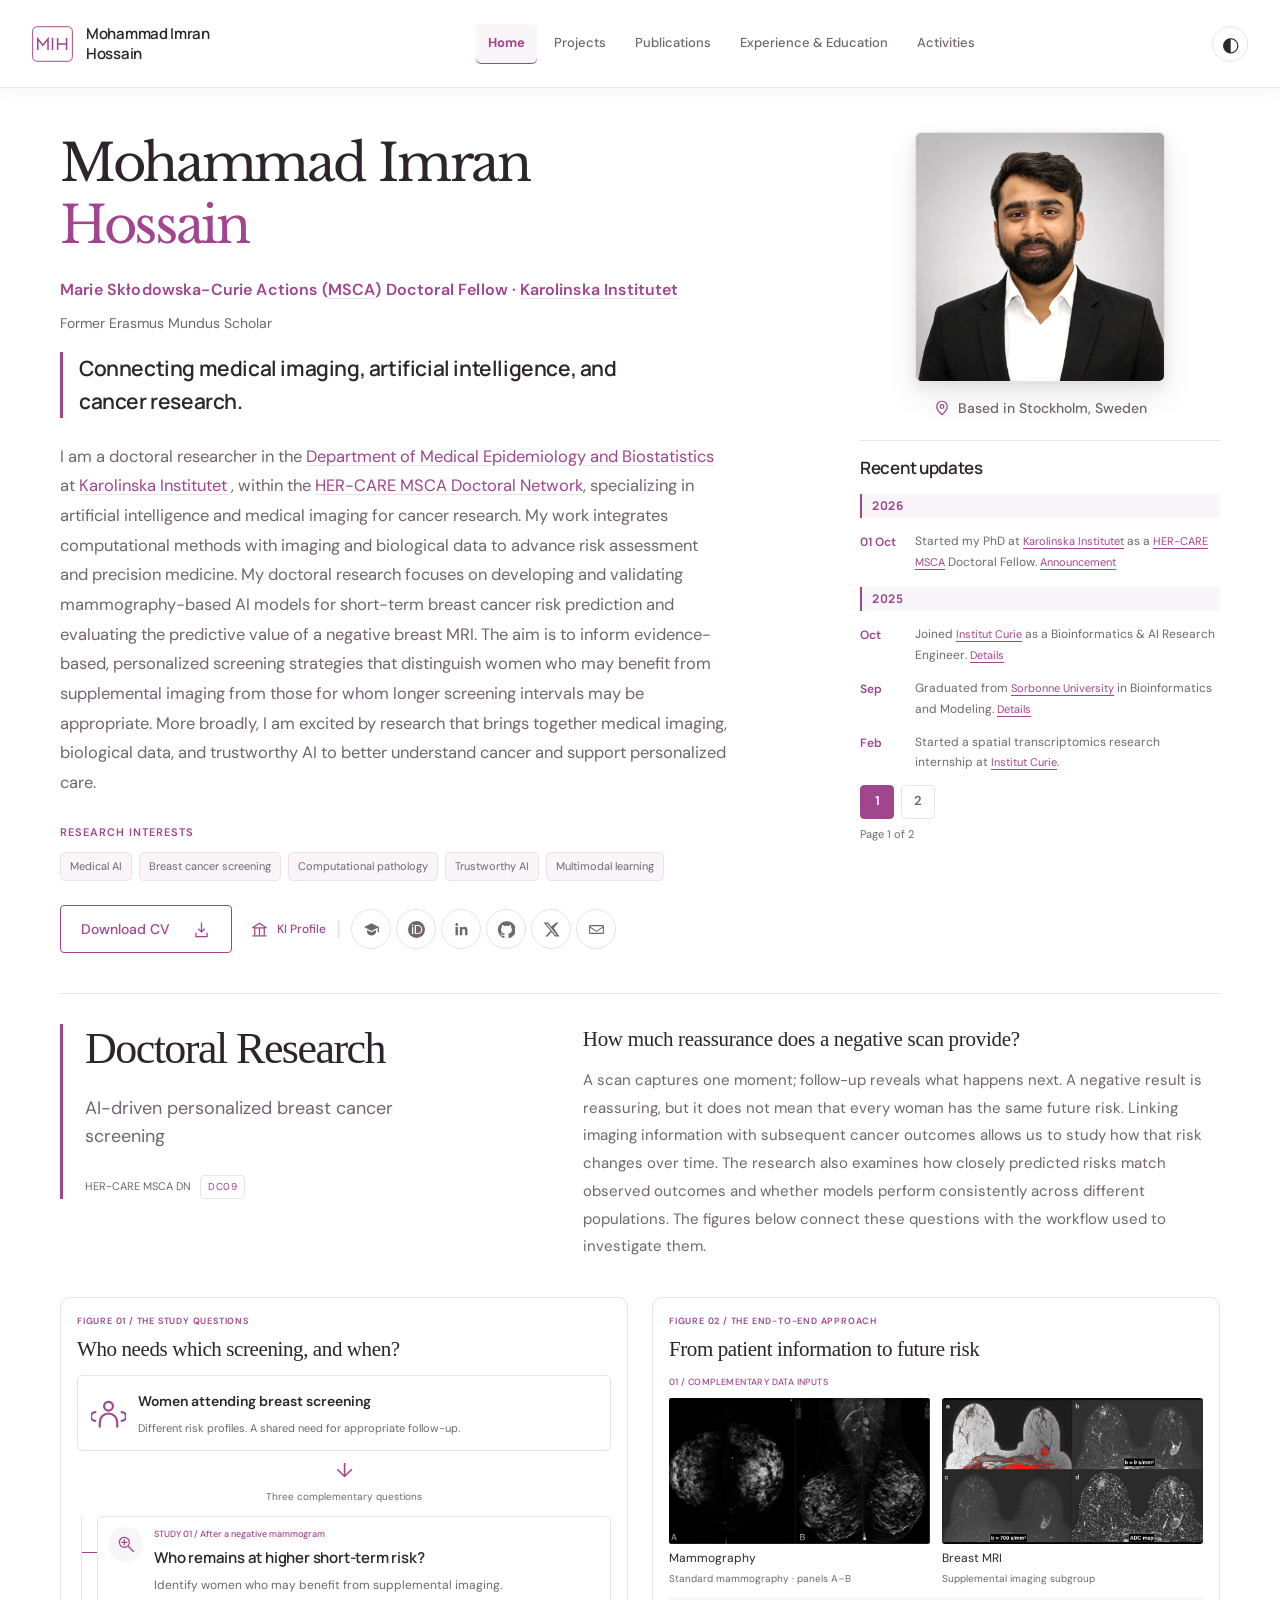
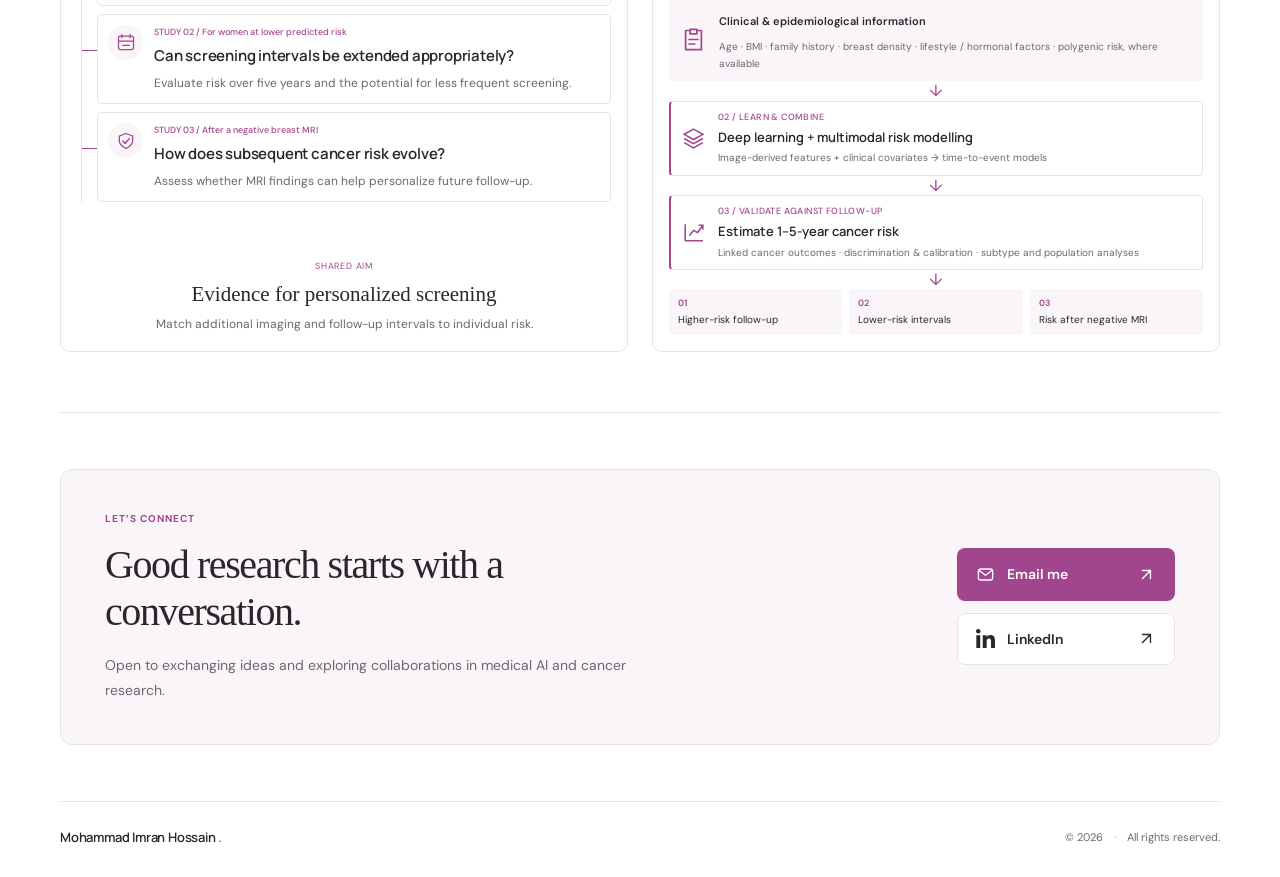
==== commit 43eb6b7e: "Polish page transitions and add former Erasmus Mundus scholar line" ====
--- a/index.html
+++ b/index.html
@@ -3,15 +3,13 @@
  <head>
   <meta charset="utf-8"/>
   <meta content="width=device-width, initial-scale=1" name="viewport"/>
-  <title>
-   Mohammad Imran Hossain | Medical AI &amp; Cancer Research
-  </title>
-  <meta content="MSCA Doctoral Candidate at Karolinska Institutet. Exploring AI-driven breast cancer screening, computational pathology, and spatial transcriptomics." name="description"/>
+  <title>Mohammad Imran Hossain | Medical AI Researcher at Karolinska Institutet</title>
+  <meta content="Mohammad Imran Hossain, MSCA Doctoral Fellow at Karolinska Institutet, researches medical AI, breast cancer risk prediction and personalized screening." name="description"/>
   <meta content="Mohammad Imran Hossain" name="author"/>
   <meta content="light dark" name="color-scheme"/>
   <link href="https://imran-maia.github.io/" rel="canonical"/>
-  <meta content="Mohammad Imran Hossain | Medical AI &amp; Cancer Research" property="og:title"/>
-  <meta content="MSCA Doctoral Candidate at Karolinska Institutet. Exploring AI-driven breast cancer screening, computational pathology, and spatial transcriptomics." property="og:description"/>
+  <meta content="Mohammad Imran Hossain | Medical AI Researcher at Karolinska Institutet" property="og:title"/>
+  <meta content="Mohammad Imran Hossain, MSCA Doctoral Fellow at Karolinska Institutet, researches medical AI, breast cancer risk prediction and personalized screening." property="og:description"/>
   <meta content="website" property="og:type"/>
   <meta content="https://imran-maia.github.io/images/imran-hossain-headshot.png" property="og:image"/>
   <meta content="summary_large_image" name="twitter:card"/>
@@ -21,13 +19,91 @@
   <link href="academic.css" rel="stylesheet"/>
   <script defer="" src="academic.js">
   </script>
+  <meta property="og:url" content="https://imran-maia.github.io/"/>
+  <meta property="og:site_name" content="Mohammad Imran Hossain"/>
+  <meta property="og:locale" content="en_US"/>
+  <meta property="og:image:alt" content="Mohammad Imran Hossain ? medical AI researcher"/>
+  <meta name="twitter:title" content="Mohammad Imran Hossain | Medical AI Researcher at Karolinska Institutet"/>
+  <meta name="twitter:description" content="Mohammad Imran Hossain, MSCA Doctoral Fellow at Karolinska Institutet, researches medical AI, breast cancer risk prediction and personalized screening."/>
+  <meta name="twitter:image" content="https://imran-maia.github.io/images/imran-hossain-headshot.png"/>
+  <meta name="twitter:image:alt" content="Mohammad Imran Hossain ? medical AI researcher"/>
+  <meta name="robots" content="index, follow, max-image-preview:large"/>
+  <script type="application/ld+json">
+{
+  "@context": "https://schema.org",
+  "@graph": [
+    {
+      "@type": "WebSite",
+      "@id": "https://imran-maia.github.io/#website",
+      "url": "https://imran-maia.github.io/",
+      "name": "Mohammad Imran Hossain",
+      "publisher": {
+        "@id": "https://imran-maia.github.io/#person"
+      },
+      "inLanguage": "en"
+    },
+    {
+      "@type": "Person",
+      "@id": "https://imran-maia.github.io/#person",
+      "name": "Mohammad Imran Hossain",
+      "givenName": "Mohammad Imran",
+      "familyName": "Hossain",
+      "url": "https://imran-maia.github.io/",
+      "image": "https://imran-maia.github.io/images/imran-hossain-headshot.png",
+      "jobTitle": "MSCA Doctoral Fellow",
+      "description": "Mohammad Imran Hossain, MSCA Doctoral Fellow at Karolinska Institutet, researches medical AI, breast cancer risk prediction and personalized screening.",
+      "worksFor": {
+        "@type": "Organization",
+        "name": "Karolinska Institutet",
+        "url": "https://ki.se/en"
+      },
+      "affiliation": {
+        "@type": "Organization",
+        "name": "HER-CARE MSCA Doctoral Network",
+        "url": "https://www.her-care.eu/"
+      },
+      "sameAs": [
+        "https://ki.se/en/people/md-imran-hossain",
+        "https://orcid.org/0009-0004-2122-1168",
+        "https://www.linkedin.com/in/mohammad-imran-hossain-23721812a/",
+        "https://scholar.google.com/citations?user=ypmKWxkAAAAJ",
+        "https://github.com/imran-maia"
+      ],
+      "knowsAbout": [
+        "Medical artificial intelligence",
+        "Breast cancer screening",
+        "Computational pathology",
+        "Trustworthy AI",
+        "Multimodal learning"
+      ]
+    },
+    {
+      "@type": "ProfilePage",
+      "@id": "https://imran-maia.github.io/#webpage",
+      "url": "https://imran-maia.github.io/",
+      "name": "Mohammad Imran Hossain | Medical AI Researcher at Karolinska Institutet",
+      "description": "Mohammad Imran Hossain, MSCA Doctoral Fellow at Karolinska Institutet, researches medical AI, breast cancer risk prediction and personalized screening.",
+      "isPartOf": {
+        "@id": "https://imran-maia.github.io/#website"
+      },
+      "about": {
+        "@id": "https://imran-maia.github.io/#person"
+      },
+      "inLanguage": "en",
+      "mainEntity": {
+        "@id": "https://imran-maia.github.io/#person"
+      }
+    }
+  ]
+}
+  </script>
  </head>
  <body>
   <a class="skip-link" href="#main">
    Skip to content
   </a>
   <header class="site-header">
-   <a aria-label="Mohammad Imran Hossain home" class="brand" href="index.html">
+   <a aria-label="Mohammad Imran Hossain home" class="brand" href="/">
     <svg aria-hidden="true" class="brand-monogram" focusable="false" viewBox="0 0 64 56">
      <rect fill="none" height="54" rx="7" stroke="currentColor" stroke-width="1.5" width="62" x="1" y="1">
      </rect>
@@ -39,7 +115,7 @@
     </span>
    </a>
    <nav aria-label="Main navigation" id="navigation">
-    <a href="index.html" aria-current="page">Home</a>
+    <a href="/" aria-current="page">Home</a>
     <a href="projects.html">Projects</a>
     <a href="publications.html">Publications</a>
     <a href="education.html">Experience &amp; Education</a>
@@ -70,6 +146,7 @@
        Karolinska Institutet
       </a>
      </p>
+     <p class="former-scholar">Former Erasmus Mundus Scholar</p>
      <p class="hero-statement">
       Connecting medical imaging, artificial intelligence, and cancer research.
      </p>
@@ -320,11 +397,8 @@
    </section>
   </main>
   <footer class="site-footer">
-   <a aria-label="Mohammad Imran Hossain home" class="footer-signature" href="index.html">Mohammad Imran Hossain<span class="brand-dot">.</span></a>
+   <a aria-label="Mohammad Imran Hossain home" class="footer-signature" href="/">Mohammad Imran Hossain<span class="brand-dot">.</span></a>
    <p class="footer-copyright">&copy; 2026 <span aria-hidden="true">&middot;</span> All rights reserved.</p>
   </footer>
-  <script type="application/ld+json">
-   {"@context": "https://schema.org", "@type": "Person", "name": "Mohammad Imran Hossain", "url": "https://imran-maia.github.io/", "jobTitle": "MSCA Doctoral Candidate", "worksFor": {"@type": "Organization", "name": "Karolinska Institutet"}, "sameAs": ["https://github.com/imran-maia", "https://www.linkedin.com/in/mohammad-imran-hossain-23721812a/", "https://scholar.google.fr/citations?user=ypmKWxkAAAAJ&hl=en"]}
-  </script>
  </body>
 </html>
--- a/academic.css
+++ b/academic.css
@@ -1566,3 +1566,71 @@
  .news-pagination button { min-width: 44px; min-height: 44px; }
  .hero-actions .socials a { width: 44px; height: 44px; min-width: 44px; }
 }
+/* Native document transitions: no scripts, requests, or navigation delay. */
+@view-transition { navigation: auto; }
+@media (prefers-reduced-motion: no-preference) {
+  :root { view-transition-name: none; }
+  main { view-transition-name: page-content; }
+  ::view-transition-group(page-content) { animation-duration: 280ms; }
+  ::view-transition-old(page-content) {
+    animation: page-depart 160ms ease-out both;
+  }
+  ::view-transition-new(page-content) {
+    animation: page-arrive 280ms cubic-bezier(.22, 1, .36, 1) both;
+  }
+  @supports not (view-transition-name: none) {
+    main { animation: page-arrive 280ms cubic-bezier(.22, 1, .36, 1) both; }
+  }
+}
+@keyframes page-depart {
+  from { opacity: 1; }
+  to { opacity: 0; }
+}
+@keyframes page-arrive {
+  from { opacity: 0; transform: translateY(8px); }
+  to { opacity: 1; transform: translateY(0); }
+}
+@media (prefers-reduced-motion: reduce) {
+  @view-transition { navigation: none; }
+  ::view-transition-group(*) { animation: none !important; }
+}
+
+.hero .former-scholar { margin: 0 0 18px; color: var(--muted); font-size: 14px; line-height: 1.6; }
+
+/* Phone homepage: portrait, introduction, then recent updates. */
+@media (max-width: 720px) {
+  .hero {
+    grid-template-columns: minmax(0, 1fr);
+    row-gap: 26px;
+    padding-top: 24px;
+    align-items: start;
+  }
+  .hero > .profile-sidebar { display: contents; }
+  .hero > .profile-sidebar > .portrait {
+    grid-column: 1;
+    grid-row: 1;
+    width: min(100%, 280px);
+    max-width: 280px;
+    margin: 0 auto;
+  }
+  .hero > .profile-sidebar > .portrait .portrait-frame { width: 100%; }
+  .hero > .profile-sidebar > .portrait img {
+    width: 100%;
+    height: auto;
+    aspect-ratio: 1;
+    object-fit: contain;
+  }
+  .hero > .profile-sidebar > .portrait figcaption {
+    font-size: 12px;
+    flex-wrap: wrap;
+    gap: 6px;
+    padding-top: 12px;
+  }
+  .hero > .hero-copy { grid-column: 1; grid-row: 2; width: 100%; }
+  .hero > .profile-sidebar > .profile-updates {
+    grid-column: 1;
+    grid-row: 3;
+    width: 100%;
+    margin-top: 0;
+  }
+}
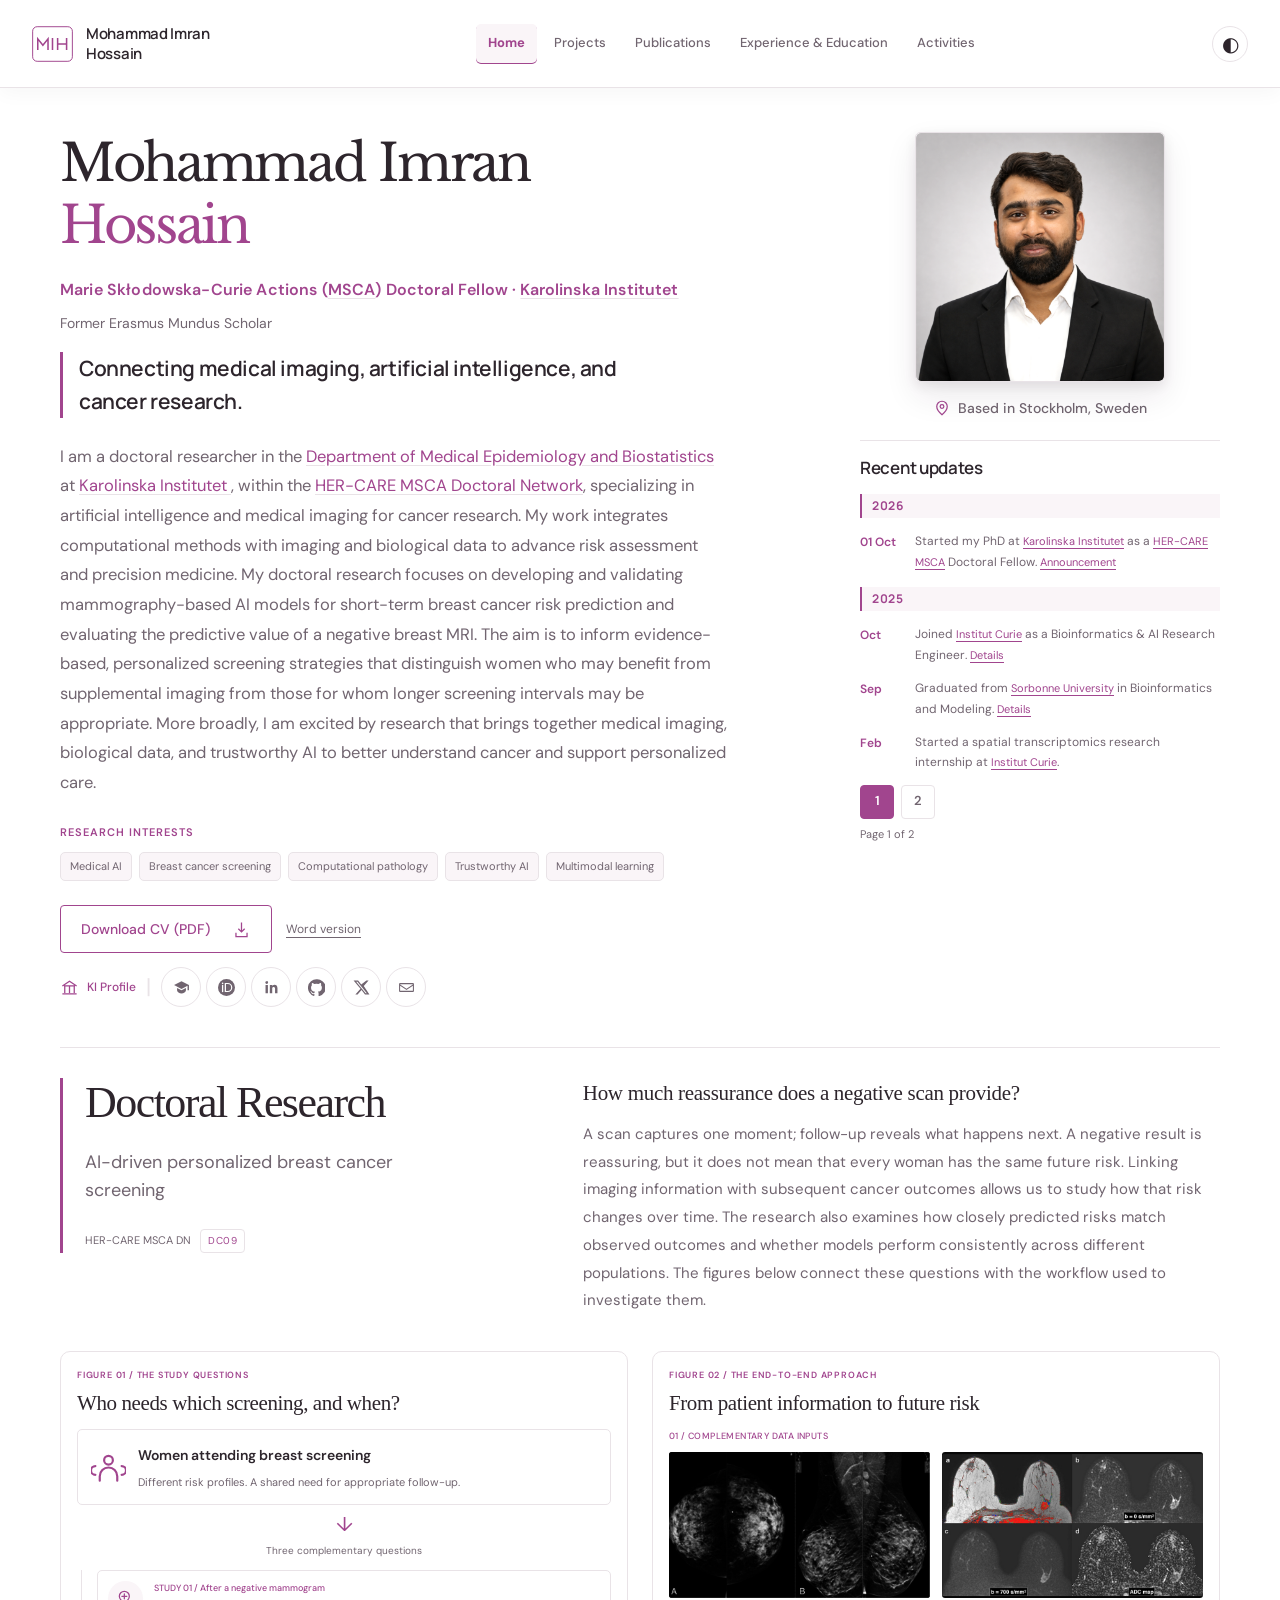
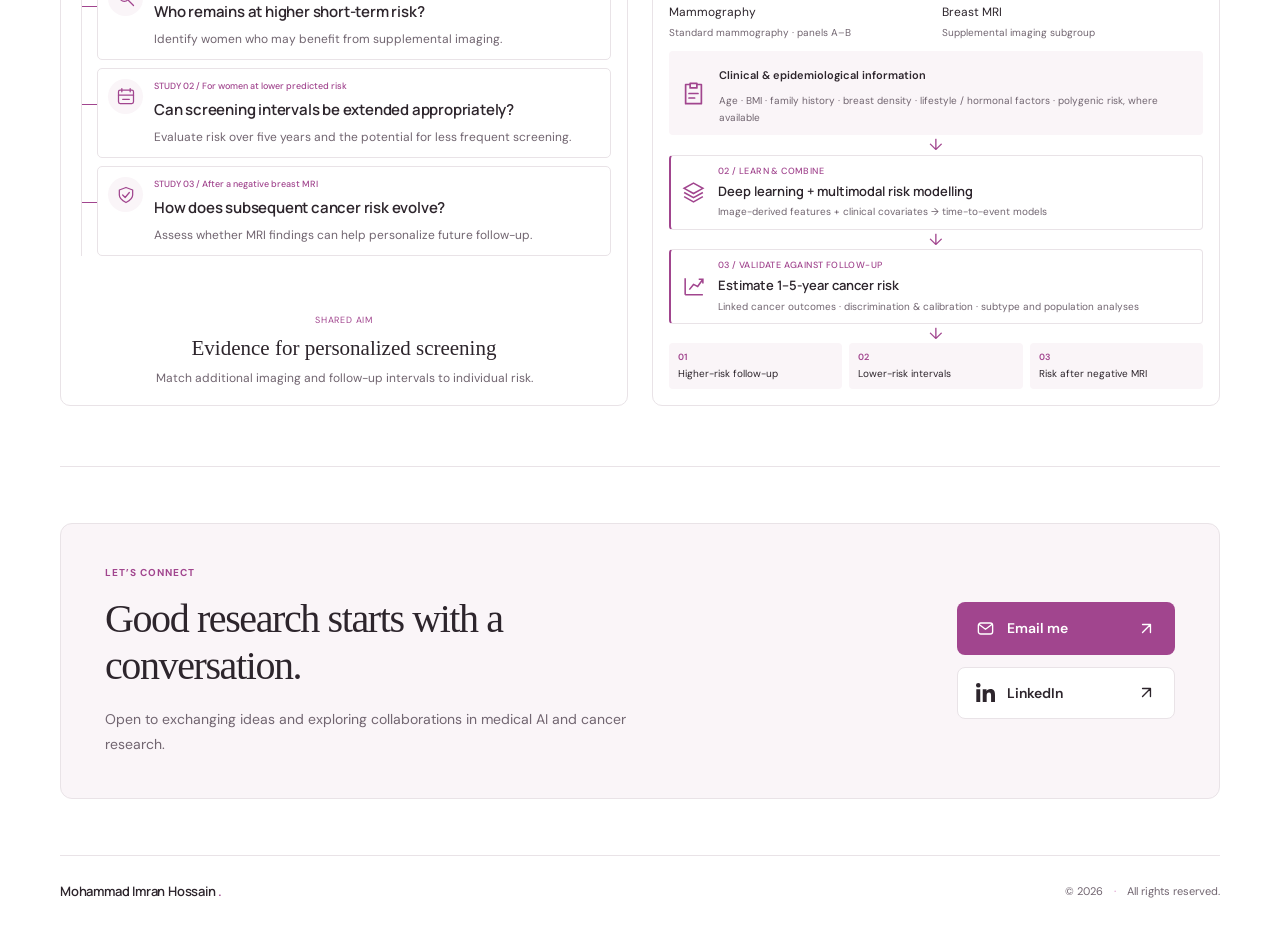
==== commit a52b7195: "Publish extended academic CV with PDF and Word downloads" ====
--- a/index.html
+++ b/index.html
@@ -162,13 +162,16 @@
       <ul><li>Medical AI</li><li>Breast cancer screening</li><li>Computational pathology</li><li>Trustworthy AI</li><li>Multimodal learning</li></ul>
      </div>
      <div class="hero-actions">
+      <div class="cv-download-options">
       <a aria-label="Download curriculum vitae (PDF)" class="button cv-download" download="Mohammad_Imran_Hossain_CV.pdf" href="Mohammad_Imran_Hossain_CV.pdf">
-       Download CV
+       Download CV (PDF)
        <svg aria-hidden="true" fill="none" stroke="currentColor" stroke-width="1.6" viewBox="0 0 24 24">
         <path d="M12 3v12m-4-4 4 4 4-4M5 16v5h14v-5">
         </path>
        </svg>
       </a>
+       <a class="cv-word-download" href="Mohammad_Imran_Hossain_CV.docx" download="Mohammad_Imran_Hossain_CV.docx" aria-label="Download curriculum vitae (Word document)">Word version</a>
+      </div>
       <div class="profile-link-row">
        <a aria-label="Karolinska Institutet profile" class="institution-profile" href="https://ki.se/en/people/md-imran-hossain" rel="noopener noreferrer" target="_blank" title="Karolinska Institutet profile">
         <svg aria-hidden="true" fill="none" stroke="currentColor" stroke-width="1.6" viewBox="0 0 24 24">
--- a/academic.css
+++ b/academic.css
@@ -1596,6 +1596,8 @@
 }
 
 .hero .former-scholar { margin: 0 0 18px; color: var(--muted); font-size: 14px; line-height: 1.6; }
+.cv-download-options { display: flex; flex-wrap: wrap; align-items: center; gap: 10px 14px; }
+.cv-word-download { display: inline-flex; align-items: center; min-height: 44px; font-size: 12px; color: var(--muted); text-decoration: underline; text-underline-offset: 4px; }
 
 /* Phone homepage: portrait, introduction, then recent updates. */
 @media (max-width: 720px) {
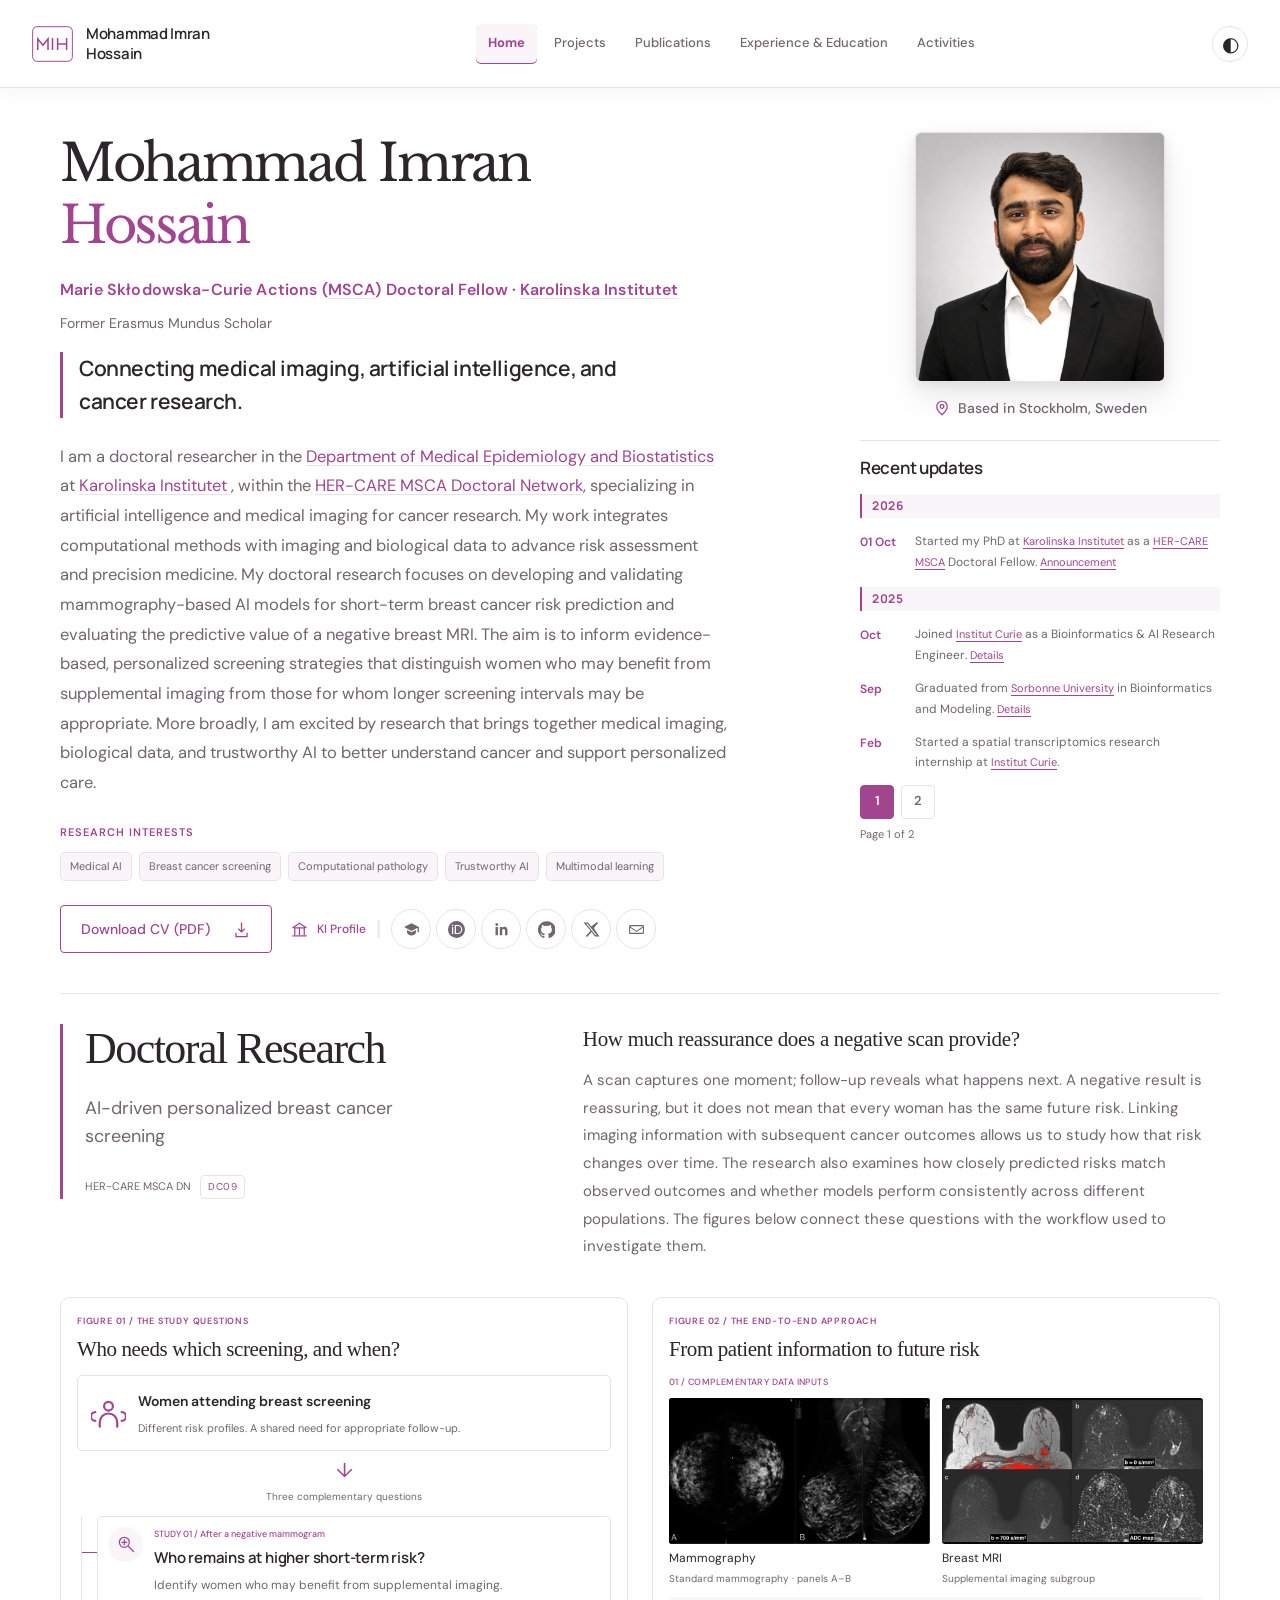
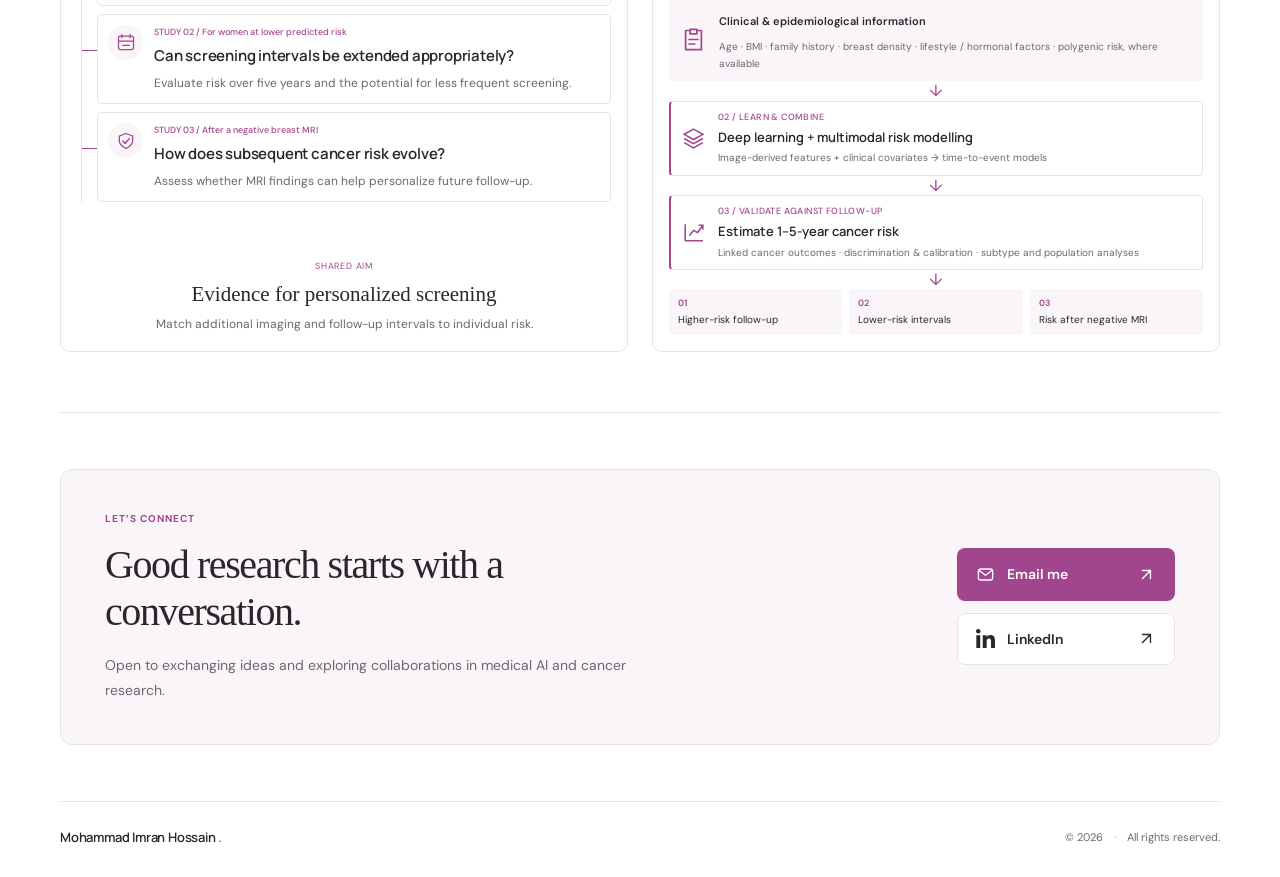
==== commit d30cbd8a: "Remove Word download link from homepage CV actions" ====
--- a/index.html
+++ b/index.html
@@ -162,7 +162,6 @@
       <ul><li>Medical AI</li><li>Breast cancer screening</li><li>Computational pathology</li><li>Trustworthy AI</li><li>Multimodal learning</li></ul>
      </div>
      <div class="hero-actions">
-      <div class="cv-download-options">
       <a aria-label="Download curriculum vitae (PDF)" class="button cv-download" download="Mohammad_Imran_Hossain_CV.pdf" href="Mohammad_Imran_Hossain_CV.pdf">
        Download CV (PDF)
        <svg aria-hidden="true" fill="none" stroke="currentColor" stroke-width="1.6" viewBox="0 0 24 24">
@@ -170,8 +169,6 @@
         </path>
        </svg>
       </a>
-       <a class="cv-word-download" href="Mohammad_Imran_Hossain_CV.docx" download="Mohammad_Imran_Hossain_CV.docx" aria-label="Download curriculum vitae (Word document)">Word version</a>
-      </div>
       <div class="profile-link-row">
        <a aria-label="Karolinska Institutet profile" class="institution-profile" href="https://ki.se/en/people/md-imran-hossain" rel="noopener noreferrer" target="_blank" title="Karolinska Institutet profile">
         <svg aria-hidden="true" fill="none" stroke="currentColor" stroke-width="1.6" viewBox="0 0 24 24">
--- a/academic.css
+++ b/academic.css
@@ -1596,8 +1596,6 @@
 }
 
 .hero .former-scholar { margin: 0 0 18px; color: var(--muted); font-size: 14px; line-height: 1.6; }
-.cv-download-options { display: flex; flex-wrap: wrap; align-items: center; gap: 10px 14px; }
-.cv-word-download { display: inline-flex; align-items: center; min-height: 44px; font-size: 12px; color: var(--muted); text-decoration: underline; text-underline-offset: 4px; }
 
 /* Phone homepage: portrait, introduction, then recent updates. */
 @media (max-width: 720px) {
